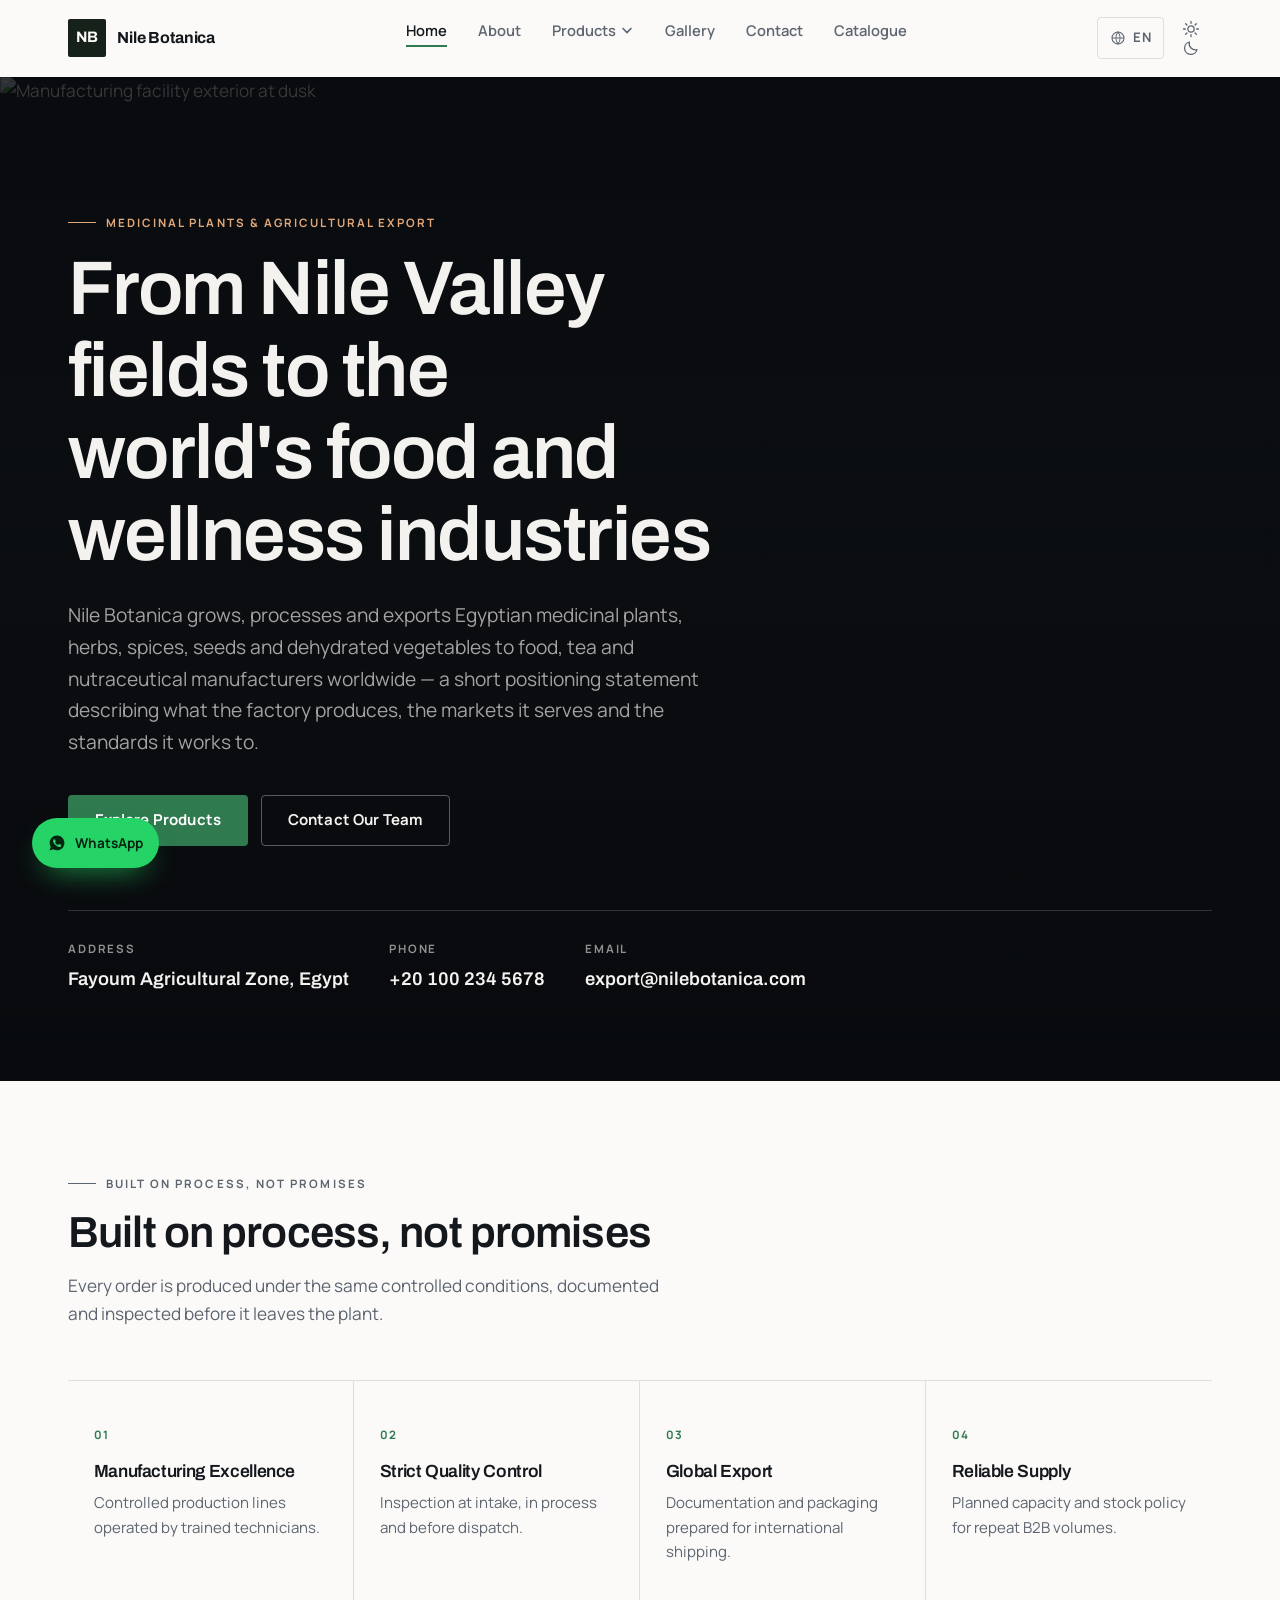
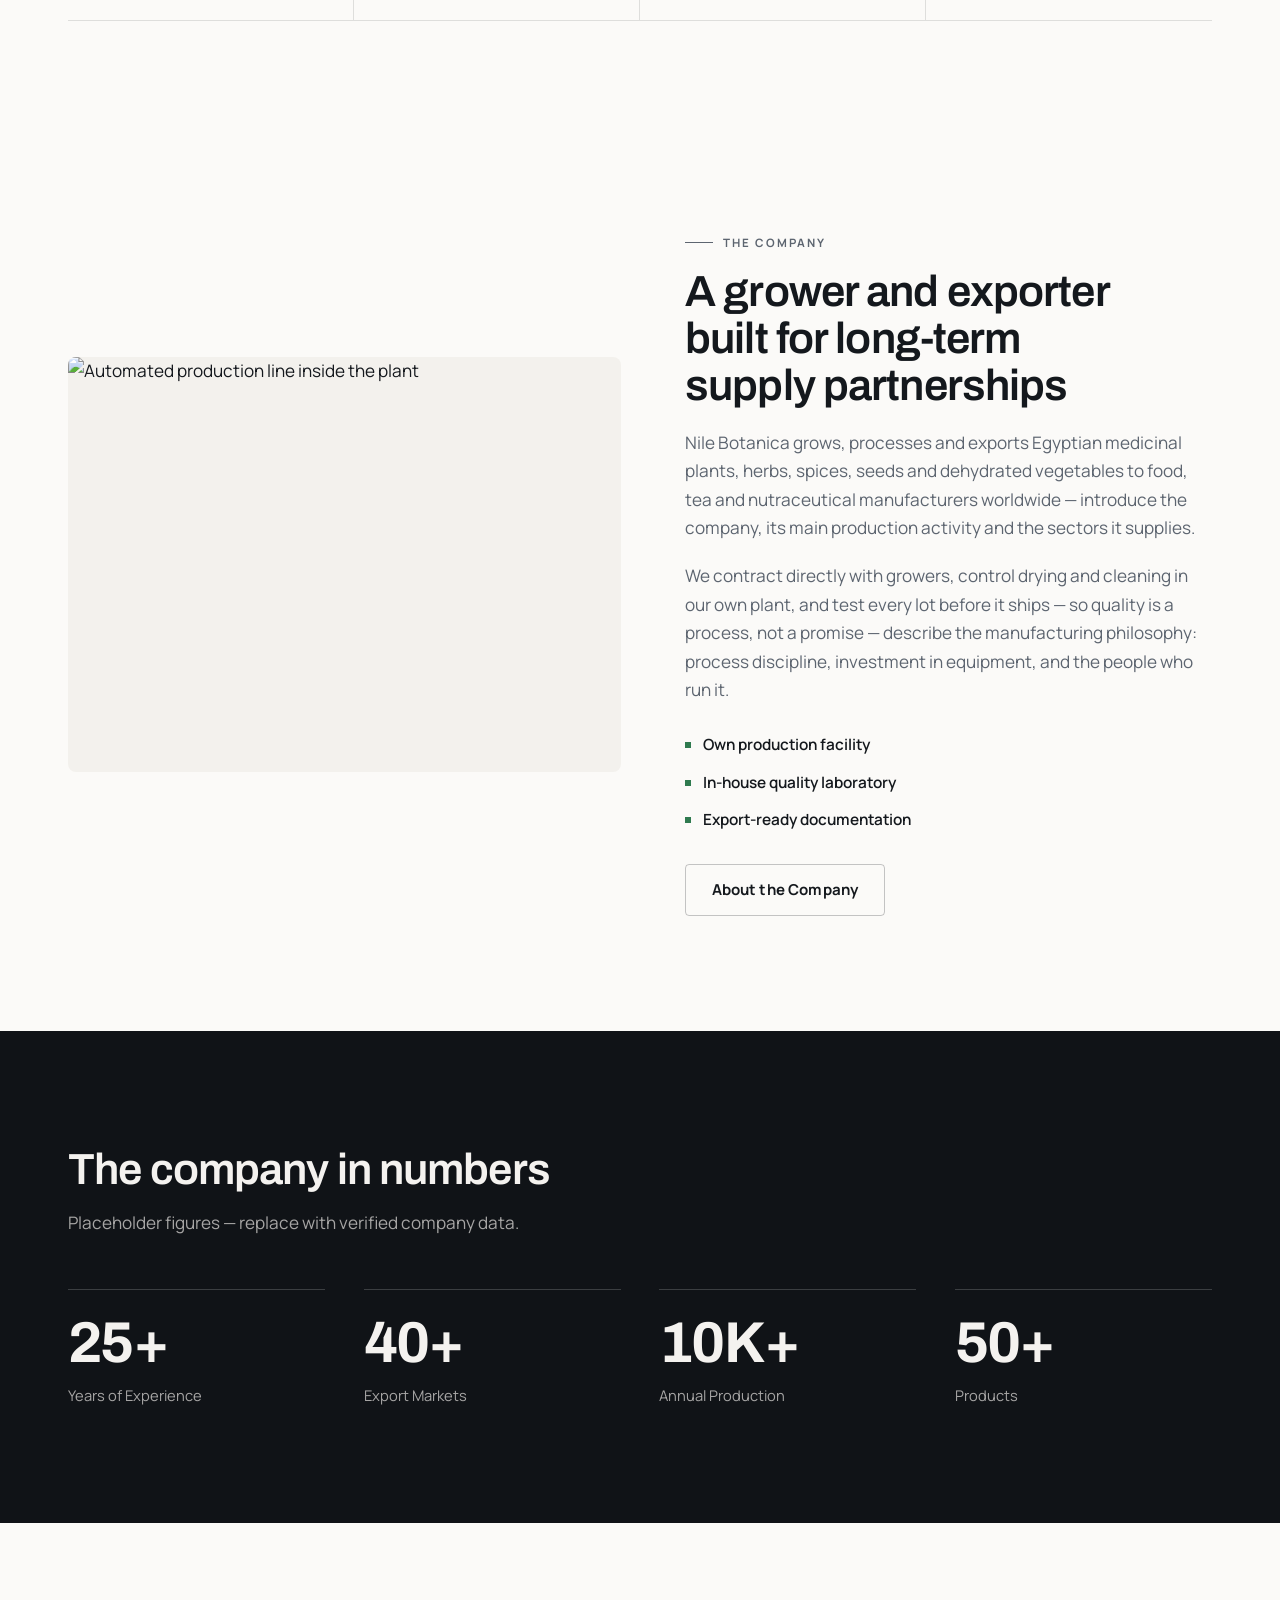
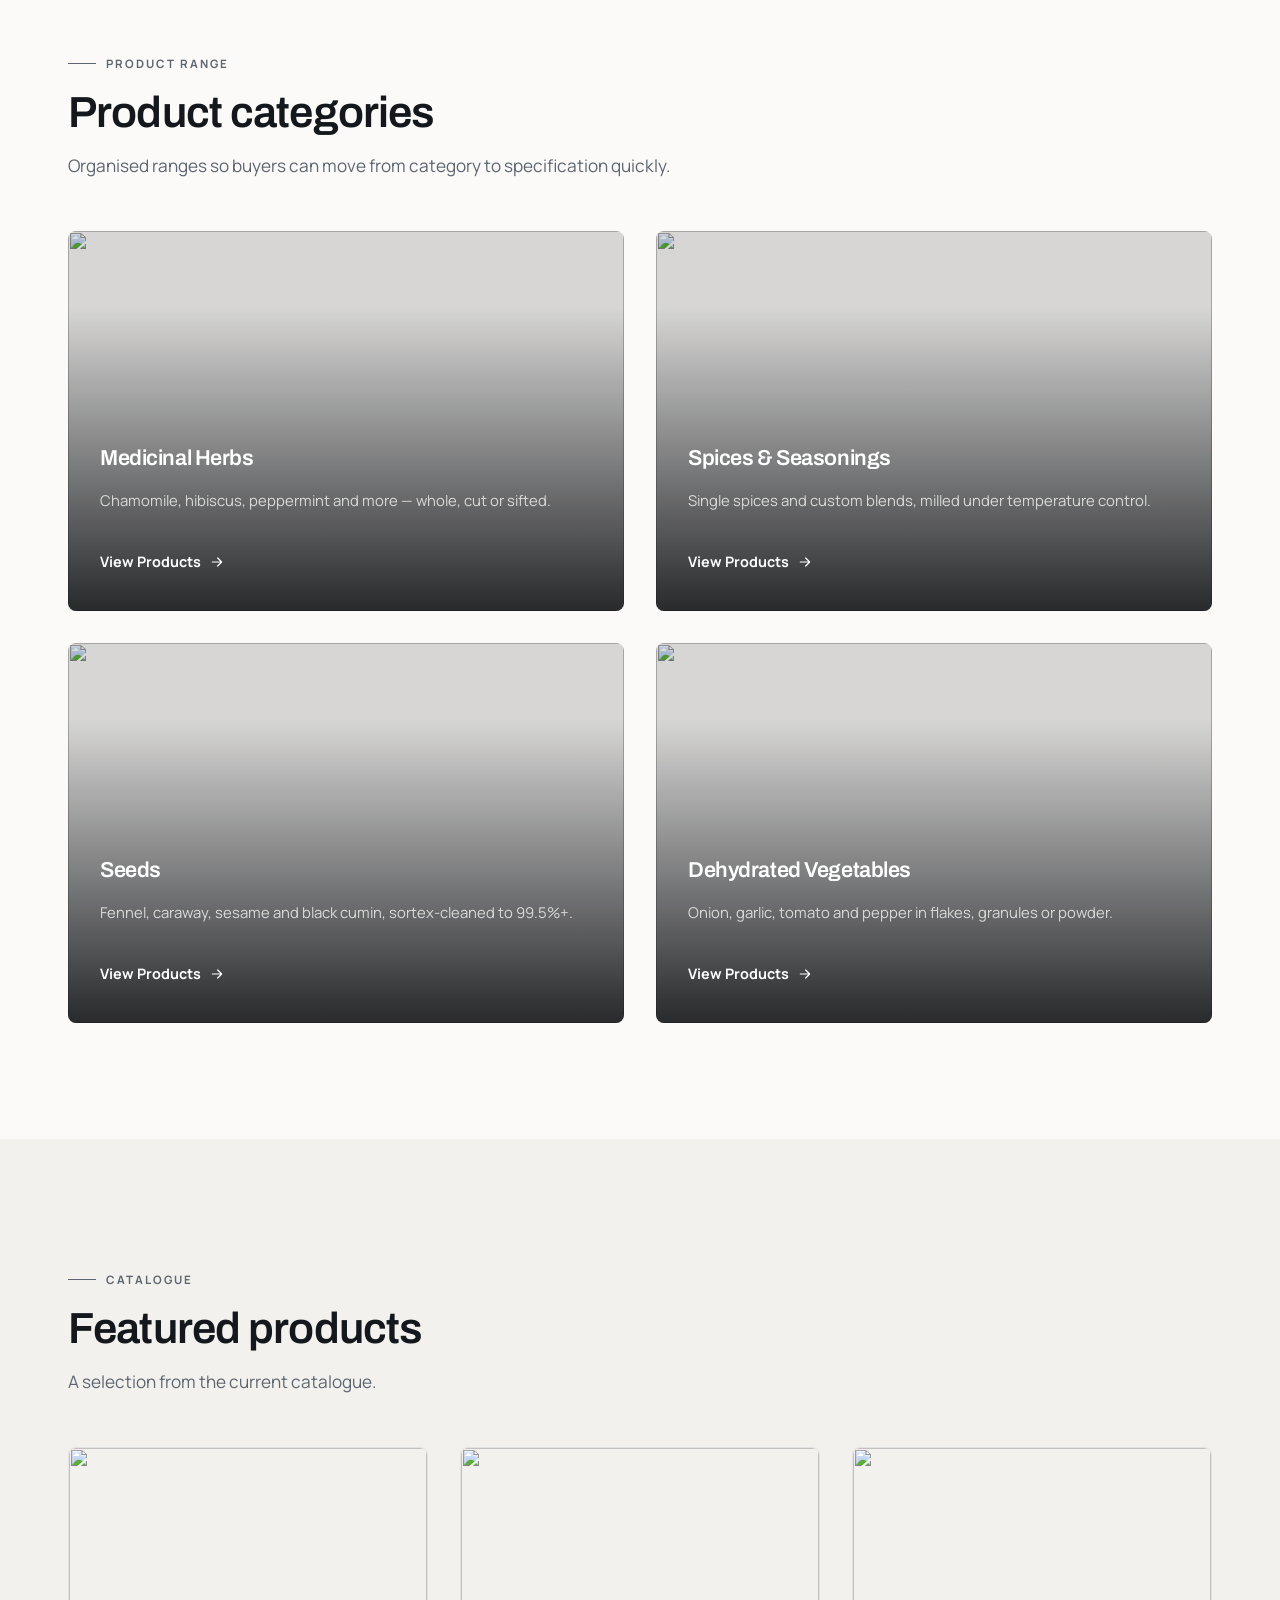
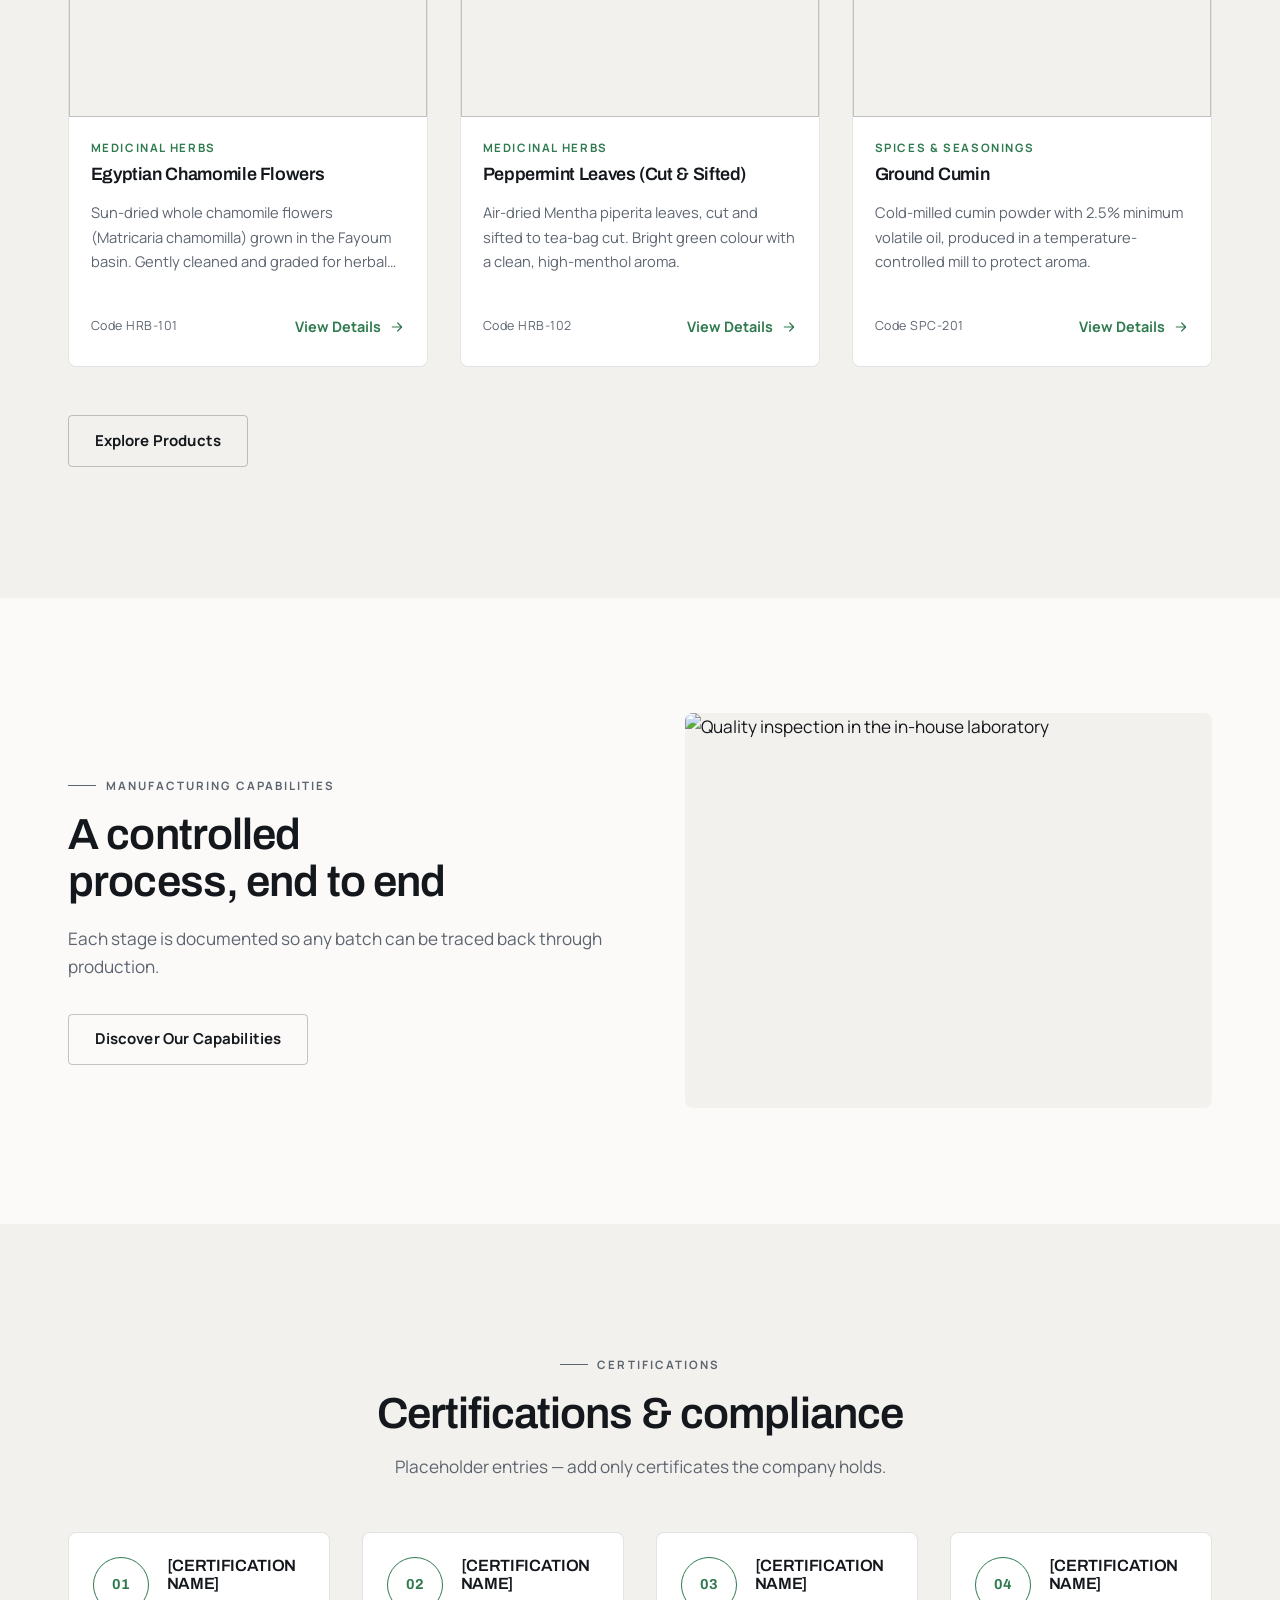
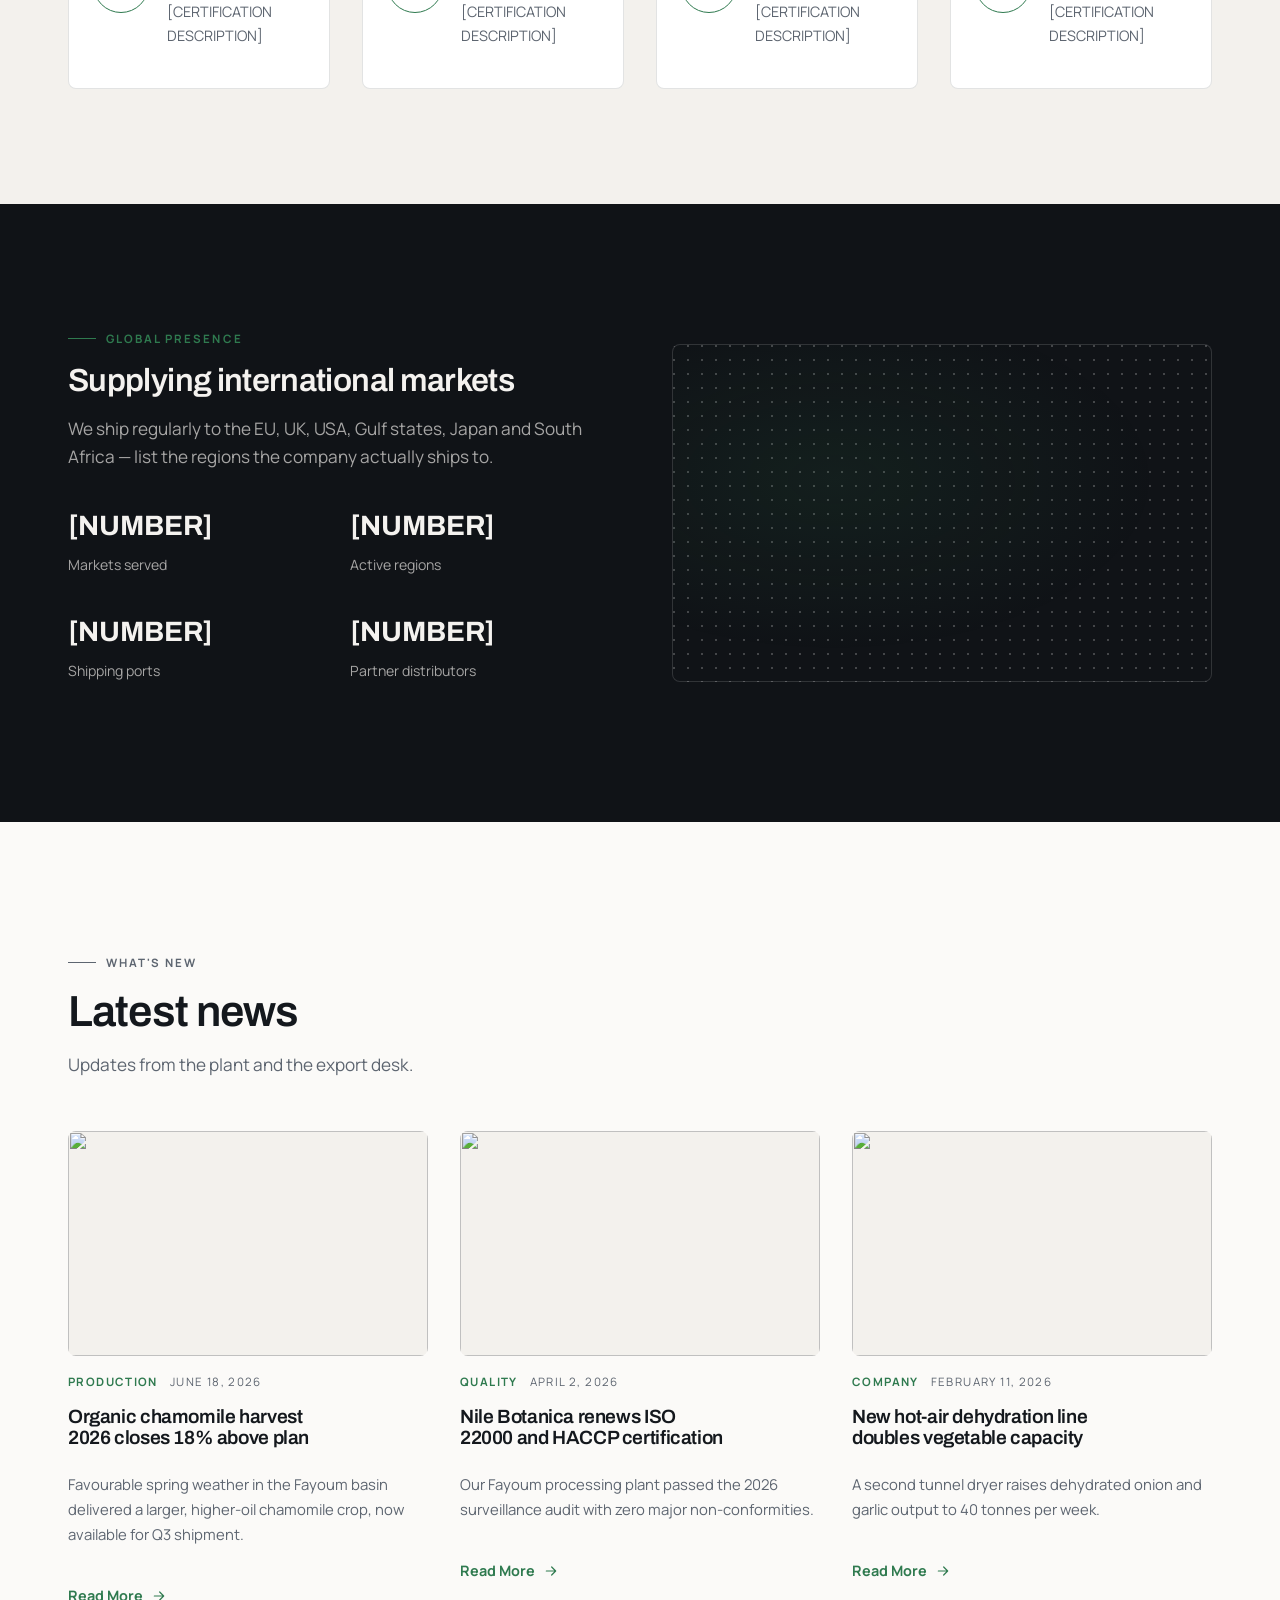
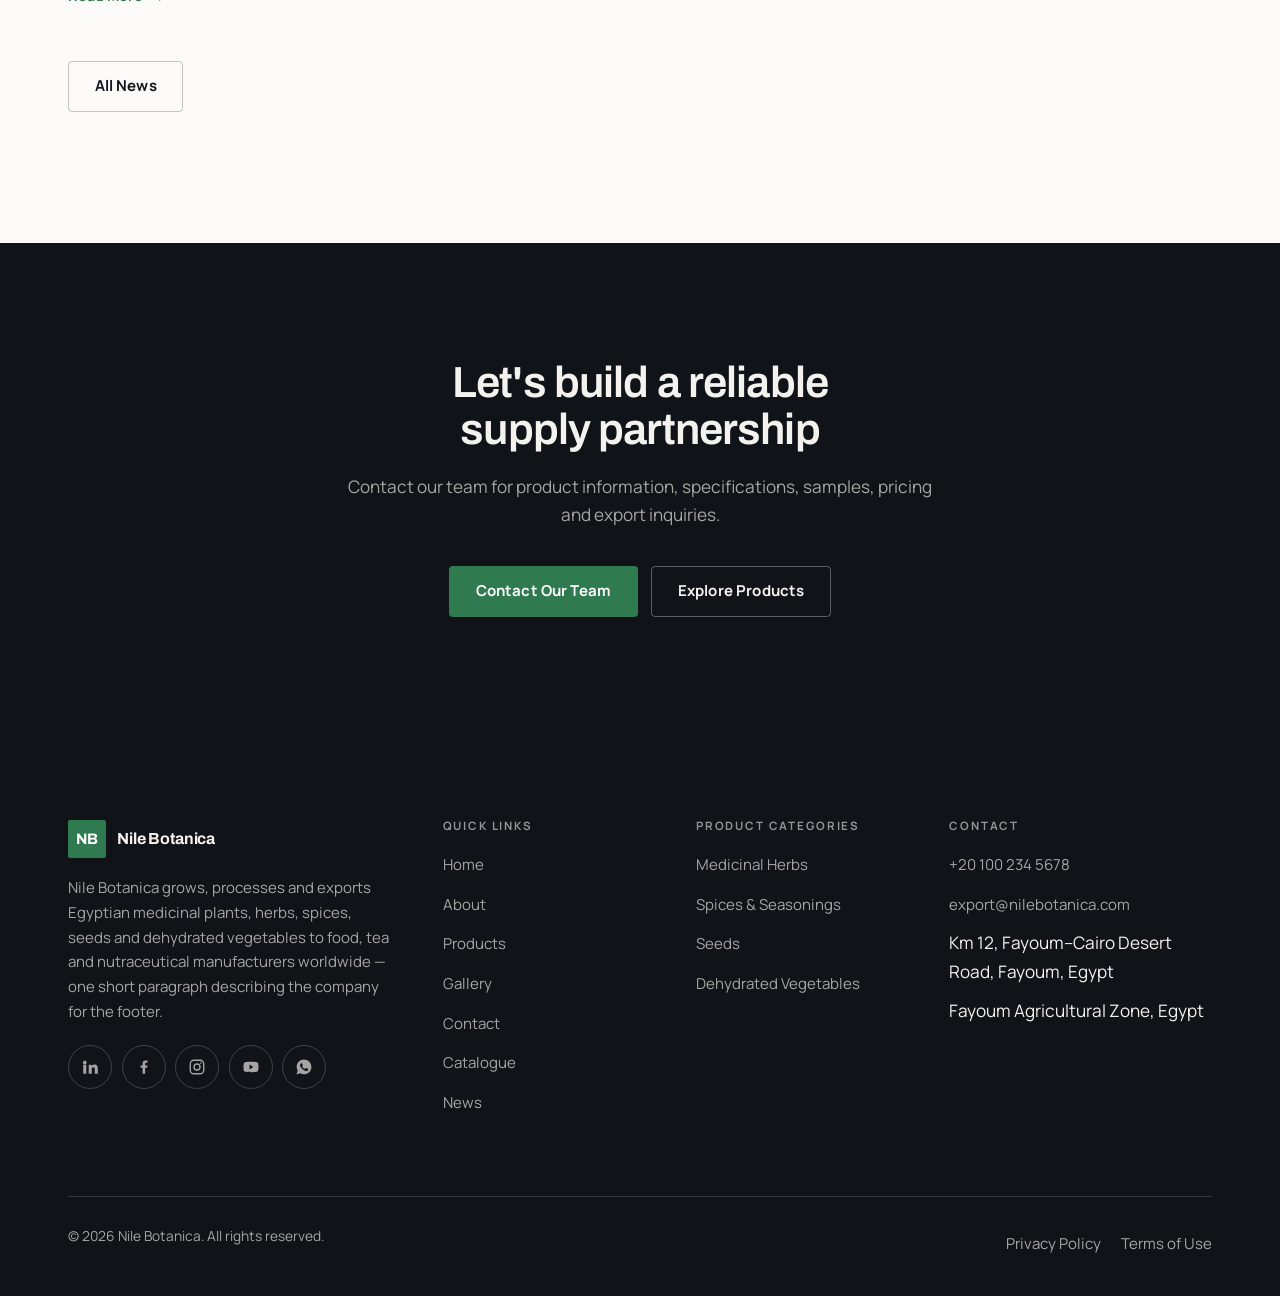
==== pages/index.html @ 643f6e4c "adding html files" ====
<!doctype html>
<html lang="en" dir="ltr" data-theme="light">
  <head>
    <meta charset="utf-8" />
    <meta name="viewport" content="width=device-width, initial-scale=1" />
    <title>Precision Manufacturing & Export — [COMPANY NAME]</title>
    <meta
      name="description"
      content="[COMPANY NAME] manufactures and exports industrial products for international B2B customers, with controlled production, in-house quality inspection and export-ready documentation."
    />
    <meta
      property="og:title"
      content="Precision Manufacturing & Export — [COMPANY NAME]"
    />
    <meta
      property="og:description"
      content="Controlled production, strict quality inspection and export-ready supply for international B2B buyers."
    />
    <meta property="og:type" content="website" />
    <meta name="twitter:card" content="summary_large_image" />
    <link rel="canonical" href="index.html" />
    <link rel="preconnect" href="https://fonts.googleapis.com" />
    <link rel="preconnect" href="https://fonts.gstatic.com" crossorigin />
    <link
      href="https://fonts.googleapis.com/css2?family=Archivo:wght@500;600;700&family=Manrope:wght@400;500;600;700&display=swap"
      rel="stylesheet"
    />
    <link
      rel="stylesheet"
      href="https://cdn.jsdelivr.net/npm/bootstrap@5.3.3/dist/css/bootstrap.min.css"
    />
    <link rel="stylesheet" href="../css/style.css" />
    <script>
      try {
        var s = localStorage.getItem("site-theme");
        document.documentElement.setAttribute(
          "data-theme",
          s ||
            (matchMedia("(prefers-color-scheme: dark)").matches
              ? "dark"
              : "light"),
        );
        var l = localStorage.getItem("site-lang");
        if (l) {
          document.documentElement.lang = l;
          document.documentElement.dir = l === "ar" ? "rtl" : "ltr";
        }
      } catch (e) {}
    </script>
  </head>
  <body data-page="home" data-title-key="">
    <a class="skip-link" href="#main" data-i18n="nav.skip"
      >Skip to main content</a
    >
    <header class="header" id="site-header"></header>
    <div class="drawer" id="site-drawer" aria-hidden="true"></div>

    <main id="main">
      <section class="hero">
        <div class="hero__media">
          <img
            src="assets/images/factory-hero.jpg"
            alt="Manufacturing facility exterior at dusk"
            width="1920"
            height="1088"
            fetchpriority="high"
          />
        </div>
        <div class="container hero__inner">
          <p class="eyebrow" data-i18n="hero.eyebrow"></p>
          <h1 class="hero__title" data-i18n="hero.title"></h1>
          <p class="hero__text" data-i18n="hero.text"></p>
          <div class="hero__actions">
            <a class="btn" href="products.html" data-i18n="cta.explore"></a>
            <a
              class="btn btn--onDark"
              href="contact.html"
              data-i18n="cta.contact"
            ></a>
          </div>
          <dl class="hero__meta">
            <div>
              <dt data-i18n="contact.address"></dt>
              <dd data-company="location"></dd>
            </div>
            <div>
              <dt data-i18n="contact.phone"></dt>
              <dd data-company="phone"></dd>
            </div>
            <div>
              <dt data-i18n="contact.email"></dt>
              <dd data-company="email"></dd>
            </div>
          </dl>
        </div>
      </section>

      <section class="section section--tight">
        <div class="container">
          <div class="section-head" data-reveal>
            <p class="eyebrow" data-i18n="trust.title"></p>
            <h2 data-i18n="trust.title"></h2>
            <p data-i18n="trust.text"></p>
          </div>
          <div class="values" data-reveal="fade">
            <div class="value">
              <span class="value__num">01</span>
              <h3 data-i18n="trust.a"></h3>
              <p data-i18n="trust.aText"></p>
            </div>
            <div class="value">
              <span class="value__num">02</span>
              <h3 data-i18n="trust.b"></h3>
              <p data-i18n="trust.bText"></p>
            </div>
            <div class="value">
              <span class="value__num">03</span>
              <h3 data-i18n="trust.c"></h3>
              <p data-i18n="trust.cText"></p>
            </div>
            <div class="value">
              <span class="value__num">04</span>
              <h3 data-i18n="trust.d"></h3>
              <p data-i18n="trust.dText"></p>
            </div>
          </div>
        </div>
      </section>

      <section class="section">
        <div class="container editorial">
          <div class="editorial__media" data-reveal>
            <img
              src="assets/images/factory-production.jpg"
              alt="Automated production line inside the plant"
              loading="lazy"
              width="1600"
              height="1104"
            />
          </div>
          <div data-reveal>
            <p class="eyebrow" data-i18n="intro.eyebrow"></p>
            <h2 data-i18n="intro.title"></h2>
            <p data-i18n="intro.p1"></p>
            <p data-i18n="intro.p2"></p>
            <ul class="editorial__list">
              <li data-i18n="intro.s1"></li>
              <li data-i18n="intro.s2"></li>
              <li data-i18n="intro.s3"></li>
            </ul>
            <div class="editorial__actions">
              <a
                class="btn btn--ghost"
                href="about.html"
                data-i18n="cta.about"
              ></a>
            </div>
          </div>
        </div>
      </section>

      <section class="section section--dark">
        <div class="container">
          <div class="section-head" data-reveal>
            <h2 data-i18n="stats.title"></h2>
            <p data-i18n="stats.note"></p>
          </div>
          <div class="stats">
            <div class="stat">
              <div class="stat__value" data-count="25" data-suffix="+">0</div>
              <div class="stat__label" data-i18n="stats.years"></div>
            </div>
            <div class="stat">
              <div class="stat__value" data-count="40" data-suffix="+">0</div>
              <div class="stat__label" data-i18n="stats.markets"></div>
            </div>
            <div class="stat">
              <div class="stat__value" data-count="10" data-suffix="K+">0</div>
              <div class="stat__label" data-i18n="stats.capacity"></div>
            </div>
            <div class="stat">
              <div class="stat__value" data-count="50" data-suffix="+">0</div>
              <div class="stat__label" data-i18n="stats.products"></div>
            </div>
          </div>
        </div>
      </section>

      <section class="section">
        <div class="container">
          <div class="section-head" data-reveal>
            <p class="eyebrow" data-i18n="categories.eyebrow"></p>
            <h2 data-i18n="categories.title"></h2>
            <p data-i18n="categories.text"></p>
          </div>
          <div class="grid grid--2" data-category-grid></div>
        </div>
      </section>

      <section class="section section--alt">
        <div class="container">
          <div class="section-head" data-reveal>
            <p class="eyebrow" data-i18n="products.eyebrow"></p>
            <h2 data-i18n="products.featuredTitle"></h2>
            <p data-i18n="products.featuredText"></p>
          </div>
          <div class="grid grid--3" data-featured-grid></div>
          <p class="mt-lg">
            <a
              class="btn btn--ghost"
              href="products.html"
              data-i18n="cta.explore"
            ></a>
          </p>
        </div>
      </section>

      <section class="section">
        <div class="container editorial editorial--reverse">
          <div class="editorial__media" data-reveal>
            <img
              src="assets/images/quality-control.jpg"
              alt="Quality inspection in the in-house laboratory"
              loading="lazy"
              width="1600"
              height="1104"
            />
          </div>
          <div data-reveal>
            <p class="eyebrow" data-i18n="about.capTitle"></p>
            <h2 data-i18n="quality.title"></h2>
            <p data-i18n="quality.text"></p>
            <div class="editorial__actions">
              <a
                class="btn btn--ghost"
                href="about.html"
                data-i18n="cta.capabilities"
              ></a>
            </div>
          </div>
        </div>
      </section>

      <section class="section section--alt">
        <div class="container">
          <div class="section-head is-center" data-reveal>
            <p class="eyebrow" data-i18n="certs.eyebrow"></p>
            <h2 data-i18n="certs.title"></h2>
            <p data-i18n="certs.text"></p>
          </div>
          <div class="grid grid--4">
            <div class="cert" data-reveal>
              <span class="cert__mark">01</span>
              <div>
                <h3>[CERTIFICATION NAME]</h3>
                <p>[CERTIFICATION DESCRIPTION]</p>
              </div>
            </div>
            <div class="cert" data-reveal>
              <span class="cert__mark">02</span>
              <div>
                <h3>[CERTIFICATION NAME]</h3>
                <p>[CERTIFICATION DESCRIPTION]</p>
              </div>
            </div>
            <div class="cert" data-reveal>
              <span class="cert__mark">03</span>
              <div>
                <h3>[CERTIFICATION NAME]</h3>
                <p>[CERTIFICATION DESCRIPTION]</p>
              </div>
            </div>
            <div class="cert" data-reveal>
              <span class="cert__mark">04</span>
              <div>
                <h3>[CERTIFICATION NAME]</h3>
                <p>[CERTIFICATION DESCRIPTION]</p>
              </div>
            </div>
          </div>
        </div>
      </section>

      <section class="section section--dark">
        <div class="container globe">
          <div data-reveal>
            <p class="eyebrow" data-i18n="global.eyebrow"></p>
            <h2 data-i18n="global.title"></h2>
            <p
              class="muted"
              style="margin-top: 1rem"
              data-i18n="global.text"
            ></p>
            <dl class="globe__stats">
              <div>
                <dt>[NUMBER]</dt>
                <dd data-i18n="global.r1"></dd>
              </div>
              <div>
                <dt>[NUMBER]</dt>
                <dd data-i18n="global.r2"></dd>
              </div>
              <div>
                <dt>[NUMBER]</dt>
                <dd data-i18n="global.r3"></dd>
              </div>
              <div>
                <dt>[NUMBER]</dt>
                <dd data-i18n="global.r4"></dd>
              </div>
            </dl>
          </div>
          <div class="globe__map" data-reveal aria-hidden="true"></div>
        </div>
      </section>

      <section class="section">
        <div class="container">
          <div class="section-head" data-reveal>
            <p class="eyebrow" data-i18n="news.eyebrow"></p>
            <h2 data-i18n="news.homeTitle"></h2>
            <p data-i18n="news.homeText"></p>
          </div>
          <div class="grid grid--3" data-news-teaser></div>
          <p class="mt-lg">
            <a
              class="btn btn--ghost"
              href="news.html"
              data-i18n="cta.allNews"
            ></a>
          </p>
        </div>
      </section>

      <section class="section section--dark">
        <div class="container cta" data-reveal>
          <h2 data-i18n="finalCta.title"></h2>
          <p data-i18n="finalCta.text"></p>
          <div class="cta__actions">
            <a class="btn" href="contact.html" data-i18n="cta.contact"></a>
            <a
              class="btn btn--onDark"
              href="products.html"
              data-i18n="cta.explore"
            ></a>
          </div>
        </div>
      </section>
    </main>

    <footer class="footer" id="site-footer"></footer>
    <script
      src="https://cdn.jsdelivr.net/npm/bootstrap@5.3.3/dist/js/bootstrap.bundle.min.js"
      defer
    ></script>
    <script type="module" src="../js/main.js"></script>
  </body>
</html>
---- css/style.css ----
/* =========================================================================
   DESIGN SYSTEM
   Single source of truth for colour, type, spacing, motion.
   Change the brand by editing the tokens in :root.
   ========================================================================= */

:root {
  /* Brand */
  --primary: #2f7a4f;
  --primary-dark: #235c3b;
  --primary-soft: rgba(47, 122, 79, 0.12);
  --secondary: #16211a;
  --accent: #c98a2b;

  /* Surfaces */
  --background: #fbfaf8;
  --surface: #ffffff;
  --surface-2: #f3f1ed;
  --dark-background: #101317;
  --dark-surface: #171b21;
  --on-dark: #f4f2ef;
  --on-dark-muted: rgba(244, 242, 239, 0.66);

  /* Text */
  --text: #14181d;
  --muted-text: #5d6570;
  --border: rgba(20, 24, 29, 0.12);
  --border-strong: rgba(20, 24, 29, 0.24);

  /* Shape & motion */
  --radius: 4px;
  --radius-lg: 8px;
  --transition: 320ms cubic-bezier(0.2, 0.7, 0.25, 1);
  --transition-fast: 180ms cubic-bezier(0.2, 0.7, 0.25, 1);
  --shadow:
    0 1px 2px rgba(16, 19, 23, 0.04), 0 12px 32px -18px rgba(16, 19, 23, 0.35);
  --shadow-lg: 0 24px 60px -30px rgba(16, 19, 23, 0.45);

  /* Layout */
  --container: 1240px;
  --gutter: clamp(1.25rem, 4vw, 3rem);
  --section-y: clamp(4.5rem, 9vw, 8.5rem);
  --header-h: 76px;

  /* Type */
  --font-display: "Archivo", "Segoe UI", system-ui, sans-serif;
  --font-body: "Manrope", "Segoe UI", system-ui, sans-serif;
  --fs-hero: clamp(2.5rem, 6.2vw, 4.75rem);
  --fs-h1: clamp(2.1rem, 4.8vw, 3.5rem);
  --fs-h2: clamp(1.75rem, 3.4vw, 2.75rem);
  --fs-h3: clamp(1.2rem, 2vw, 1.5rem);
  --fs-body: clamp(1rem, 0.97rem + 0.15vw, 1.075rem);
  --fs-small: 0.875rem;
  --fs-label: 0.72rem;
}

html[data-theme="dark"] {
  --background: #0e1115;
  --surface: #161a20;
  --surface-2: #1c2128;
  --text: #f1efec;
  --muted-text: #a2abb6;
  --border: rgba(241, 239, 236, 0.13);
  --border-strong: rgba(241, 239, 236, 0.26);
  --secondary: #f1efec;
  --primary: #57b37c;

  --primary-dark: #2f7a4f;
  --primary-soft: rgba(87, 179, 124, 0.16);

  --dark-background: #080a0d;
  --dark-surface: #12161b;
  --shadow: 0 1px 2px rgba(0, 0, 0, 0.5), 0 16px 40px -24px rgba(0, 0, 0, 0.8);
  --shadow-lg: 0 30px 70px -36px rgba(0, 0, 0, 0.9);
}

/* ============================ RESET ============================ */
*,
*::before,
*::after {
  box-sizing: border-box;
}

* {
  margin: 0;
}

html {
  scroll-behavior: smooth;
  scroll-padding-top: calc(var(--header-h) + 16px);
  -webkit-text-size-adjust: 100%;
}

body {
  font-family: var(--font-body);
  font-size: var(--fs-body);
  line-height: 1.65;
  color: var(--text);
  background: var(--background);
  overflow-x: hidden;
  -webkit-font-smoothing: antialiased;
  transition:
    background-color var(--transition),
    color var(--transition);
}

body.is-locked {
  overflow: hidden;
}

img,
svg,
iframe {
  display: block;
  max-width: 100%;
}
img {
  height: auto;
}

a {
  color: inherit;
  text-decoration: none;
}
button,
input,
select,
textarea {
  font: inherit;
  color: inherit;
}
button {
  background: none;
  border: 0;
  cursor: pointer;
}
ul,
ol {
  list-style: none;
  padding: 0;
}

h1,
h2,
h3,
h4 {
  font-family: var(--font-display);
  font-weight: 600;
  line-height: 1.08;
  letter-spacing: -0.02em;
  text-wrap: balance;
}

:focus-visible {
  outline: 2px solid var(--primary);
  outline-offset: 3px;
  border-radius: 2px;
}

::selection {
  background: var(--primary);
  color: #fff;
}

.skip-link {
  position: absolute;
  inset-inline-start: 1rem;
  top: -100px;
  z-index: 200;
  padding: 0.75rem 1.25rem;
  background: var(--primary);
  color: #fff;
  border-radius: var(--radius);
  transition: top var(--transition-fast);
}
.skip-link:focus {
  top: 1rem;
}

/* ============================ LAYOUT ============================ */
.container {
  width: 100%;
  max-width: var(--container);
  margin-inline: auto;
  padding-inline: var(--gutter);
}
.container--narrow {
  max-width: 820px;
}

.section {
  padding-block: var(--section-y);
}
.section--tight {
  padding-block: clamp(3rem, 6vw, 5rem);
}

.section--dark {
  background: var(--dark-background);
  color: var(--on-dark);
}
.section--dark .section-head p,
.section--dark .muted {
  color: var(--on-dark-muted);
}

.section--alt {
  background: var(--surface-2);
}

.section-head {
  max-width: 62ch;
  margin-bottom: clamp(2.25rem, 4vw, 3.5rem);
}
.section-head.is-center {
  margin-inline: auto;
  text-align: center;
}
.section-head h2 {
  font-size: var(--fs-h2);
}
.section-head p {
  margin-top: 1rem;
  color: var(--muted-text);
}

.eyebrow {
  display: inline-flex;
  align-items: center;
  gap: 0.6rem;
  font-family: var(--font-body);
  font-size: var(--fs-label);
  font-weight: 700;
  letter-spacing: 0.18em;
  text-transform: uppercase;
  color: var(--primary);
  margin-bottom: 1rem;
}
.eyebrow::before {
  content: "";
  width: 28px;
  height: 1px;
  background: currentColor;
}

.muted {
  color: var(--muted-text);
}
.lead {
  font-size: clamp(1.05rem, 1.6vw, 1.3rem);
  color: var(--muted-text);
}

.grid {
  display: grid;
  gap: clamp(1.25rem, 2.5vw, 2rem);
}
.grid--2 {
  grid-template-columns: repeat(2, minmax(0, 1fr));
}
.grid--3 {
  grid-template-columns: repeat(3, minmax(0, 1fr));
}
.grid--4 {
  grid-template-columns: repeat(4, minmax(0, 1fr));
}

/* ============================ BUTTONS ============================ */
.btn {
  --btn-bg: var(--primary);
  --btn-fg: #fff;
  display: inline-flex;
  align-items: center;
  justify-content: center;
  gap: 0.6rem;
  min-height: 48px;
  padding: 0.85rem 1.6rem;
  border-radius: var(--radius);
  background: var(--btn-bg);
  color: var(--btn-fg);
  font-weight: 700;
  font-size: 0.94rem;
  letter-spacing: 0.01em;
  border: 1px solid transparent;
  transition:
    background-color var(--transition-fast),
    color var(--transition-fast),
    border-color var(--transition-fast),
    transform var(--transition-fast);
}
.btn:hover {
  background: var(--primary-dark);
  transform: translateY(-1px);
}
.btn:active {
  transform: translateY(0);
}

.btn--ghost {
  --btn-bg: transparent;
  --btn-fg: var(--text);
  border-color: var(--border-strong);
}
.btn--ghost:hover {
  background: var(--primary-soft);
  border-color: var(--primary);
  color: var(--primary);
}

.btn--onDark {
  --btn-bg: transparent;
  --btn-fg: var(--on-dark);
  border-color: rgba(255, 255, 255, 0.32);
}
.btn--onDark:hover {
  background: rgba(255, 255, 255, 0.1);
  border-color: rgba(255, 255, 255, 0.6);
  color: var(--on-dark);
}

.btn--sm {
  min-height: 40px;
  padding: 0.5rem 1rem;
  font-size: 0.85rem;
}

.link-arrow {
  display: inline-flex;
  align-items: center;
  gap: 0.5rem;
  font-weight: 700;
  font-size: 0.9rem;
  color: var(--primary);
  padding-block: 0.35rem;
}
.link-arrow .arrow {
  transition: transform var(--transition-fast);
}
.link-arrow:hover .arrow {
  transform: translateX(4px);
}
[dir="rtl"] .link-arrow .arrow {
  transform: scaleX(-1);
}
[dir="rtl"] .link-arrow:hover .arrow {
  transform: scaleX(-1) translateX(4px);
}

/* ============================ HEADER / NAV ============================ */
.header {
  position: sticky;
  top: 0;
  z-index: 100;
  background: color-mix(in srgb, var(--background) 88%, transparent);
  backdrop-filter: blur(14px);
  border-bottom: 1px solid transparent;
  transition:
    border-color var(--transition),
    background-color var(--transition);
}
.header.is-scrolled {
  border-bottom-color: var(--border);
}

.header__inner {
  display: flex;
  align-items: center;
  justify-content: space-between;
  gap: 1.5rem;
  min-height: var(--header-h);
}

.brand {
  display: inline-flex;
  align-items: center;
  gap: 0.7rem;
  min-width: 0;
}
.brand__mark {
  display: grid;
  place-items: center;
  width: 38px;
  height: 38px;
  flex-shrink: 0;
  background: var(--secondary);
  color: var(--background);
  font-family: var(--font-display);
  font-weight: 700;
  font-size: 0.95rem;
  border-radius: 2px;
}
html[data-theme="dark"] .brand__mark {
  background: var(--primary);
  color: #fff;
}
.brand__name {
  font-family: var(--font-display);
  font-weight: 700;
  font-size: 1rem;
  letter-spacing: -0.01em;
  white-space: nowrap;
  overflow: hidden;
  text-overflow: ellipsis;
}

.nav {
  display: flex;
  align-items: center;
  gap: 0.25rem;
}
.nav__link {
  position: relative;
  display: inline-flex;
  align-items: center;
  gap: 0.35rem;
  padding: 0.6rem 0.85rem;
  font-size: 0.92rem;
  font-weight: 600;
  color: var(--muted-text);
  border-radius: var(--radius);
  transition: color var(--transition-fast);
}
.nav__link::after {
  content: "";
  position: absolute;
  inset-inline: 0.85rem;
  bottom: 0.3rem;
  height: 2px;
  background: var(--primary);
  transform: scaleX(0);
  transform-origin: var(--origin, left);
  transition: transform var(--transition-fast);
}
[dir="rtl"] .nav__link::after {
  --origin: right;
}
.nav__link:hover {
  color: var(--text);
}
.nav__link:hover::after,
.nav__link.is-active::after {
  transform: scaleX(1);
}
.nav__link.is-active {
  color: var(--text);
}

.nav__item {
  position: relative;
}
.nav__caret {
  transition: transform var(--transition-fast);
}
.nav__item.is-open .nav__caret {
  transform: rotate(180deg);
}

.dropdown {
  position: absolute;
  inset-inline-start: 0;
  top: calc(100% + 6px);
  min-width: 260px;
  padding: 0.5rem;
  background: var(--surface);
  border: 1px solid var(--border);
  border-radius: var(--radius-lg);
  box-shadow: var(--shadow-lg);
  opacity: 0;
  visibility: hidden;
  transform: translateY(-6px);
  transition:
    opacity var(--transition-fast),
    transform var(--transition-fast),
    visibility var(--transition-fast);
}
.nav__item.is-open .dropdown {
  opacity: 1;
  visibility: visible;
  transform: translateY(0);
}
.dropdown a {
  display: block;
  padding: 0.65rem 0.85rem;
  border-radius: var(--radius);
  font-size: 0.9rem;
  font-weight: 600;
  color: var(--muted-text);
  transition:
    background-color var(--transition-fast),
    color var(--transition-fast);
}
.dropdown a:hover {
  background: var(--surface-2);
  color: var(--primary);
}

.header__tools {
  display: flex;
  align-items: center;
  gap: 0.35rem;
}

.icon-btn {
  display: grid;
  place-items: center;
  width: 42px;
  height: 42px;
  border-radius: var(--radius);
  color: var(--muted-text);
  border: 1px solid transparent;
  transition:
    background-color var(--transition-fast),
    color var(--transition-fast),
    border-color var(--transition-fast);
}
.icon-btn:hover {
  background: var(--surface-2);
  color: var(--text);
}

.lang {
  position: relative;
}
.lang__toggle {
  display: inline-flex;
  align-items: center;
  gap: 0.4rem;
  min-height: 42px;
  padding: 0 0.75rem;
  font-size: 0.82rem;
  font-weight: 700;
  letter-spacing: 0.06em;
  color: var(--muted-text);
  border: 1px solid var(--border);
  border-radius: var(--radius);
  transition:
    border-color var(--transition-fast),
    color var(--transition-fast);
}
.lang__toggle:hover {
  color: var(--text);
  border-color: var(--border-strong);
}
.lang__menu {
  position: absolute;
  inset-inline-end: 0;
  top: calc(100% + 6px);
  min-width: 168px;
  padding: 0.4rem;
  background: var(--surface);
  border: 1px solid var(--border);
  border-radius: var(--radius-lg);
  box-shadow: var(--shadow-lg);
  opacity: 0;
  visibility: hidden;
  transform: translateY(-6px);
  transition:
    opacity var(--transition-fast),
    transform var(--transition-fast),
    visibility var(--transition-fast);
  z-index: 20;
}
.lang.is-open .lang__menu {
  opacity: 1;
  visibility: visible;
  transform: translateY(0);
}
.lang__menu button {
  display: flex;
  align-items: center;
  justify-content: space-between;
  gap: 0.75rem;
  width: 100%;
  padding: 0.6rem 0.75rem;
  border-radius: var(--radius);
  font-size: 0.9rem;
  font-weight: 600;
  color: var(--muted-text);
  text-align: start;
  transition:
    background-color var(--transition-fast),
    color var(--transition-fast);
}
.lang__menu button:hover {
  background: var(--surface-2);
  color: var(--text);
}
.lang__menu button[aria-current="true"] {
  color: var(--primary);
}

.burger {
  display: none;
}

/* Mobile drawer */
.drawer {
  position: fixed;
  inset: 0;
  z-index: 150;
  display: grid;
  grid-template-rows: auto 1fr auto;
  background: var(--background);
  transform: translateY(-100%);
  visibility: hidden;
  transition:
    transform 420ms cubic-bezier(0.22, 0.9, 0.25, 1),
    visibility 420ms;
  overflow-y: auto;
}
.drawer.is-open {
  transform: translateY(0);
  visibility: visible;
}
.drawer__head {
  display: flex;
  align-items: center;
  justify-content: space-between;
  min-height: var(--header-h);
  padding-inline: var(--gutter);
  border-bottom: 1px solid var(--border);
}
.drawer__body {
  padding: 1.5rem var(--gutter) 2rem;
}
.drawer__link {
  display: flex;
  align-items: center;
  justify-content: space-between;
  width: 100%;
  padding: 1rem 0;
  font-family: var(--font-display);
  font-size: 1.6rem;
  font-weight: 600;
  letter-spacing: -0.02em;
  border-bottom: 1px solid var(--border);
  text-align: start;
}
.drawer__link.is-active {
  color: var(--primary);
}
.drawer__sub {
  display: grid;
  overflow: hidden;
  max-height: 0;
  transition: max-height var(--transition);
}
.drawer__sub.is-open {
  max-height: 420px;
}
.drawer__sub a {
  padding: 0.7rem 0 0.7rem 1rem;
  font-size: 0.98rem;
  font-weight: 600;
  color: var(--muted-text);
  border-bottom: 1px solid var(--border);
}
[dir="rtl"] .drawer__sub a {
  padding: 0.7rem 1rem 0.7rem 0;
}
.drawer__foot {
  display: flex;
  align-items: center;
  justify-content: space-between;
  gap: 1rem;
  flex-wrap: wrap;
  padding: 1.25rem var(--gutter) 2rem;
  border-top: 1px solid var(--border);
}
.drawer__langs {
  display: flex;
  gap: 0.4rem;
  flex-wrap: wrap;
}
.drawer__langs button {
  min-height: 44px;
  padding: 0 0.9rem;
  border: 1px solid var(--border);
  border-radius: var(--radius);
  font-size: 0.85rem;
  font-weight: 700;
  color: var(--muted-text);
}
.drawer__langs button[aria-current="true"] {
  border-color: var(--primary);
  color: var(--primary);
}

/* ============================ HERO ============================ */
.hero {
  position: relative;
  display: grid;
  align-items: end;
  min-height: min(88vh, 900px);
  padding-block: clamp(6rem, 14vh, 9rem) clamp(3rem, 7vh, 5rem);
  background: var(--dark-background);
  color: var(--on-dark);
  overflow: hidden;
}
.hero__media {
  position: absolute;
  inset: 0;
}
.hero__media img {
  width: 100%;
  height: 100%;
  object-fit: cover;
}
.hero__media::after {
  content: "";
  position: absolute;
  inset: 0;
  background: linear-gradient(
    180deg,
    rgba(8, 10, 13, 0.82) 0%,
    rgba(8, 10, 13, 0.55) 42%,
    rgba(8, 10, 13, 0.92) 100%
  );
}
.hero__inner {
  position: relative;
  z-index: 1;
}
.hero__title {
  font-size: var(--fs-hero);
  max-width: 17ch;
}
.hero__text {
  max-width: 56ch;
  margin-top: 1.5rem;
  color: var(--on-dark-muted);
  font-size: clamp(1rem, 1.5vw, 1.2rem);
}
.hero__actions {
  display: flex;
  flex-wrap: wrap;
  gap: 0.85rem;
  margin-top: 2.25rem;
}
.hero .eyebrow {
  color: #e0a878;
}
.hero__meta {
  display: flex;
  flex-wrap: wrap;
  gap: 1.5rem 2.5rem;
  margin-top: clamp(2.5rem, 6vw, 4rem);
  padding-top: 1.75rem;
  border-top: 1px solid rgba(255, 255, 255, 0.16);
}
.hero__meta div {
  min-width: 0;
}
.hero__meta dt {
  font-size: var(--fs-label);
  letter-spacing: 0.16em;
  text-transform: uppercase;
  color: rgba(255, 255, 255, 0.55);
}
.hero__meta dd {
  font-family: var(--font-display);
  font-size: 1.15rem;
  font-weight: 600;
  margin-top: 0.35rem;
}

/* Page hero (inner pages) */
.page-hero {
  position: relative;
  padding-block: clamp(4.5rem, 12vw, 7.5rem) clamp(3rem, 7vw, 4.5rem);
  background: var(--dark-background);
  color: var(--on-dark);
  overflow: hidden;
}
.page-hero__media {
  position: absolute;
  inset: 0;
  opacity: 0.35;
}
.page-hero__media img {
  width: 100%;
  height: 100%;
  object-fit: cover;
}
.page-hero__inner {
  position: relative;
  z-index: 1;
}
.page-hero h1 {
  font-size: var(--fs-h1);
  max-width: 20ch;
}
.page-hero p {
  max-width: 62ch;
  margin-top: 1.25rem;
  color: var(--on-dark-muted);
}

.breadcrumb {
  display: flex;
  flex-wrap: wrap;
  align-items: center;
  gap: 0.5rem;
  font-size: var(--fs-small);
  color: var(--on-dark-muted);
  margin-bottom: 1.5rem;
}
.breadcrumb a:hover {
  color: #fff;
  text-decoration: underline;
}
.breadcrumb .sep {
  opacity: 0.5;
}
[dir="rtl"] .breadcrumb .sep {
  transform: scaleX(-1);
  display: inline-block;
}

/* ============================ TRUST / VALUES ============================ */
.values {
  display: grid;
  grid-template-columns: repeat(4, minmax(0, 1fr));
  border-top: 1px solid var(--border);
}
.value {
  padding: clamp(1.75rem, 3vw, 2.5rem) clamp(1rem, 2vw, 2rem);
  border-inline-end: 1px solid var(--border);
  border-bottom: 1px solid var(--border);
}
.value:last-child {
  border-inline-end: 0;
}
.value__num {
  font-size: var(--fs-label);
  letter-spacing: 0.16em;
  color: var(--primary);
  font-weight: 700;
}
.value h3 {
  font-size: 1.1rem;
  margin-top: 0.9rem;
}
.value p {
  margin-top: 0.6rem;
  font-size: 0.94rem;
  color: var(--muted-text);
}

/* ============================ EDITORIAL ============================ */
.editorial {
  display: grid;
  grid-template-columns: 1.05fr 1fr;
  gap: clamp(2rem, 5vw, 4.5rem);
  align-items: center;
}
.editorial--reverse .editorial__media {
  order: 2;
}
.editorial__media {
  position: relative;
  aspect-ratio: 4 / 3;
  overflow: hidden;
  border-radius: var(--radius-lg);
  background: var(--surface-2);
}
.editorial__media img {
  width: 100%;
  height: 100%;
  object-fit: cover;
  transition: transform 900ms cubic-bezier(0.2, 0.7, 0.25, 1);
}
.editorial__media:hover img {
  transform: scale(1.04);
}
.editorial h2 {
  font-size: var(--fs-h2);
}
.editorial p {
  margin-top: 1.25rem;
  color: var(--muted-text);
}
.editorial__list {
  margin-top: 1.75rem;
  display: grid;
  gap: 0.75rem;
}
.editorial__list li {
  display: flex;
  gap: 0.75rem;
  align-items: baseline;
  font-weight: 600;
  font-size: 0.96rem;
}
.editorial__list li::before {
  content: "";
  width: 6px;
  height: 6px;
  flex: none;
  background: var(--primary);
  transform: translateY(-2px);
}
.editorial__actions {
  margin-top: 2rem;
}

/* ============================ STATS ============================ */
.stats {
  display: grid;
  grid-template-columns: repeat(4, minmax(0, 1fr));
  gap: clamp(1.5rem, 3vw, 2.5rem);
}
.stat {
  border-top: 1px solid rgba(255, 255, 255, 0.18);
  padding-top: 1.5rem;
}
.stat__value {
  font-family: var(--font-display);
  font-size: clamp(2.4rem, 5vw, 3.6rem);
  font-weight: 700;
  line-height: 1;
  letter-spacing: -0.03em;
}
.stat__label {
  margin-top: 0.75rem;
  font-size: 0.92rem;
  color: var(--on-dark-muted);
}

/* ============================ CATEGORY / PRODUCT CARDS ============================ */
.cat-card {
  position: relative;
  display: flex;
  flex-direction: column;
  justify-content: flex-end;
  min-height: 380px;
  padding: clamp(1.5rem, 2.5vw, 2rem);
  overflow: hidden;
  border-radius: var(--radius-lg);
  color: #fff;
  isolation: isolate;
}
.cat-card img {
  position: absolute;
  inset: 0;
  z-index: -2;
  width: 100%;
  height: 100%;
  object-fit: cover;
  transition: transform 900ms cubic-bezier(0.2, 0.7, 0.25, 1);
}
.cat-card::after {
  content: "";
  position: absolute;
  inset: 0;
  z-index: -1;
  background: linear-gradient(
    180deg,
    rgba(10, 12, 15, 0.15) 20%,
    rgba(10, 12, 15, 0.88) 100%
  );
}
.cat-card:hover img {
  transform: scale(1.05);
}
.cat-card h3 {
  font-size: 1.35rem;
}
.cat-card p {
  margin-top: 0.6rem;
  font-size: 0.93rem;
  color: rgba(255, 255, 255, 0.75);
}
.cat-card .link-arrow {
  color: #fff;
  margin-top: 1rem;
}

.p-card {
  display: flex;
  flex-direction: column;
  background: var(--surface);
  border: 1px solid var(--border);
  border-radius: var(--radius-lg);
  overflow: hidden;
  transition:
    border-color var(--transition-fast),
    transform var(--transition-fast),
    box-shadow var(--transition-fast);
}
.p-card:hover {
  border-color: var(--border-strong);
  transform: translateY(-3px);
  box-shadow: var(--shadow);
}
.p-card__media {
  aspect-ratio: 4 / 3;
  background: var(--surface-2);
  overflow: hidden;
}
.p-card__media img {
  width: 100%;
  height: 100%;
  object-fit: cover;
  transition: transform 700ms cubic-bezier(0.2, 0.7, 0.25, 1);
}
.p-card:hover .p-card__media img {
  transform: scale(1.04);
}
.p-card__body {
  display: flex;
  flex-direction: column;
  gap: 0.5rem;
  padding: 1.35rem;
  flex: 1;
}
.p-card__cat {
  font-size: var(--fs-label);
  letter-spacing: 0.14em;
  text-transform: uppercase;
  color: var(--primary);
  font-weight: 700;
}
.p-card h3 {
  font-size: 1.12rem;
}
.p-card p {
  font-size: 0.92rem;
  color: var(--muted-text);
  display: -webkit-box;
  -webkit-line-clamp: 3;
  -webkit-box-orient: vertical;
  overflow: hidden;
}
.p-card__foot {
  display: flex;
  align-items: center;
  justify-content: space-between;
  gap: 1rem;
  margin-top: auto;
  padding-top: 0.75rem;
}
.p-card__code {
  font-size: 0.78rem;
  color: var(--muted-text);
  letter-spacing: 0.04em;
}

/* ============================ TOOLBAR (products page) ============================ */
.toolbar {
  display: grid;
  gap: 1.25rem;
  margin-bottom: 2.5rem;
}
.toolbar__row {
  display: flex;
  flex-wrap: wrap;
  gap: 0.75rem;
  align-items: center;
  justify-content: space-between;
}
.search {
  position: relative;
  flex: 1 1 280px;
  min-width: 0;
}
.search input {
  width: 100%;
  min-height: 50px;
  padding-inline: 2.75rem 1rem;
  background: var(--surface);
  border: 1px solid var(--border);
  border-radius: var(--radius);
  transition: border-color var(--transition-fast);
}
[dir="rtl"] .search input {
  padding-inline: 1rem 2.75rem;
}
.search input:focus {
  border-color: var(--primary);
}
.search__icon {
  position: absolute;
  inset-inline-start: 1rem;
  top: 50%;
  transform: translateY(-50%);
  color: var(--muted-text);
  pointer-events: none;
}
.select {
  min-height: 50px;
  padding-inline: 1rem 2.25rem;
  background: var(--surface);
  border: 1px solid var(--border);
  border-radius: var(--radius);
  font-weight: 600;
  font-size: 0.9rem;
}
.chips {
  display: flex;
  flex-wrap: wrap;
  gap: 0.5rem;
}
.chip {
  min-height: 40px;
  padding: 0 1rem;
  border: 1px solid var(--border);
  border-radius: 999px;
  font-size: 0.86rem;
  font-weight: 600;
  color: var(--muted-text);
  transition: all var(--transition-fast);
}
.chip:hover {
  border-color: var(--border-strong);
  color: var(--text);
}
.chip.is-active {
  background: var(--secondary);
  border-color: var(--secondary);
  color: var(--background);
}
html[data-theme="dark"] .chip.is-active {
  background: var(--primary);
  border-color: var(--primary);
  color: #fff;
}
.results-count {
  font-size: 0.88rem;
  color: var(--muted-text);
}

/* ============================ EMPTY / ERROR STATES ============================ */
.state {
  display: grid;
  place-items: center;
  gap: 0.75rem;
  text-align: center;
  padding: clamp(3rem, 8vw, 6rem) 1rem;
  border: 1px dashed var(--border-strong);
  border-radius: var(--radius-lg);
}
.state h2,
.state h3 {
  font-size: var(--fs-h3);
}
.state p {
  color: var(--muted-text);
  max-width: 46ch;
}
.state .btn {
  margin-top: 0.75rem;
}

.skeleton {
  background: linear-gradient(
    90deg,
    var(--surface-2) 25%,
    var(--surface) 50%,
    var(--surface-2) 75%
  );
  background-size: 300% 100%;
  animation: shimmer 1.4s infinite linear;
  border-radius: var(--radius-lg);
  min-height: 320px;
}
@keyframes shimmer {
  to {
    background-position: -300% 0;
  }
}

/* ============================ PRODUCT DETAILS ============================ */
.pd {
  display: grid;
  grid-template-columns: 1.1fr 1fr;
  gap: clamp(2rem, 5vw, 4rem);
  align-items: start;
}
.gallery__main {
  aspect-ratio: 4 / 3;
  background: var(--surface-2);
  border: 1px solid var(--border);
  border-radius: var(--radius-lg);
  overflow: hidden;
}
.gallery__main img {
  width: 100%;
  height: 100%;
  object-fit: cover;
}
.gallery__thumbs {
  display: flex;
  gap: 0.75rem;
  margin-top: 0.9rem;
  flex-wrap: wrap;
}
.gallery__thumbs button {
  width: 88px;
  aspect-ratio: 1;
  border: 1px solid var(--border);
  border-radius: var(--radius);
  overflow: hidden;
  transition:
    border-color var(--transition-fast),
    opacity var(--transition-fast);
  opacity: 0.7;
}
.gallery__thumbs button img {
  width: 100%;
  height: 100%;
  object-fit: cover;
}
.gallery__thumbs button[aria-current="true"] {
  border-color: var(--primary);
  opacity: 1;
}
.gallery__thumbs button:hover {
  opacity: 1;
}

.spec-table {
  width: 100%;
  border-collapse: collapse;
  margin-top: 1rem;
}
.spec-table th,
.spec-table td {
  padding: 0.85rem 0;
  border-bottom: 1px solid var(--border);
  text-align: start;
  font-size: 0.94rem;
}
.spec-table th {
  font-weight: 600;
  color: var(--muted-text);
  width: 45%;
}

.block {
  margin-top: clamp(2rem, 4vw, 3rem);
}
.block h2 {
  font-size: 1.25rem;
}
.tick-list {
  margin-top: 1rem;
  display: grid;
  gap: 0.65rem;
}
.tick-list li {
  display: flex;
  gap: 0.7rem;
  font-size: 0.95rem;
}
.tick-list li::before {
  content: "—";
  color: var(--primary);
  flex: none;
}

.tag {
  display: inline-block;
  padding: 0.35rem 0.75rem;
  border: 1px solid var(--border-strong);
  border-radius: 999px;
  font-size: 0.78rem;
  font-weight: 700;
  letter-spacing: 0.04em;
  color: var(--muted-text);
}

/* ============================ PROCESS / TIMELINE ============================ */
.process {
  counter-reset: step;
  display: grid;
  grid-template-columns: repeat(3, minmax(0, 1fr));
  gap: 1px;
  background: var(--border);
  border: 1px solid var(--border);
  border-radius: var(--radius-lg);
  overflow: hidden;
}
.process__step {
  counter-increment: step;
  background: var(--surface);
  padding: clamp(1.5rem, 3vw, 2.25rem);
}
.section--dark .process {
  background: rgba(255, 255, 255, 0.12);
  border-color: rgba(255, 255, 255, 0.12);
}
.section--dark .process__step {
  background: var(--dark-surface);
}
.process__step::before {
  content: counter(step, decimal-leading-zero);
  font-family: var(--font-display);
  font-size: 0.85rem;
  font-weight: 700;
  letter-spacing: 0.1em;
  color: var(--primary);
}
.process__step h3 {
  font-size: 1.08rem;
  margin-top: 0.85rem;
}
.process__step p {
  margin-top: 0.5rem;
  font-size: 0.92rem;
  color: var(--muted-text);
}
.section--dark .process__step p {
  color: var(--on-dark-muted);
}

/* ============================ CERTIFICATIONS ============================ */
.cert {
  display: flex;
  gap: 1.1rem;
  padding: 1.5rem;
  border: 1px solid var(--border);
  border-radius: var(--radius-lg);
  background: var(--surface);
}
.cert__mark {
  display: grid;
  place-items: center;
  width: 56px;
  height: 56px;
  flex: none;
  border: 1px solid var(--primary);
  color: var(--primary);
  border-radius: 50%;
  font-family: var(--font-display);
  font-weight: 700;
  font-size: 0.9rem;
}
.cert h3 {
  font-size: 1.02rem;
}
.cert p {
  margin-top: 0.4rem;
  font-size: 0.9rem;
  color: var(--muted-text);
}

/* ============================ GLOBAL PRESENCE ============================ */
.globe {
  display: grid;
  grid-template-columns: 1fr 1fr;
  gap: clamp(2rem, 5vw, 4rem);
  align-items: center;
}
.globe__map {
  aspect-ratio: 16 / 10;
  border: 1px solid rgba(255, 255, 255, 0.14);
  border-radius: var(--radius-lg);
  background-image: radial-gradient(
    circle at 1px 1px,
    rgba(255, 255, 255, 0.22) 1px,
    transparent 0
  );
  background-size: 14px 14px;
  position: relative;
  overflow: hidden;
}
.globe__map::after {
  content: "";
  position: absolute;
  inset: 0;
  background: radial-gradient(
    ellipse at 30% 40%,
    var(--primary-soft),
    transparent 60%
  );
}
.globe__stats {
  display: grid;
  grid-template-columns: repeat(2, minmax(0, 1fr));
  gap: 1.5rem;
  margin-top: 2rem;
}
.globe__stats dt {
  font-family: var(--font-display);
  font-size: 1.75rem;
  font-weight: 700;
}
.globe__stats dd {
  font-size: 0.88rem;
  color: var(--on-dark-muted);
  margin-top: 0.25rem;
}

/* ============================ NEWS ============================ */
.n-card {
  display: flex;
  flex-direction: column;
  gap: 1rem;
}
.n-card__media {
  aspect-ratio: 16 / 10;
  overflow: hidden;
  border-radius: var(--radius-lg);
  background: var(--surface-2);
}
.n-card__media img {
  width: 100%;
  height: 100%;
  object-fit: cover;
  transition: transform 700ms cubic-bezier(0.2, 0.7, 0.25, 1);
}
.n-card:hover .n-card__media img {
  transform: scale(1.04);
}
.n-card__meta {
  display: flex;
  flex-wrap: wrap;
  gap: 0.75rem;
  font-size: var(--fs-label);
  letter-spacing: 0.12em;
  text-transform: uppercase;
  color: var(--muted-text);
}
.n-card__meta .cat {
  color: var(--primary);
  font-weight: 700;
}
.n-card h3 {
  font-size: 1.2rem;
}
.n-card p {
  font-size: 0.93rem;
  color: var(--muted-text);
}

.article {
  max-width: 74ch;
  margin-inline: auto;
}
.article p {
  margin-top: 1.35rem;
  font-size: 1.06rem;
  line-height: 1.8;
}
.article__figure {
  margin-block: clamp(2rem, 5vw, 3rem);
  border-radius: var(--radius-lg);
  overflow: hidden;
}

/* ============================ CONTACT ============================ */
.contact-grid {
  display: grid;
  grid-template-columns: 0.85fr 1.15fr;
  gap: clamp(2rem, 5vw, 4rem);
  align-items: start;
}
.info-list {
  display: grid;
  gap: 1.5rem;
}
.info-list dt {
  font-size: var(--fs-label);
  letter-spacing: 0.14em;
  text-transform: uppercase;
  color: var(--muted-text);
}
.info-list dd {
  margin-top: 0.35rem;
  font-weight: 600;
  font-size: 1.02rem;
  overflow-wrap: anywhere;
}
.info-list a:hover {
  color: var(--primary);
}

.form {
  display: grid;
  gap: 1.1rem;
}
.form__row {
  display: grid;
  grid-template-columns: repeat(2, minmax(0, 1fr));
  gap: 1.1rem;
}
.field {
  display: grid;
  gap: 0.45rem;
  min-width: 0;
}
.field label {
  font-size: 0.84rem;
  font-weight: 700;
}
.field label .req {
  color: var(--primary);
}
.field label .opt {
  color: var(--muted-text);
  font-weight: 500;
}
.field input,
.field select,
.field textarea {
  width: 100%;
  min-height: 50px;
  padding: 0.75rem 1rem;
  background: var(--surface);
  border: 1px solid var(--border);
  border-radius: var(--radius);
  transition:
    border-color var(--transition-fast),
    box-shadow var(--transition-fast);
}
.field textarea {
  min-height: 150px;
  resize: vertical;
}
.field input:focus,
.field select:focus,
.field textarea:focus {
  border-color: var(--primary);
  box-shadow: 0 0 0 3px var(--primary-soft);
  outline: none;
}
.field .error {
  font-size: 0.8rem;
  color: #c0392b;
  min-height: 1rem;
}
html[data-theme="dark"] .field .error {
  color: #ff8a7a;
}
.field[data-invalid="true"] input,
.field[data-invalid="true"] textarea,
.field[data-invalid="true"] select {
  border-color: #c0392b;
}

.form__status {
  padding: 1rem 1.15rem;
  border-radius: var(--radius);
  font-size: 0.92rem;
  font-weight: 600;
  border: 1px solid var(--border);
}
.form__status[data-type="error"] {
  border-color: #c0392b;
  color: #c0392b;
  background: rgba(192, 57, 43, 0.06);
}
.form__status[data-type="success"] {
  border-color: var(--accent);
  color: var(--accent);
  background: rgba(47, 111, 107, 0.08);
}
.form__status[data-type="info"] {
  color: var(--muted-text);
  background: var(--surface-2);
}
.form__status[hidden] {
  display: none;
}

.map-frame {
  border: 1px solid var(--border);
  border-radius: var(--radius-lg);
  overflow: hidden;
  aspect-ratio: 21 / 9;
  background: var(--surface-2);
}
.map-frame iframe {
  width: 100%;
  height: 100%;
  border: 0;
  filter: grayscale(1) contrast(1.05);
}
html[data-theme="dark"] .map-frame iframe {
  filter: grayscale(1) invert(0.92) contrast(0.9);
}

/* ============================ CTA ============================ */
.cta {
  text-align: center;
}
.cta h2 {
  font-size: var(--fs-h2);
  max-width: 20ch;
  margin-inline: auto;
}
.cta p {
  max-width: 60ch;
  margin: 1.25rem auto 0;
  color: var(--on-dark-muted);
}
.cta__actions {
  display: flex;
  flex-wrap: wrap;
  justify-content: center;
  gap: 0.85rem;
  margin-top: 2.25rem;
}

/* ============================ FOOTER ============================ */
.footer {
  background: var(--dark-background);
  color: var(--on-dark);
  padding-block: clamp(3.5rem, 7vw, 5.5rem) 2rem;
}
.footer__grid {
  display: grid;
  grid-template-columns: 1.6fr 1fr 1fr 1.3fr;
  gap: clamp(2rem, 4vw, 3.5rem);
}
.footer__about {
  color: var(--on-dark-muted);
  font-size: 0.94rem;
  margin-top: 1.1rem;
  max-width: 42ch;
}
.footer h4 {
  font-size: var(--fs-label);
  letter-spacing: 0.16em;
  text-transform: uppercase;
  color: rgba(255, 255, 255, 0.55);
  font-family: var(--font-body);
  font-weight: 700;
}
.footer ul {
  margin-top: 1.1rem;
  display: grid;
  gap: 0.7rem;
}
.footer a {
  color: var(--on-dark-muted);
  font-size: 0.94rem;
  transition: color var(--transition-fast);
}
.footer a:hover {
  color: #fff;
}
.footer .brand__name {
  color: var(--on-dark);
}
.footer .brand__mark {
  background: var(--primary);
  color: #fff;
}
.socials {
  display: flex;
  gap: 0.6rem;
  margin-top: 1.25rem;
}
.socials a {
  display: grid;
  place-items: center;
  width: 44px;
  height: 44px;
  border: 1px solid rgba(255, 255, 255, 0.2);
  border-radius: 50%;
  font-size: 0.78rem;
  font-weight: 700;
  transition:
    border-color var(--transition-fast),
    background-color var(--transition-fast);
}
.socials a:hover {
  border-color: var(--primary);
  background: var(--primary);
  color: #fff;
}
.footer__bottom {
  display: flex;
  flex-wrap: wrap;
  gap: 1rem;
  align-items: center;
  justify-content: space-between;
  margin-top: clamp(2.5rem, 5vw, 4rem);
  padding-top: 1.75rem;
  border-top: 1px solid rgba(255, 255, 255, 0.14);
  font-size: 0.86rem;
  color: var(--on-dark-muted);
}
.footer__legal {
  display: flex;
  flex-wrap: wrap;
  gap: 1.25rem;
}

/* ============================ BACK TO TOP ============================ */
.to-top {
  position: fixed;
  inset-inline-end: clamp(1rem, 3vw, 2rem);
  bottom: clamp(1rem, 3vw, 2rem);
  z-index: 90;
  display: grid;
  place-items: center;
  width: 48px;
  height: 48px;
  border-radius: 50%;
  background: var(--secondary);
  color: var(--background);
  box-shadow: var(--shadow);
  opacity: 0;
  visibility: hidden;
  transform: translateY(10px);
  transition:
    opacity var(--transition),
    transform var(--transition),
    visibility var(--transition);
}
html[data-theme="dark"] .to-top {
  background: var(--primary);
  color: #fff;
}
.to-top.is-visible {
  opacity: 1;
  visibility: visible;
  transform: translateY(0);
}

/* ============================ UTILITIES ============================ */
.sr-only {
  position: absolute;
  width: 1px;
  height: 1px;
  padding: 0;
  margin: -1px;
  overflow: hidden;
  clip: rect(0 0 0 0);
  white-space: nowrap;
  border: 0;
}
.stack-sm > * + * {
  margin-top: 0.75rem;
}
.mt-lg {
  margin-top: clamp(2rem, 4vw, 3rem);
}

/* ============================ WHATSAPP FLOAT ============================ */
.wa-float {
  position: fixed;
  inset-inline-start: clamp(1rem, 3vw, 2rem);
  bottom: clamp(1rem, 3vw, 2rem);
  z-index: 95;
  display: inline-flex;
  align-items: center;
  gap: 0.55rem;
  padding: 0.85rem 1rem;
  border-radius: 999px;
  background: #25d366;
  color: #05240f;
  font-weight: 700;
  font-size: 0.85rem;
  box-shadow: 0 14px 30px -14px rgba(37, 211, 102, 0.8);
  transition:
    transform var(--transition-fast),
    box-shadow var(--transition-fast);
}
.wa-float:hover {
  transform: translateY(-3px);
  color: #05240f;
}
.wa-float__label {
  white-space: nowrap;
}
@media (max-width: 640px) {
  .wa-float {
    padding: 0.85rem;
  }
  .wa-float__label {
    display: none;
  }
}

/* ============================ GALLERY ============================ */
.gallery-filters {
  display: flex;
  flex-wrap: wrap;
  gap: 0.5rem;
  margin-bottom: 2rem;
}
.gallery-grid {
  display: grid;
  grid-template-columns: repeat(auto-fill, minmax(240px, 1fr));
  gap: 1rem;
}
.gallery-item {
  position: relative;
  overflow: hidden;
  border-radius: var(--radius-lg);
  border: 1px solid var(--border);
  background: var(--surface-2);
  aspect-ratio: 4 / 3;
  cursor: zoom-in;
  padding: 0;
}
.gallery-item img {
  width: 100%;
  height: 100%;
  object-fit: cover;
  transition: transform 600ms var(--transition);
}
.gallery-item:hover img {
  transform: scale(1.06);
}
.gallery-item__cap {
  position: absolute;
  inset-inline: 0;
  bottom: 0;
  padding: 1.5rem 1rem 0.85rem;
  background: linear-gradient(to top, rgba(10, 14, 12, 0.85), transparent);
  color: #fff;
  font-size: 0.85rem;
  font-weight: 600;
  text-align: start;
}
.lightbox {
  position: fixed;
  inset: 0;
  z-index: 200;
  display: none;
  place-items: center;
  background: rgba(8, 12, 10, 0.92);
  padding: clamp(1rem, 4vw, 3rem);
}
.lightbox.is-open {
  display: grid;
}
.lightbox img {
  max-width: min(1100px, 92vw);
  max-height: 82vh;
  border-radius: var(--radius-lg);
}
.lightbox__close {
  position: absolute;
  top: 1.25rem;
  inset-inline-end: 1.25rem;
  width: 44px;
  height: 44px;
  border-radius: 50%;
  background: rgba(255, 255, 255, 0.12);
  color: #fff;
  display: grid;
  place-items: center;
}
.lightbox__nav {
  position: absolute;
  top: 50%;
  transform: translateY(-50%);
  width: 48px;
  height: 48px;
  border-radius: 50%;
  background: rgba(255, 255, 255, 0.12);
  color: #fff;
  display: grid;
  place-items: center;
  font-size: 1.4rem;
}
.lightbox__nav--prev {
  inset-inline-start: 1rem;
}
.lightbox__nav--next {
  inset-inline-end: 1rem;
}

/* ============================ CATALOGUE ============================ */
.catalogue-card {
  display: grid;
  gap: 1.5rem;
  align-items: center;
  grid-template-columns: minmax(0, 1fr);
  padding: clamp(1.5rem, 3vw, 2.5rem);
  border: 1px solid var(--border);
  border-radius: var(--radius-lg);
  background: var(--surface);
  box-shadow: var(--shadow);
}
@media (min-width: 860px) {
  .catalogue-card {
    grid-template-columns: 0.9fr 1.1fr;
  }
}
.catalogue-card img {
  width: 100%;
  border-radius: var(--radius);
}
.catalogue-table {
  width: 100%;
  border-collapse: collapse;
  font-size: 0.92rem;
}
.catalogue-table th,
.catalogue-table td {
  padding: 0.85rem 0.75rem;
  border-bottom: 1px solid var(--border);
  text-align: start;
}
.catalogue-table thead th {
  font-size: var(--fs-label);
  letter-spacing: 0.08em;
  text-transform: uppercase;
  color: var(--muted-text);
}
.catalogue-table tbody tr {
  transition: background-color var(--transition-fast);
}
.catalogue-table tbody tr:hover {
  background: var(--primary-soft);
}
.table-wrap {
  overflow-x: auto;
  border: 1px solid var(--border);
  border-radius: var(--radius-lg);
  background: var(--surface);
}

/* =========================================================================
   RESPONSIVE — mobile is designed, not compressed.
   ========================================================================= */

@media (max-width: 1180px) {
  .footer__grid {
    grid-template-columns: 1.4fr 1fr 1fr;
  }
  .footer__contact {
    grid-column: 1 / -1;
  }
}

@media (max-width: 1024px) {
  :root {
    --header-h: 68px;
  }

  .nav,
  .header__tools .lang,
  .header__tools .desktop-only {
    display: none;
  }
  .burger {
    display: grid;
  }

  .values {
    grid-template-columns: repeat(2, minmax(0, 1fr));
  }
  .value:nth-child(2n) {
    border-inline-end: 0;
  }

  .editorial {
    grid-template-columns: 1fr;
  }
  .editorial--reverse .editorial__media {
    order: 0;
  }

  .grid--4 {
    grid-template-columns: repeat(2, minmax(0, 1fr));
  }
  .grid--3 {
    grid-template-columns: repeat(2, minmax(0, 1fr));
  }

  .stats {
    grid-template-columns: repeat(2, minmax(0, 1fr));
  }
  .process {
    grid-template-columns: repeat(2, minmax(0, 1fr));
  }
  .pd {
    grid-template-columns: 1fr;
  }
  .globe {
    grid-template-columns: 1fr;
  }
  .contact-grid {
    grid-template-columns: 1fr;
  }
}

@media (max-width: 760px) {
  :root {
    --section-y: clamp(3.25rem, 10vw, 4.5rem);
  }

  .hero {
    min-height: auto;
    padding-block: 6rem 3rem;
  }
  .hero__title {
    max-width: none;
  }
  .hero__actions .btn {
    flex: 1 1 100%;
  }
  .hero__meta {
    gap: 1.25rem;
  }
  .hero__meta > div {
    flex: 1 1 45%;
  }

  .grid--2,
  .grid--3,
  .grid--4 {
    grid-template-columns: 1fr;
  }
  .values {
    grid-template-columns: 1fr;
  }
  .value {
    border-inline-end: 0;
  }
  .process {
    grid-template-columns: 1fr;
  }
  .stats {
    grid-template-columns: repeat(2, minmax(0, 1fr));
  }
  .globe__stats {
    grid-template-columns: repeat(2, minmax(0, 1fr));
  }
  .form__row {
    grid-template-columns: 1fr;
  }
  .footer__grid {
    grid-template-columns: 1fr;
  }
  .footer__bottom {
    flex-direction: column;
    align-items: flex-start;
  }
  .toolbar__row {
    flex-direction: column;
    align-items: stretch;
  }
  .select {
    width: 100%;
  }
  .cat-card {
    min-height: 320px;
  }
  .article p {
    font-size: 1rem;
  }
  .spec-table th {
    width: 50%;
  }
  .gallery__thumbs button {
    width: 72px;
  }
}

@media (max-width: 400px) {
  :root {
    --gutter: 1.1rem;
  }
  .brand__name {
    max-width: 42vw;
  }
  .drawer__link {
    font-size: 1.4rem;
  }
  .gallery__thumbs button {
    width: 64px;
  }
  .chips {
    gap: 0.4rem;
  }
}

/* Coarse pointers get larger tap targets */
@media (pointer: coarse) {
  .nav__link,
  .dropdown a,
  .footer a {
    min-height: 44px;
    display: flex;
    align-items: center;
  }
}

@media print {
  .header,
  .drawer,
  .to-top,
  .footer,
  .cta {
    display: none !important;
  }
  body {
    background: #fff;
    color: #000;
  }
}

/* =========================================================================
   ANIMATIONS — subtle, intentional, and fully disabled under reduced motion.
   ========================================================================= */

[data-reveal] {
  opacity: 0;
  transform: translateY(22px);
  transition:
    opacity 700ms cubic-bezier(0.2, 0.7, 0.25, 1),
    transform 700ms cubic-bezier(0.2, 0.7, 0.25, 1);
  transition-delay: var(--reveal-delay, 0ms);
  will-change: opacity, transform;
}
[data-reveal="fade"] {
  transform: none;
}
[data-reveal].is-revealed {
  opacity: 1;
  transform: none;
}

/* Hero entrance */
.hero__inner > * {
  opacity: 0;
  animation: heroIn 900ms cubic-bezier(0.2, 0.7, 0.25, 1) forwards;
}
.hero__inner > *:nth-child(1) {
  animation-delay: 80ms;
}
.hero__inner > *:nth-child(2) {
  animation-delay: 180ms;
}
.hero__inner > *:nth-child(3) {
  animation-delay: 280ms;
}
.hero__inner > *:nth-child(4) {
  animation-delay: 380ms;
}
.hero__inner > *:nth-child(5) {
  animation-delay: 480ms;
}

@keyframes heroIn {
  from {
    opacity: 0;
    transform: translateY(26px);
  }
  to {
    opacity: 1;
    transform: none;
  }
}

.hero__media img {
  animation: slowZoom 18s ease-out forwards;
}
@keyframes slowZoom {
  from {
    transform: scale(1.06);
  }
  to {
    transform: scale(1);
  }
}

/* Drawer link stagger */
.drawer.is-open .drawer__item {
  animation: drawerIn 420ms cubic-bezier(0.2, 0.7, 0.25, 1) both;
}
.drawer.is-open .drawer__item:nth-child(1) {
  animation-delay: 60ms;
}
.drawer.is-open .drawer__item:nth-child(2) {
  animation-delay: 110ms;
}
.drawer.is-open .drawer__item:nth-child(3) {
  animation-delay: 160ms;
}
.drawer.is-open .drawer__item:nth-child(4) {
  animation-delay: 210ms;
}
.drawer.is-open .drawer__item:nth-child(5) {
  animation-delay: 260ms;
}
@keyframes drawerIn {
  from {
    opacity: 0;
    transform: translateY(14px);
  }
  to {
    opacity: 1;
    transform: none;
  }
}

/* Gallery image swap */
.gallery__main img {
  animation: imgFade 320ms ease-out;
}
@keyframes imgFade {
  from {
    opacity: 0.25;
  }
  to {
    opacity: 1;
  }
}

@media (prefers-reduced-motion: reduce) {
  html {
    scroll-behavior: auto;
  }
  *,
  *::before,
  *::after {
    animation-duration: 0.001ms !important;
    animation-iteration-count: 1 !important;
    transition-duration: 0.001ms !important;
  }
  [data-reveal] {
    opacity: 1 !important;
    transform: none !important;
  }
}
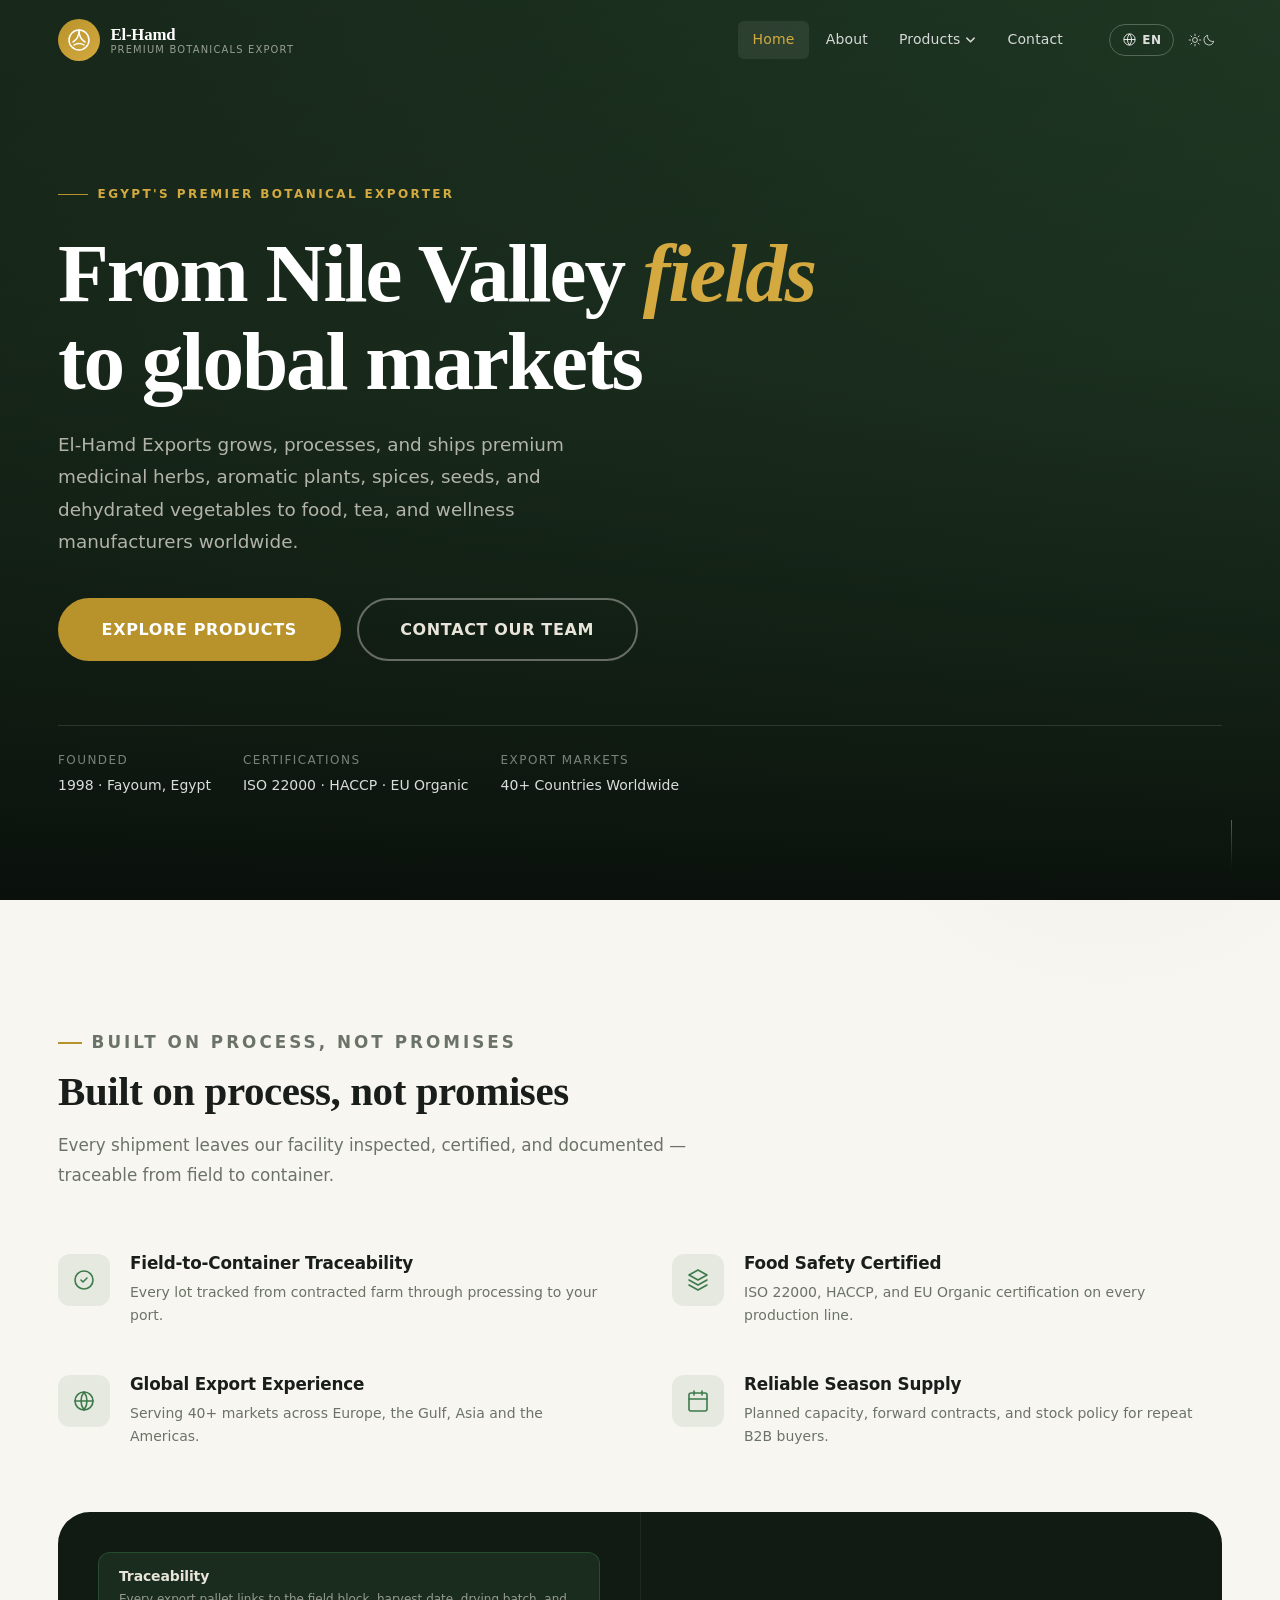
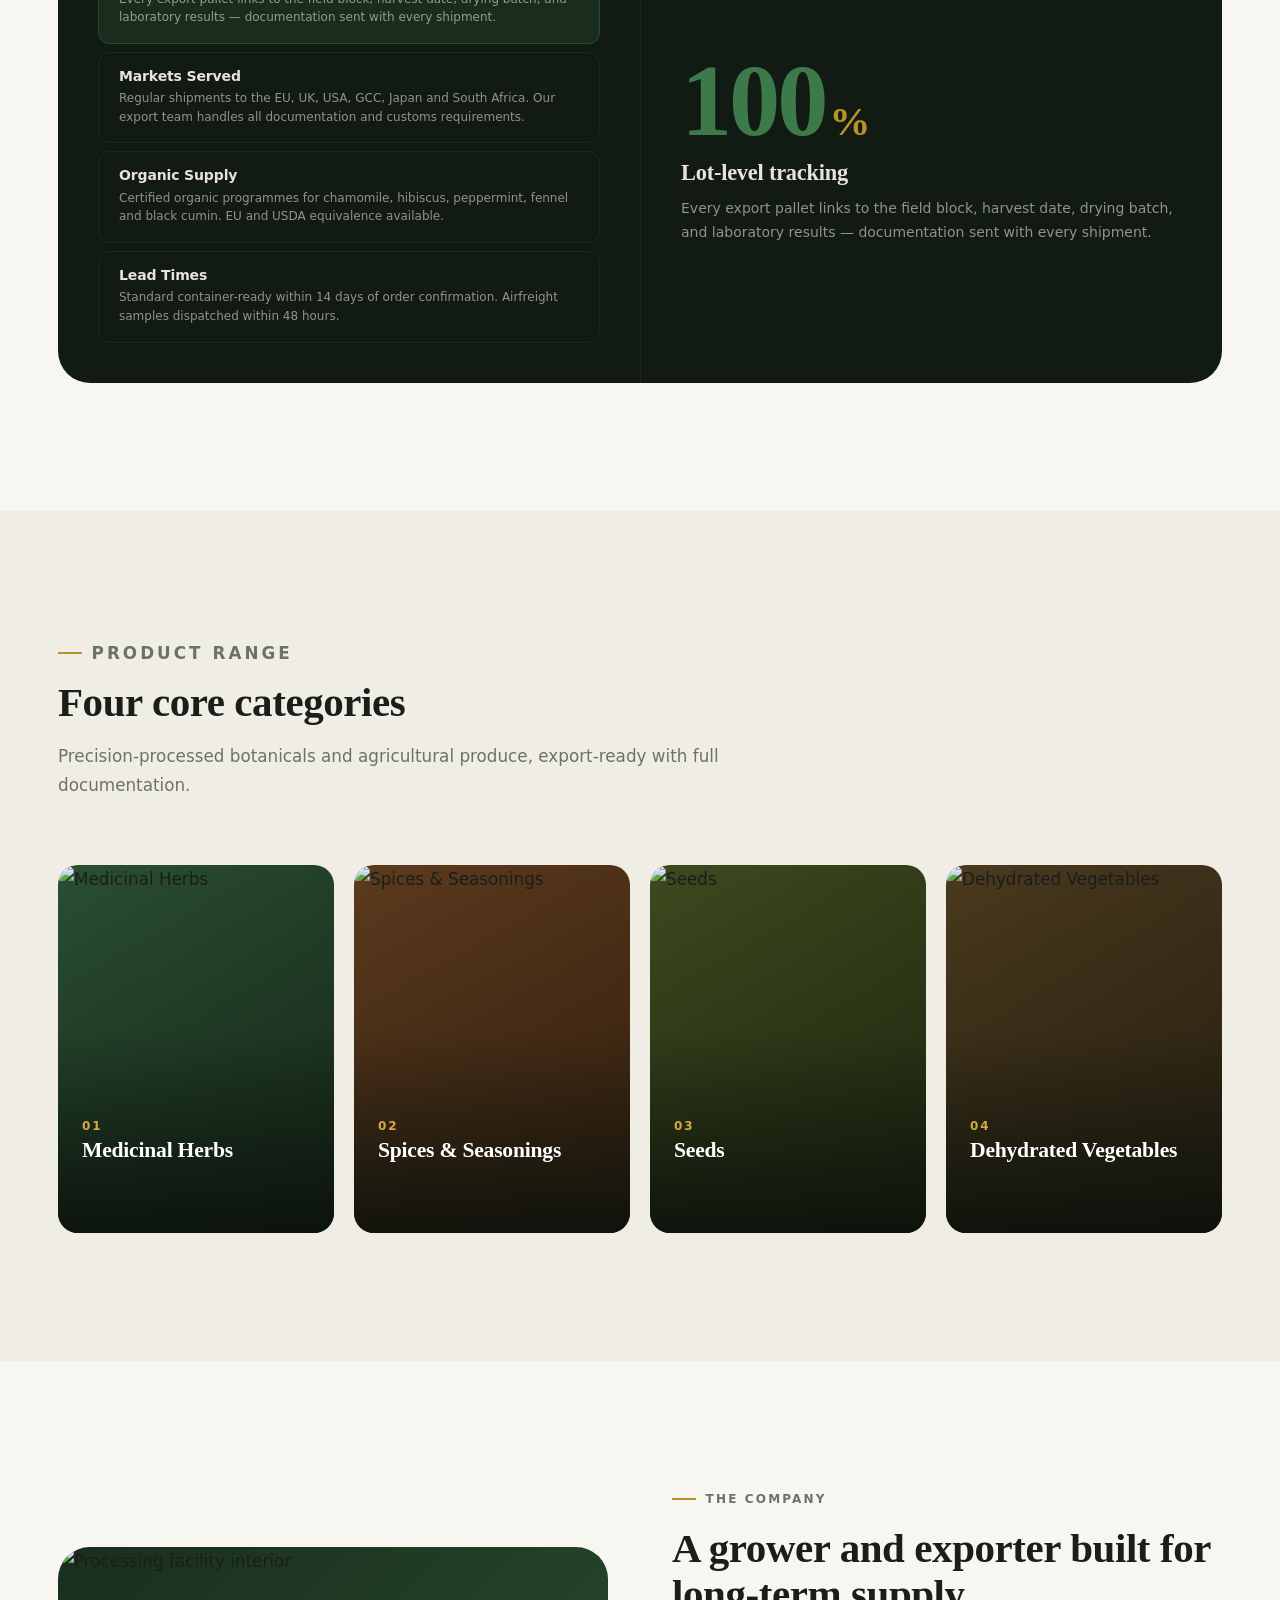
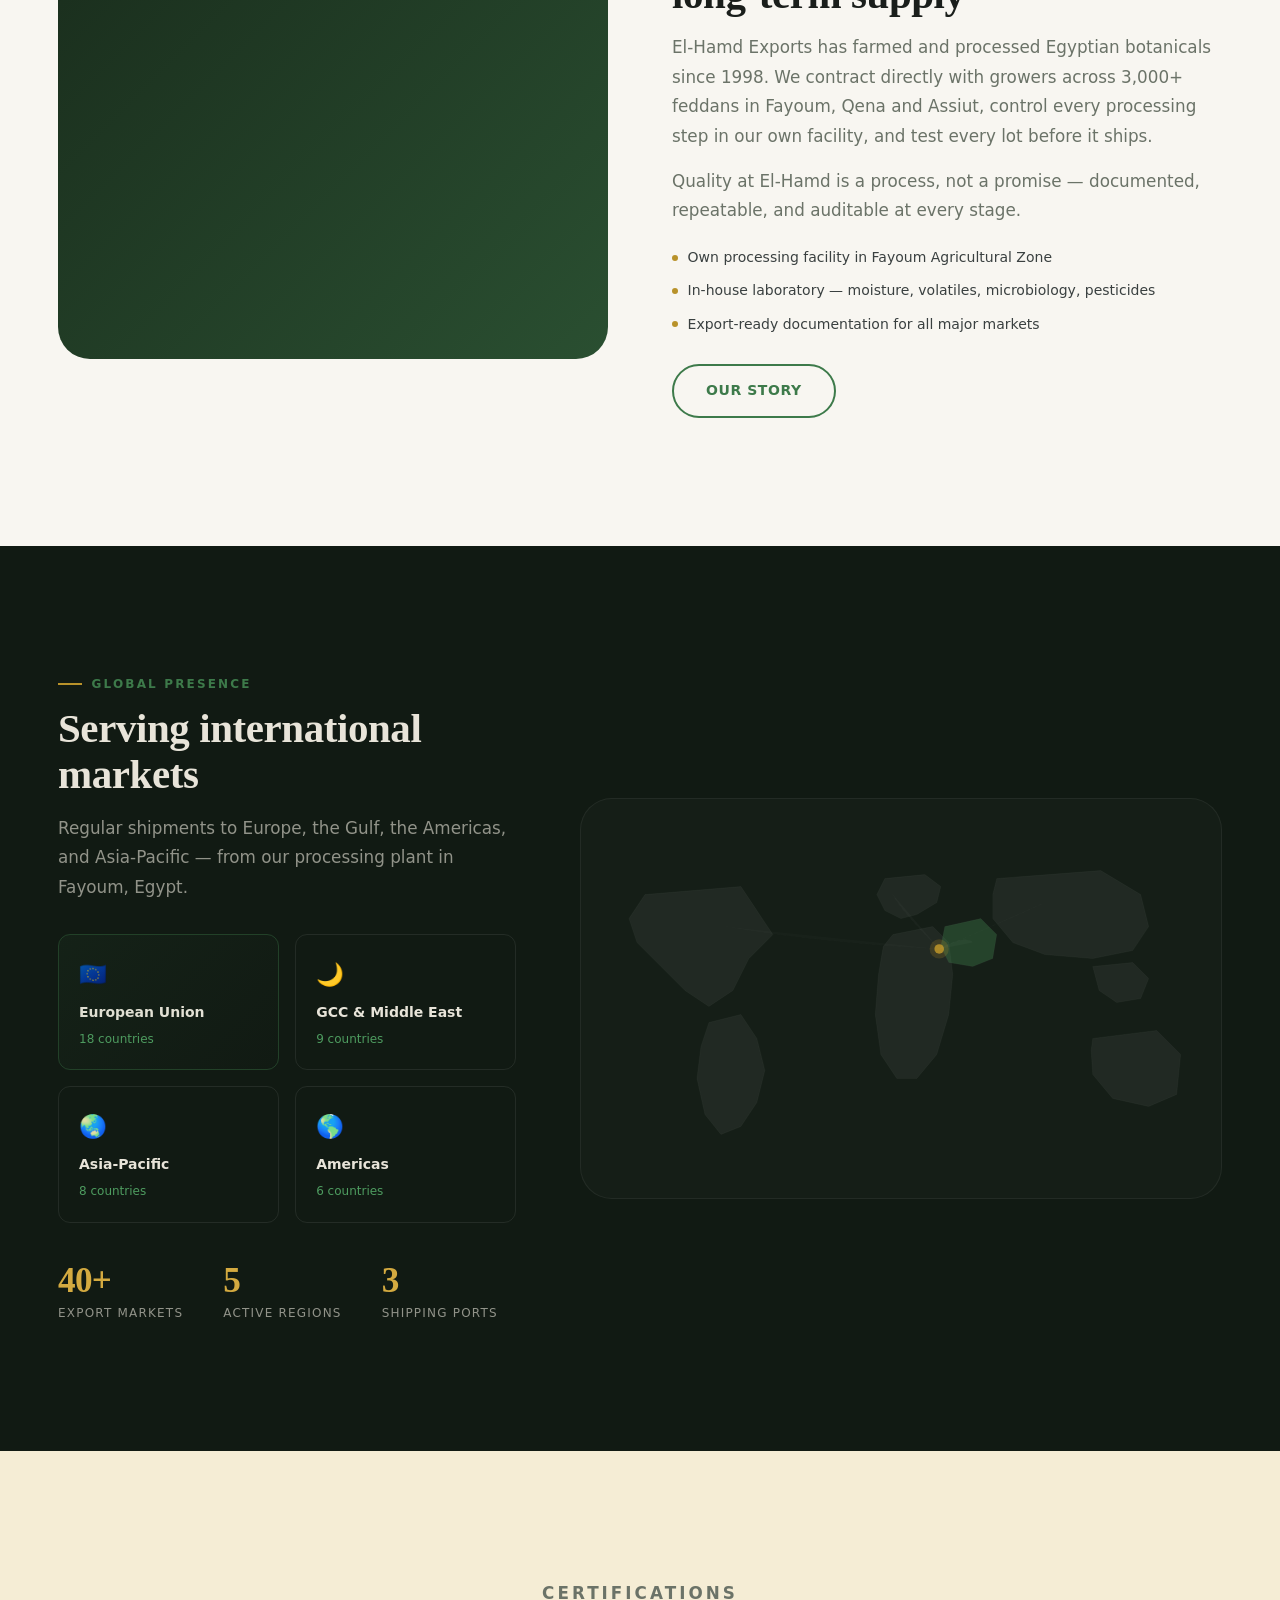
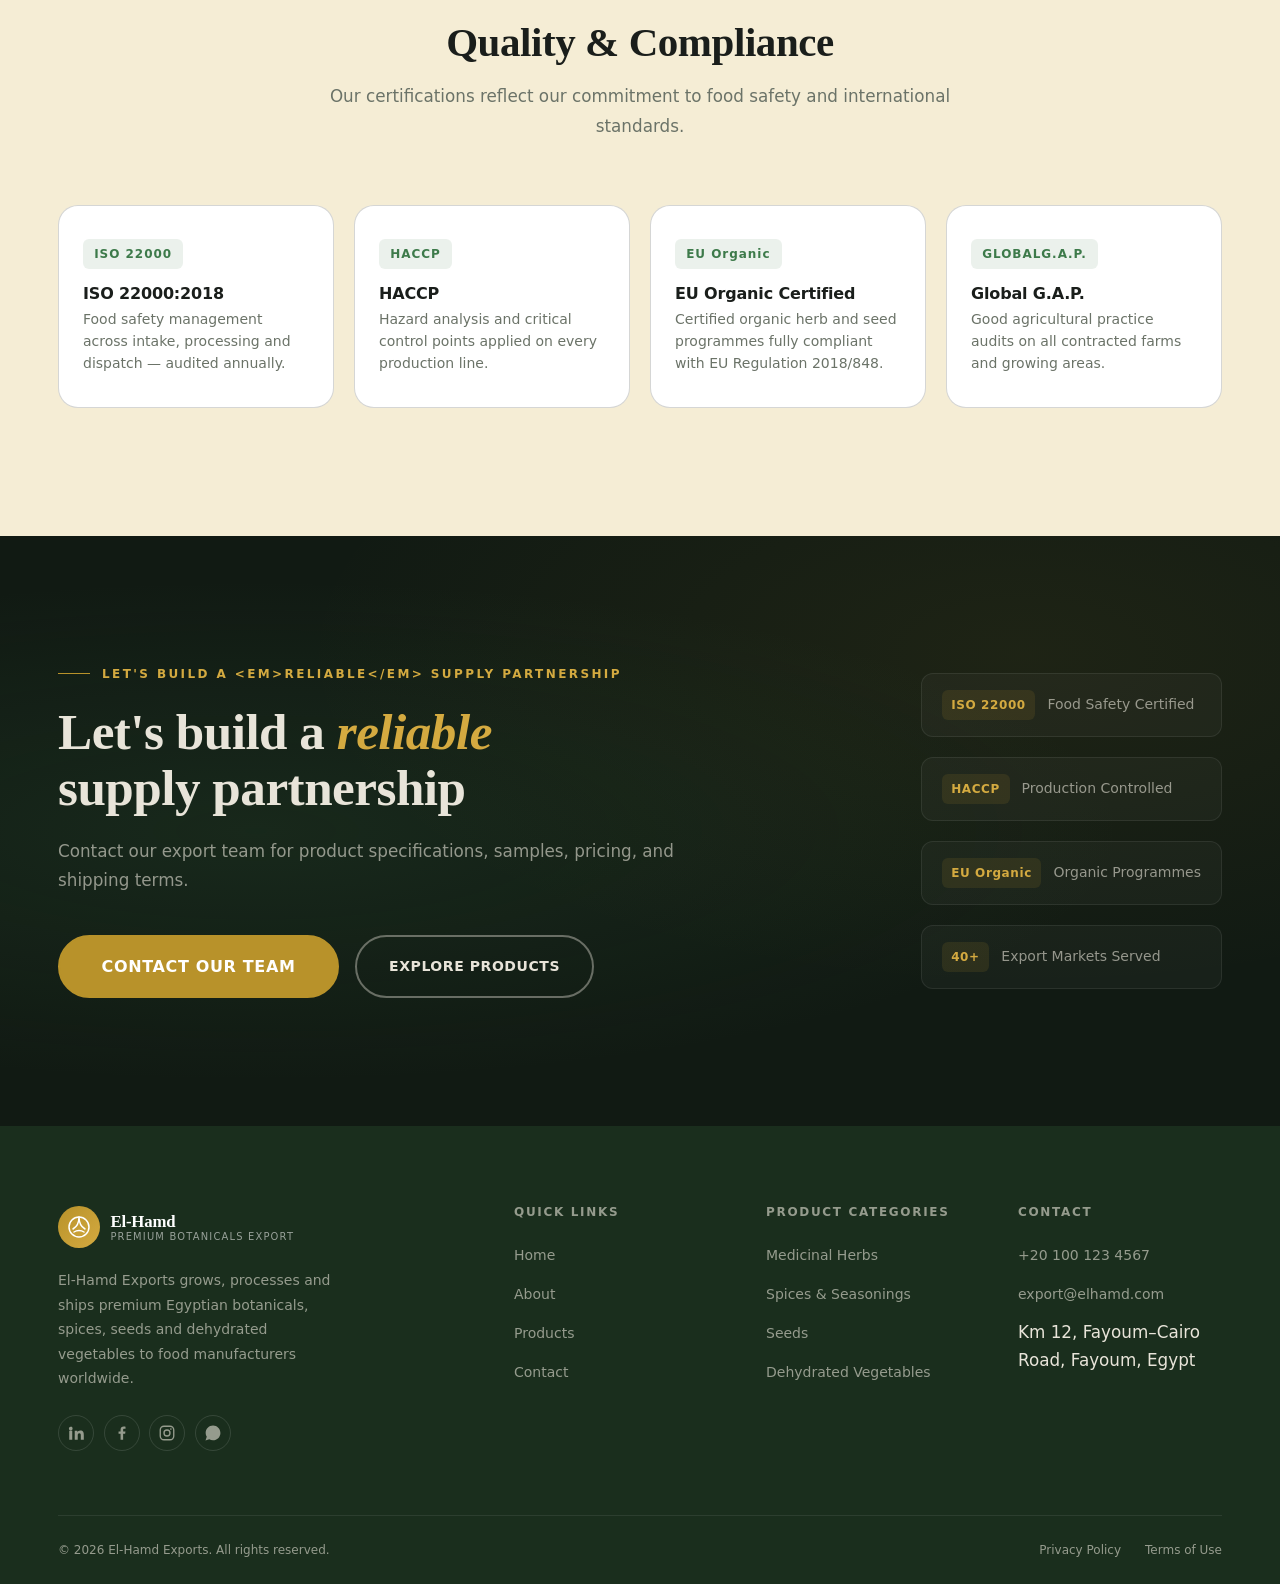
==== commit 99fa6c0d: "updating the design" ====
--- a/pages/index.html
+++ b/pages/index.html
@@ -3,32 +3,24 @@
   <head>
     <meta charset="utf-8" />
     <meta name="viewport" content="width=device-width, initial-scale=1" />
-    <title>Precision Manufacturing & Export — [COMPANY NAME]</title>
+    <title>
+      El-Hamd Exports — Premium Egyptian Botanicals & Agricultural Export
+    </title>
     <meta
       name="description"
-      content="[COMPANY NAME] manufactures and exports industrial products for international B2B customers, with controlled production, in-house quality inspection and export-ready documentation."
+      content="El-Hamd Exports grows, processes and ships premium medicinal herbs, spices, seeds and dehydrated vegetables from Egypt to global food and wellness manufacturers."
     />
     <meta
       property="og:title"
-      content="Precision Manufacturing & Export — [COMPANY NAME]"
+      content="El-Hamd Exports — Premium Egyptian Botanicals"
     />
     <meta
       property="og:description"
-      content="Controlled production, strict quality inspection and export-ready supply for international B2B buyers."
+      content="Field-to-container traceable Egyptian herbs, spices, seeds and dehydrated vegetables for international B2B buyers."
     />
     <meta property="og:type" content="website" />
-    <meta name="twitter:card" content="summary_large_image" />
     <link rel="canonical" href="index.html" />
-    <link rel="preconnect" href="https://fonts.googleapis.com" />
-    <link rel="preconnect" href="https://fonts.gstatic.com" crossorigin />
-    <link
-      href="https://fonts.googleapis.com/css2?family=Archivo:wght@500;600;700&family=Manrope:wght@400;500;600;700&display=swap"
-      rel="stylesheet"
-    />
-    <link
-      rel="stylesheet"
-      href="https://cdn.jsdelivr.net/npm/bootstrap@5.3.3/dist/css/bootstrap.min.css"
-    />
+    <link rel="stylesheet" href="../vendor/bootstrap/css/bootstrap.min.css" />
     <link rel="stylesheet" href="../css/style.css" />
     <script>
       try {
@@ -56,303 +48,826 @@
     <div class="drawer" id="site-drawer" aria-hidden="true"></div>
 
     <main id="main">
+      <!-- ═══════════════════ HERO ═══════════════════ -->
       <section class="hero">
         <div class="hero__media">
           <img
-            src="assets/images/factory-hero.jpg"
-            alt="Manufacturing facility exterior at dusk"
+            src="../assets/images/hero-fields.jpg"
+            alt="Egyptian herb fields at golden hour"
             width="1920"
-            height="1088"
+            height="1080"
             fetchpriority="high"
+            onerror="
+              this.onerror = null;
+              this.style.display = 'none';
+              this.parentElement.style.background =
+                'linear-gradient(135deg,#1a2e1d 0%,#2a4f31 100%)';
+            "
           />
         </div>
+        <div class="hero__overlay"></div>
         <div class="container hero__inner">
-          <p class="eyebrow" data-i18n="hero.eyebrow"></p>
-          <h1 class="hero__title" data-i18n="hero.title"></h1>
-          <p class="hero__text" data-i18n="hero.text"></p>
+          <p class="hero__eyebrow" data-i18n="hero.eyebrow">
+            Egypt's Premier Botanical Exporter
+          </p>
+          <h1 class="hero__title">
+            From Nile Valley <em>fields</em><br />to global markets
+          </h1>
+          <p class="hero__text" data-i18n="hero.text">
+            El-Hamd Exports grows, processes, and ships premium medicinal herbs,
+            aromatic plants, spices, seeds, and dehydrated vegetables to food,
+            tea, and wellness manufacturers worldwide.
+          </p>
           <div class="hero__actions">
-            <a class="btn" href="products.html" data-i18n="cta.explore"></a>
             <a
-              class="btn btn--onDark"
+              class="btn btn--gold btn--lg"
+              href="products.html"
+              data-i18n="cta.explore"
+              >Explore Products</a
+            >
+            <a
+              class="btn btn--outline-light btn--lg"
               href="contact.html"
               data-i18n="cta.contact"
-            ></a>
-          </div>
-          <dl class="hero__meta">
-            <div>
-              <dt data-i18n="contact.address"></dt>
-              <dd data-company="location"></dd>
-            </div>
-            <div>
-              <dt data-i18n="contact.phone"></dt>
-              <dd data-company="phone"></dd>
-            </div>
-            <div>
-              <dt data-i18n="contact.email"></dt>
-              <dd data-company="email"></dd>
-            </div>
-          </dl>
+              >Contact Our Team</a
+            >
+          </div>
+          <div class="hero__meta">
+            <div class="hero__meta-item">
+              <span class="hero__meta-label">Founded</span>
+              <span class="hero__meta-value">1998 · Fayoum, Egypt</span>
+            </div>
+            <div class="hero__meta-item">
+              <span class="hero__meta-label">Certifications</span>
+              <span class="hero__meta-value"
+                >ISO 22000 · HACCP · EU Organic</span
+              >
+            </div>
+            <div class="hero__meta-item">
+              <span class="hero__meta-label">Export Markets</span>
+              <span class="hero__meta-value">40+ Countries Worldwide</span>
+            </div>
+          </div>
+        </div>
+        <div class="hero__scroll" aria-hidden="true">
+          <div class="hero__scroll-line"></div>
         </div>
       </section>
 
-      <section class="section section--tight">
+      <!-- ═══════════════════ TRUST PILLARS ═══════════════════ -->
+      <section class="trust-section">
         <div class="container">
           <div class="section-head" data-reveal>
-            <p class="eyebrow" data-i18n="trust.title"></p>
-            <h2 data-i18n="trust.title"></h2>
-            <p data-i18n="trust.text"></p>
-          </div>
-          <div class="values" data-reveal="fade">
-            <div class="value">
-              <span class="value__num">01</span>
-              <h3 data-i18n="trust.a"></h3>
-              <p data-i18n="trust.aText"></p>
-            </div>
-            <div class="value">
-              <span class="value__num">02</span>
-              <h3 data-i18n="trust.b"></h3>
-              <p data-i18n="trust.bText"></p>
-            </div>
-            <div class="value">
-              <span class="value__num">03</span>
-              <h3 data-i18n="trust.c"></h3>
-              <p data-i18n="trust.cText"></p>
-            </div>
-            <div class="value">
-              <span class="value__num">04</span>
-              <h3 data-i18n="trust.d"></h3>
-              <p data-i18n="trust.dText"></p>
+            <p class="eyebrow" data-i18n="trust.title">
+              Built on process, not promises
+            </p>
+            <h2 data-i18n="trust.title">Built on process,<br />not promises</h2>
+            <p data-i18n="trust.text">
+              Every shipment leaves our facility inspected, certified, and
+              documented — traceable from field to container.
+            </p>
+          </div>
+
+          <div class="trust-grid">
+            <div class="trust-pillar" data-reveal data-reveal-index="0">
+              <div class="trust-pillar__icon">
+                <svg
+                  width="24"
+                  height="24"
+                  viewBox="0 0 24 24"
+                  fill="none"
+                  stroke="currentColor"
+                  stroke-width="1.6"
+                  stroke-linecap="round"
+                  stroke-linejoin="round"
+                >
+                  <path d="M9 12l2 2 4-4" />
+                  <path
+                    d="M21 12c0 4.97-4.03 9-9 9S3 16.97 3 12 7.03 3 12 3s9 4.03 9 9Z"
+                  />
+                </svg>
+              </div>
+              <div class="trust-pillar__content">
+                <h3 data-i18n="trust.a">Field-to-Container Traceability</h3>
+                <p data-i18n="trust.aText">
+                  Every lot tracked from contracted farm through processing to
+                  your port.
+                </p>
+              </div>
+            </div>
+            <div class="trust-pillar" data-reveal data-reveal-index="1">
+              <div class="trust-pillar__icon">
+                <svg
+                  width="24"
+                  height="24"
+                  viewBox="0 0 24 24"
+                  fill="none"
+                  stroke="currentColor"
+                  stroke-width="1.6"
+                  stroke-linecap="round"
+                  stroke-linejoin="round"
+                >
+                  <path d="M12 2L3 7l9 5 9-5-9-5Z" />
+                  <path d="M3 17l9 5 9-5" />
+                  <path d="M3 12l9 5 9-5" />
+                </svg>
+              </div>
+              <div class="trust-pillar__content">
+                <h3 data-i18n="trust.b">Food Safety Certified</h3>
+                <p data-i18n="trust.bText">
+                  ISO 22000, HACCP, and EU Organic certification on every
+                  production line.
+                </p>
+              </div>
+            </div>
+            <div class="trust-pillar" data-reveal data-reveal-index="2">
+              <div class="trust-pillar__icon">
+                <svg
+                  width="24"
+                  height="24"
+                  viewBox="0 0 24 24"
+                  fill="none"
+                  stroke="currentColor"
+                  stroke-width="1.6"
+                  stroke-linecap="round"
+                  stroke-linejoin="round"
+                >
+                  <circle cx="12" cy="12" r="9" />
+                  <path d="M3 12h18M12 3a15 15 0 0 1 0 18 15 15 0 0 1 0-18Z" />
+                </svg>
+              </div>
+              <div class="trust-pillar__content">
+                <h3 data-i18n="trust.c">Global Export Experience</h3>
+                <p data-i18n="trust.cText">
+                  Serving 40+ markets across Europe, the Gulf, Asia and the
+                  Americas.
+                </p>
+              </div>
+            </div>
+            <div class="trust-pillar" data-reveal data-reveal-index="3">
+              <div class="trust-pillar__icon">
+                <svg
+                  width="24"
+                  height="24"
+                  viewBox="0 0 24 24"
+                  fill="none"
+                  stroke="currentColor"
+                  stroke-width="1.6"
+                  stroke-linecap="round"
+                  stroke-linejoin="round"
+                >
+                  <rect x="3" y="4" width="18" height="18" rx="2" />
+                  <path d="M16 2v4M8 2v4M3 10h18" />
+                </svg>
+              </div>
+              <div class="trust-pillar__content">
+                <h3 data-i18n="trust.d">Reliable Season Supply</h3>
+                <p data-i18n="trust.dText">
+                  Planned capacity, forward contracts, and stock policy for
+                  repeat B2B buyers.
+                </p>
+              </div>
+            </div>
+          </div>
+
+          <!-- Interactive Performance Panel -->
+          <div class="trust-interactive" data-reveal>
+            <div class="trust-tabs">
+              <div class="trust-tab" data-trust-tab="tab1">
+                <h4 data-i18n="trust.tab1">Traceability</h4>
+                <p data-i18n="trust.tab1Desc">
+                  Every export pallet linked to field, harvest date and drying
+                  batch.
+                </p>
+              </div>
+              <div class="trust-tab" data-trust-tab="tab2">
+                <h4 data-i18n="trust.tab2">Markets Served</h4>
+                <p data-i18n="trust.tab2Desc">
+                  Regular shipments to 40+ countries worldwide.
+                </p>
+              </div>
+              <div class="trust-tab" data-trust-tab="tab3">
+                <h4 data-i18n="trust.tab3">Organic Supply</h4>
+                <p data-i18n="trust.tab3Desc">
+                  Certified organic programmes across all product lines.
+                </p>
+              </div>
+              <div class="trust-tab" data-trust-tab="tab4">
+                <h4 data-i18n="trust.tab4">Lead Times</h4>
+                <p data-i18n="trust.tab4Desc">
+                  Container-ready in 14–21 days from order confirmation.
+                </p>
+              </div>
+            </div>
+            <div class="trust-panel">
+              <div class="trust-panel__content" data-trust-panel="tab1">
+                <div class="trust-panel__num">100<span>%</span></div>
+                <h3 class="trust-panel__title" data-i18n="trust.tab1Unit">
+                  Lot-level tracking
+                </h3>
+                <p class="trust-panel__text" data-i18n="trust.tab1Desc">
+                  Every export pallet links to the field block, harvest date,
+                  drying batch, and laboratory results — documentation sent with
+                  every shipment.
+                </p>
+              </div>
+              <div class="trust-panel__content" data-trust-panel="tab2">
+                <div class="trust-panel__num">40<span>+</span></div>
+                <h3 class="trust-panel__title" data-i18n="trust.tab2Unit">
+                  Export markets
+                </h3>
+                <p class="trust-panel__text" data-i18n="trust.tab2Desc">
+                  Regular shipments to the EU, UK, USA, GCC, Japan and South
+                  Africa. Our export team handles all documentation and customs
+                  requirements.
+                </p>
+              </div>
+              <div class="trust-panel__content" data-trust-panel="tab3">
+                <div class="trust-panel__num">60<span>%</span></div>
+                <h3 class="trust-panel__title" data-i18n="trust.tab3Unit">
+                  Organic-certified volume
+                </h3>
+                <p class="trust-panel__text" data-i18n="trust.tab3Desc">
+                  Certified organic programmes for chamomile, hibiscus,
+                  peppermint, fennel and black cumin. EU and USDA equivalence
+                  available.
+                </p>
+              </div>
+              <div class="trust-panel__content" data-trust-panel="tab4">
+                <div class="trust-panel__num">14<span>d</span></div>
+                <h3 class="trust-panel__title" data-i18n="trust.tab4Unit">
+                  –21 days to EU ports
+                </h3>
+                <p class="trust-panel__text" data-i18n="trust.tab4Desc">
+                  Standard container-ready within 14 days of order confirmation.
+                  Airfreight samples dispatched within 48 hours.
+                </p>
+              </div>
             </div>
           </div>
         </div>
       </section>
 
+      <!-- ═══════════════════ PRODUCT CATEGORIES ═══════════════════ -->
+      <section class="section section--alt">
+        <div class="container">
+          <div class="section-head" data-reveal>
+            <p class="eyebrow" data-i18n="categories.eyebrow">Product Range</p>
+            <h2 data-i18n="categories.title">Four core categories</h2>
+            <p data-i18n="categories.text">
+              Precision-processed botanicals and agricultural produce,
+              export-ready with full documentation.
+            </p>
+          </div>
+          <div class="cat-grid">
+            <a
+              class="cat-card"
+              href="products.html?category=herbs"
+              data-reveal
+              data-reveal-index="0"
+            >
+              <div class="cat-card__img">
+                <img
+                  src="../assets/images/cat-herbs.jpg"
+                  alt="Medicinal Herbs"
+                  loading="lazy"
+                  width="600"
+                  height="800"
+                  onerror="
+                    this.onerror = null;
+                    this.parentElement.style.background =
+                      'linear-gradient(135deg,#2a4f31,#1a2e1d)';
+                  "
+                />
+              </div>
+              <div class="cat-card__overlay"></div>
+              <div class="cat-card__body">
+                <span class="cat-card__label">01</span>
+                <h3 class="cat-card__name" data-i18n="categories.herbs.name">
+                  Medicinal Herbs
+                </h3>
+                <p class="cat-card__desc" data-i18n="categories.herbs.desc">
+                  Chamomile, hibiscus, peppermint and more — whole, cut or
+                  sifted.
+                </p>
+                <div class="cat-card__arrow">
+                  Explore
+                  <svg
+                    width="14"
+                    height="14"
+                    viewBox="0 0 24 24"
+                    fill="none"
+                    stroke="currentColor"
+                    stroke-width="2"
+                  >
+                    <path d="M5 12h14M13 6l6 6-6 6" stroke-linecap="round" />
+                  </svg>
+                </div>
+              </div>
+            </a>
+            <a
+              class="cat-card"
+              href="products.html?category=spices"
+              data-reveal
+              data-reveal-index="1"
+            >
+              <div class="cat-card__img">
+                <img
+                  src="../assets/images/cat-spices.jpg"
+                  alt="Spices & Seasonings"
+                  loading="lazy"
+                  width="600"
+                  height="800"
+                  onerror="
+                    this.onerror = null;
+                    this.parentElement.style.background =
+                      'linear-gradient(135deg,#5c3a1e,#3d2510)';
+                  "
+                />
+              </div>
+              <div class="cat-card__overlay"></div>
+              <div class="cat-card__body">
+                <span class="cat-card__label">02</span>
+                <h3 class="cat-card__name" data-i18n="categories.spices.name">
+                  Spices & Seasonings
+                </h3>
+                <p class="cat-card__desc" data-i18n="categories.spices.desc">
+                  Single-origin spices and custom blends, cold-milled for
+                  maximum aroma.
+                </p>
+                <div class="cat-card__arrow">
+                  Explore
+                  <svg
+                    width="14"
+                    height="14"
+                    viewBox="0 0 24 24"
+                    fill="none"
+                    stroke="currentColor"
+                    stroke-width="2"
+                  >
+                    <path d="M5 12h14M13 6l6 6-6 6" stroke-linecap="round" />
+                  </svg>
+                </div>
+              </div>
+            </a>
+            <a
+              class="cat-card"
+              href="products.html?category=seeds"
+              data-reveal
+              data-reveal-index="2"
+            >
+              <div class="cat-card__img">
+                <img
+                  src="../assets/images/cat-seeds.jpg"
+                  alt="Seeds"
+                  loading="lazy"
+                  width="600"
+                  height="800"
+                  onerror="
+                    this.onerror = null;
+                    this.parentElement.style.background =
+                      'linear-gradient(135deg,#3d4a1e,#252d12)';
+                  "
+                />
+              </div>
+              <div class="cat-card__overlay"></div>
+              <div class="cat-card__body">
+                <span class="cat-card__label">03</span>
+                <h3 class="cat-card__name" data-i18n="categories.seeds.name">
+                  Seeds
+                </h3>
+                <p class="cat-card__desc" data-i18n="categories.seeds.desc">
+                  Fennel, caraway, sesame and black cumin, sortex-cleaned to
+                  99.5%+.
+                </p>
+                <div class="cat-card__arrow">
+                  Explore
+                  <svg
+                    width="14"
+                    height="14"
+                    viewBox="0 0 24 24"
+                    fill="none"
+                    stroke="currentColor"
+                    stroke-width="2"
+                  >
+                    <path d="M5 12h14M13 6l6 6-6 6" stroke-linecap="round" />
+                  </svg>
+                </div>
+              </div>
+            </a>
+            <a
+              class="cat-card"
+              href="products.html?category=dehydrated"
+              data-reveal
+              data-reveal-index="3"
+            >
+              <div class="cat-card__img">
+                <img
+                  src="../assets/images/cat-dehydrated.jpg"
+                  alt="Dehydrated Vegetables"
+                  loading="lazy"
+                  width="600"
+                  height="800"
+                  onerror="
+                    this.onerror = null;
+                    this.parentElement.style.background =
+                      'linear-gradient(135deg,#4a3a1e,#2d2312)';
+                  "
+                />
+              </div>
+              <div class="cat-card__overlay"></div>
+              <div class="cat-card__body">
+                <span class="cat-card__label">04</span>
+                <h3
+                  class="cat-card__name"
+                  data-i18n="categories.dehydrated.name"
+                >
+                  Dehydrated Vegetables
+                </h3>
+                <p
+                  class="cat-card__desc"
+                  data-i18n="categories.dehydrated.desc"
+                >
+                  Onion, garlic, tomato and pepper — flakes, granules or powder.
+                </p>
+                <div class="cat-card__arrow">
+                  Explore
+                  <svg
+                    width="14"
+                    height="14"
+                    viewBox="0 0 24 24"
+                    fill="none"
+                    stroke="currentColor"
+                    stroke-width="2"
+                  >
+                    <path d="M5 12h14M13 6l6 6-6 6" stroke-linecap="round" />
+                  </svg>
+                </div>
+              </div>
+            </a>
+          </div>
+        </div>
+      </section>
+
+      <!-- ═══════════════════ INTRO / EDITORIAL ═══════════════════ -->
       <section class="section">
         <div class="container editorial">
           <div class="editorial__media" data-reveal>
             <img
-              src="assets/images/factory-production.jpg"
-              alt="Automated production line inside the plant"
+              src="../assets/images/factory-production.jpg"
+              alt="Processing facility interior"
               loading="lazy"
-              width="1600"
-              height="1104"
+              width="1200"
+              height="900"
+              onerror="
+                this.onerror = null;
+                this.parentElement.style.background =
+                  'linear-gradient(135deg,#1a2e1d,#2a4f31)';
+              "
             />
           </div>
-          <div data-reveal>
-            <p class="eyebrow" data-i18n="intro.eyebrow"></p>
-            <h2 data-i18n="intro.title"></h2>
-            <p data-i18n="intro.p1"></p>
-            <p data-i18n="intro.p2"></p>
+          <div class="editorial__content" data-reveal>
+            <p class="eyebrow">The Company</p>
+            <h2>A grower and exporter built for long-term supply</h2>
+            <p>
+              El-Hamd Exports has farmed and processed Egyptian botanicals since
+              1998. We contract directly with growers across 3,000+ feddans in
+              Fayoum, Qena and Assiut, control every processing step in our own
+              facility, and test every lot before it ships.
+            </p>
+            <p>
+              Quality at El-Hamd is a process, not a promise — documented,
+              repeatable, and auditable at every stage.
+            </p>
             <ul class="editorial__list">
-              <li data-i18n="intro.s1"></li>
-              <li data-i18n="intro.s2"></li>
-              <li data-i18n="intro.s3"></li>
+              <li>Own processing facility in Fayoum Agricultural Zone</li>
+              <li>
+                In-house laboratory — moisture, volatiles, microbiology,
+                pesticides
+              </li>
+              <li>Export-ready documentation for all major markets</li>
             </ul>
-            <div class="editorial__actions">
+            <div style="margin-top: 1.75rem">
               <a
-                class="btn btn--ghost"
+                class="btn btn--outline"
                 href="about.html"
                 data-i18n="cta.about"
-              ></a>
+                >Our Story</a
+              >
             </div>
           </div>
         </div>
       </section>
 
-      <section class="section section--dark">
+      <!-- ═══════════════════ GLOBAL MARKETS ═══════════════════ -->
+      <section class="markets-section">
         <div class="container">
-          <div class="section-head" data-reveal>
-            <h2 data-i18n="stats.title"></h2>
-            <p data-i18n="stats.note"></p>
-          </div>
-          <div class="stats">
-            <div class="stat">
-              <div class="stat__value" data-count="25" data-suffix="+">0</div>
-              <div class="stat__label" data-i18n="stats.years"></div>
-            </div>
-            <div class="stat">
-              <div class="stat__value" data-count="40" data-suffix="+">0</div>
-              <div class="stat__label" data-i18n="stats.markets"></div>
-            </div>
-            <div class="stat">
-              <div class="stat__value" data-count="10" data-suffix="K+">0</div>
-              <div class="stat__label" data-i18n="stats.capacity"></div>
-            </div>
-            <div class="stat">
-              <div class="stat__value" data-count="50" data-suffix="+">0</div>
-              <div class="stat__label" data-i18n="stats.products"></div>
+          <div class="markets-inner">
+            <div data-reveal>
+              <p class="eyebrow" data-i18n="global.eyebrow">Global Presence</p>
+              <h2
+                style="
+                  font-size: var(--fs-h2);
+                  color: var(--on-dark);
+                  margin-bottom: 1rem;
+                "
+                data-i18n="global.title"
+              >
+                Serving international markets
+              </h2>
+              <p
+                style="
+                  color: var(--on-dark-muted);
+                  line-height: 1.75;
+                  max-width: 480px;
+                "
+                data-i18n="global.text"
+              >
+                Regular shipments to Europe, the Gulf, the Americas, and
+                Asia-Pacific — from our processing plant in Fayoum, Egypt.
+              </p>
+
+              <div class="markets-regions">
+                <div
+                  class="market-region"
+                  data-market-region="eu"
+                  data-reveal
+                  data-reveal-index="0"
+                >
+                  <span class="market-region__flag">🇪🇺</span>
+                  <div class="market-region__name" data-i18n="global.eu">
+                    European Union
+                  </div>
+                  <div class="market-region__count" data-i18n="global.eu_count">
+                    18 countries
+                  </div>
+                </div>
+                <div
+                  class="market-region"
+                  data-market-region="gulf"
+                  data-reveal
+                  data-reveal-index="1"
+                >
+                  <span class="market-region__flag">🌙</span>
+                  <div class="market-region__name" data-i18n="global.gulf">
+                    GCC & Middle East
+                  </div>
+                  <div
+                    class="market-region__count"
+                    data-i18n="global.gulf_count"
+                  >
+                    9 countries
+                  </div>
+                </div>
+                <div
+                  class="market-region"
+                  data-market-region="asia"
+                  data-reveal
+                  data-reveal-index="2"
+                >
+                  <span class="market-region__flag">🌏</span>
+                  <div class="market-region__name" data-i18n="global.asia">
+                    Asia-Pacific
+                  </div>
+                  <div
+                    class="market-region__count"
+                    data-i18n="global.asia_count"
+                  >
+                    8 countries
+                  </div>
+                </div>
+                <div
+                  class="market-region"
+                  data-market-region="americas"
+                  data-reveal
+                  data-reveal-index="3"
+                >
+                  <span class="market-region__flag">🌎</span>
+                  <div class="market-region__name" data-i18n="global.americas">
+                    Americas
+                  </div>
+                  <div
+                    class="market-region__count"
+                    data-i18n="global.americas_count"
+                  >
+                    6 countries
+                  </div>
+                </div>
+              </div>
+
+              <dl class="markets-stats" style="margin-top: 2.5rem">
+                <div class="markets-stat">
+                  <dt data-count="40" data-suffix="+">40+</dt>
+                  <dd data-i18n="global.r1">Export Markets</dd>
+                </div>
+                <div class="markets-stat">
+                  <dt data-count="5" data-suffix="">5</dt>
+                  <dd data-i18n="global.r2">Active Regions</dd>
+                </div>
+                <div class="markets-stat">
+                  <dt data-count="3" data-suffix="">3</dt>
+                  <dd data-i18n="global.r3">Shipping Ports</dd>
+                </div>
+              </dl>
+            </div>
+
+            <!-- Stylised world map SVG -->
+            <div class="markets-map-wrapper" data-reveal>
+              <svg
+                class="markets-map-svg"
+                viewBox="0 0 800 420"
+                xmlns="http://www.w3.org/2000/svg"
+                aria-label="World map showing El-Hamd export regions"
+              >
+                <!-- Simplified continent outlines -->
+                <!-- North America -->
+                <path
+                  d="M 80 80 L 200 70 L 220 100 L 240 130 L 210 160 L 190 200 L 160 220 L 130 200 L 100 170 L 70 140 L 60 110 Z"
+                />
+                <!-- South America -->
+                <path
+                  d="M 160 240 L 200 230 L 220 260 L 230 300 L 220 340 L 200 370 L 175 380 L 155 355 L 145 310 L 150 270 Z"
+                />
+                <!-- Europe -->
+                <path
+                  d="M 380 60 L 430 55 L 450 70 L 445 90 L 420 105 L 400 110 L 380 100 L 370 80 Z"
+                />
+                <!-- Africa -->
+                <path
+                  d="M 390 130 L 440 120 L 460 140 L 465 180 L 460 230 L 445 280 L 420 310 L 395 310 L 375 280 L 368 230 L 372 180 L 378 145 Z"
+                />
+                <!-- Middle East - highlighted -->
+                <path
+                  class="is-active"
+                  d="M 455 120 L 500 110 L 520 130 L 515 160 L 490 170 L 460 165 L 450 145 Z"
+                />
+                <!-- Egypt marker -->
+                <circle
+                  cx="448"
+                  cy="148"
+                  r="6"
+                  fill="var(--gold)"
+                  opacity="0.9"
+                />
+                <circle
+                  cx="448"
+                  cy="148"
+                  r="12"
+                  fill="var(--gold)"
+                  opacity="0.2"
+                />
+                <!-- Asia -->
+                <path
+                  d="M 520 60 L 650 50 L 700 80 L 710 120 L 690 150 L 640 160 L 580 155 L 540 140 L 515 110 L 515 80 Z"
+                />
+                <!-- Southeast Asia -->
+                <path
+                  d="M 640 170 L 690 165 L 710 185 L 700 210 L 670 215 L 648 200 Z"
+                />
+                <!-- Australia -->
+                <path
+                  d="M 640 260 L 720 250 L 750 280 L 745 330 L 710 345 L 665 335 L 640 305 L 638 275 Z"
+                />
+                <!-- Shipping routes -->
+                <path
+                  d="M 448 148 Q 400 100 390 80"
+                  stroke="var(--gold)"
+                  stroke-width="1"
+                  stroke-dasharray="4,4"
+                  fill="none"
+                  opacity="0.5"
+                />
+                <path
+                  d="M 448 148 Q 480 130 490 140"
+                  stroke="var(--gold)"
+                  stroke-width="1"
+                  stroke-dasharray="4,4"
+                  fill="none"
+                  opacity="0.5"
+                />
+                <path
+                  d="M 448 148 Q 560 100 580 90"
+                  stroke="var(--sage-light)"
+                  stroke-width="1"
+                  stroke-dasharray="4,4"
+                  fill="none"
+                  opacity="0.4"
+                />
+                <path
+                  d="M 448 148 Q 300 140 180 120"
+                  stroke="var(--sage-light)"
+                  stroke-width="1"
+                  stroke-dasharray="4,4"
+                  fill="none"
+                  opacity="0.3"
+                />
+              </svg>
             </div>
           </div>
         </div>
       </section>
 
-      <section class="section">
+      <!-- ═══════════════════ CERTIFICATIONS ═══════════════════ -->
+      <section class="section section--pale">
         <div class="container">
-          <div class="section-head" data-reveal>
-            <p class="eyebrow" data-i18n="categories.eyebrow"></p>
-            <h2 data-i18n="categories.title"></h2>
-            <p data-i18n="categories.text"></p>
-          </div>
-          <div class="grid grid--2" data-category-grid></div>
+          <div class="section-head is-center" data-reveal>
+            <p class="eyebrow" data-i18n="certs.eyebrow">Certifications</p>
+            <h2 data-i18n="certs.title">Quality & Compliance</h2>
+            <p data-i18n="certs.text">
+              Our certifications reflect our commitment to food safety and
+              international standards.
+            </p>
+          </div>
+          <div class="cert-grid">
+            <div class="cert-card" data-reveal data-reveal-index="0">
+              <span class="cert-card__mark">ISO 22000</span>
+              <h3>ISO 22000:2018</h3>
+              <p>
+                Food safety management across intake, processing and dispatch —
+                audited annually.
+              </p>
+            </div>
+            <div class="cert-card" data-reveal data-reveal-index="1">
+              <span class="cert-card__mark">HACCP</span>
+              <h3>HACCP</h3>
+              <p>
+                Hazard analysis and critical control points applied on every
+                production line.
+              </p>
+            </div>
+            <div class="cert-card" data-reveal data-reveal-index="2">
+              <span class="cert-card__mark">EU Organic</span>
+              <h3>EU Organic Certified</h3>
+              <p>
+                Certified organic herb and seed programmes fully compliant with
+                EU Regulation 2018/848.
+              </p>
+            </div>
+            <div class="cert-card" data-reveal data-reveal-index="3">
+              <span class="cert-card__mark">GLOBALG.A.P.</span>
+              <h3>Global G.A.P.</h3>
+              <p>
+                Good agricultural practice audits on all contracted farms and
+                growing areas.
+              </p>
+            </div>
+          </div>
         </div>
       </section>
 
-      <section class="section section--alt">
+      <!-- ═══════════════════ PREMIUM CTA ═══════════════════ -->
+      <section class="cta-section">
         <div class="container">
-          <div class="section-head" data-reveal>
-            <p class="eyebrow" data-i18n="products.eyebrow"></p>
-            <h2 data-i18n="products.featuredTitle"></h2>
-            <p data-i18n="products.featuredText"></p>
-          </div>
-          <div class="grid grid--3" data-featured-grid></div>
-          <p class="mt-lg">
-            <a
-              class="btn btn--ghost"
-              href="products.html"
-              data-i18n="cta.explore"
-            ></a>
-          </p>
-        </div>
-      </section>
-
-      <section class="section">
-        <div class="container editorial editorial--reverse">
-          <div class="editorial__media" data-reveal>
-            <img
-              src="assets/images/quality-control.jpg"
-              alt="Quality inspection in the in-house laboratory"
-              loading="lazy"
-              width="1600"
-              height="1104"
-            />
-          </div>
-          <div data-reveal>
-            <p class="eyebrow" data-i18n="about.capTitle"></p>
-            <h2 data-i18n="quality.title"></h2>
-            <p data-i18n="quality.text"></p>
-            <div class="editorial__actions">
-              <a
-                class="btn btn--ghost"
-                href="about.html"
-                data-i18n="cta.capabilities"
-              ></a>
-            </div>
-          </div>
-        </div>
-      </section>
-
-      <section class="section section--alt">
-        <div class="container">
-          <div class="section-head is-center" data-reveal>
-            <p class="eyebrow" data-i18n="certs.eyebrow"></p>
-            <h2 data-i18n="certs.title"></h2>
-            <p data-i18n="certs.text"></p>
-          </div>
-          <div class="grid grid--4">
-            <div class="cert" data-reveal>
-              <span class="cert__mark">01</span>
-              <div>
-                <h3>[CERTIFICATION NAME]</h3>
-                <p>[CERTIFICATION DESCRIPTION]</p>
-              </div>
-            </div>
-            <div class="cert" data-reveal>
-              <span class="cert__mark">02</span>
-              <div>
-                <h3>[CERTIFICATION NAME]</h3>
-                <p>[CERTIFICATION DESCRIPTION]</p>
-              </div>
-            </div>
-            <div class="cert" data-reveal>
-              <span class="cert__mark">03</span>
-              <div>
-                <h3>[CERTIFICATION NAME]</h3>
-                <p>[CERTIFICATION DESCRIPTION]</p>
-              </div>
-            </div>
-            <div class="cert" data-reveal>
-              <span class="cert__mark">04</span>
-              <div>
-                <h3>[CERTIFICATION NAME]</h3>
-                <p>[CERTIFICATION DESCRIPTION]</p>
-              </div>
-            </div>
-          </div>
-        </div>
-      </section>
-
-      <section class="section section--dark">
-        <div class="container globe">
-          <div data-reveal>
-            <p class="eyebrow" data-i18n="global.eyebrow"></p>
-            <h2 data-i18n="global.title"></h2>
-            <p
-              class="muted"
-              style="margin-top: 1rem"
-              data-i18n="global.text"
-            ></p>
-            <dl class="globe__stats">
-              <div>
-                <dt>[NUMBER]</dt>
-                <dd data-i18n="global.r1"></dd>
-              </div>
-              <div>
-                <dt>[NUMBER]</dt>
-                <dd data-i18n="global.r2"></dd>
-              </div>
-              <div>
-                <dt>[NUMBER]</dt>
-                <dd data-i18n="global.r3"></dd>
-              </div>
-              <div>
-                <dt>[NUMBER]</dt>
-                <dd data-i18n="global.r4"></dd>
-              </div>
-            </dl>
-          </div>
-          <div class="globe__map" data-reveal aria-hidden="true"></div>
-        </div>
-      </section>
-
-      <section class="section">
-        <div class="container">
-          <div class="section-head" data-reveal>
-            <p class="eyebrow" data-i18n="news.eyebrow"></p>
-            <h2 data-i18n="news.homeTitle"></h2>
-            <p data-i18n="news.homeText"></p>
-          </div>
-          <div class="grid grid--3" data-news-teaser></div>
-          <p class="mt-lg">
-            <a
-              class="btn btn--ghost"
-              href="news.html"
-              data-i18n="cta.allNews"
-            ></a>
-          </p>
-        </div>
-      </section>
-
-      <section class="section section--dark">
-        <div class="container cta" data-reveal>
-          <h2 data-i18n="finalCta.title"></h2>
-          <p data-i18n="finalCta.text"></p>
-          <div class="cta__actions">
-            <a class="btn" href="contact.html" data-i18n="cta.contact"></a>
-            <a
-              class="btn btn--onDark"
-              href="products.html"
-              data-i18n="cta.explore"
-            ></a>
+          <div class="cta-inner" data-reveal>
+            <div class="cta-content">
+              <p class="cta-overline" data-i18n="finalCta.title">Partnership</p>
+              <h2 class="cta-title">
+                Let's build a <em>reliable</em><br />supply partnership
+              </h2>
+              <p class="cta-text" data-i18n="finalCta.text">
+                Contact our export team for product specifications, samples,
+                pricing, and shipping terms.
+              </p>
+              <div class="cta-actions">
+                <a
+                  class="btn btn--gold btn--lg"
+                  href="contact.html"
+                  data-i18n="cta.contact"
+                  >Contact Our Team</a
+                >
+                <a
+                  class="btn btn--outline-light"
+                  href="products.html"
+                  data-i18n="cta.explore"
+                  >Explore Products</a
+                >
+              </div>
+            </div>
+            <div class="cta-aside">
+              <div class="cta-cert">
+                <span class="cta-cert__mark">ISO 22000</span>
+                <span class="cta-cert__label">Food Safety Certified</span>
+              </div>
+              <div class="cta-cert">
+                <span class="cta-cert__mark">HACCP</span>
+                <span class="cta-cert__label">Production Controlled</span>
+              </div>
+              <div class="cta-cert">
+                <span class="cta-cert__mark">EU Organic</span>
+                <span class="cta-cert__label">Organic Programmes</span>
+              </div>
+              <div class="cta-cert">
+                <span class="cta-cert__mark">40+</span>
+                <span class="cta-cert__label">Export Markets Served</span>
+              </div>
+            </div>
           </div>
         </div>
       </section>
     </main>
 
     <footer class="footer" id="site-footer"></footer>
-    <script
-      src="https://cdn.jsdelivr.net/npm/bootstrap@5.3.3/dist/js/bootstrap.bundle.min.js"
-      defer
-    ></script>
+    <script src="../vendor/bootstrap/js/bootstrap.bundle.min.js" defer></script>
     <script type="module" src="../js/main.js"></script>
   </body>
 </html>
--- a/css/style.css
+++ b/css/style.css
@@ -1,113 +1,172 @@
 /* =========================================================================
-   DESIGN SYSTEM
-   Single source of truth for colour, type, spacing, motion.
-   Change the brand by editing the tokens in :root.
-   ========================================================================= */
-
+   EL-HAMD EXPORTS â€” DESIGN SYSTEM
+   Premium Medicinal Plants & Agricultural Export Company
+   ========================================================================= */
+
+/* LOCAL FONTS */
+@font-face {
+  font-family: "Lora";
+  src: url("../assets/fonts/Lora-Variable.ttf") format("truetype");
+  font-weight: 100 900;
+  font-style: normal;
+  font-display: swap;
+}
+@font-face {
+  font-family: "Lora";
+  src: url("../assets/fonts/Lora-Italic-Variable.ttf") format("truetype");
+  font-weight: 100 900;
+  font-style: italic;
+  font-display: swap;
+}
+@font-face {
+  font-family: "Poppins";
+  src: url("../assets/fonts/Poppins-Light.ttf") format("truetype");
+  font-weight: 300;
+  font-style: normal;
+  font-display: swap;
+}
+@font-face {
+  font-family: "Poppins";
+  src: url("../assets/fonts/Poppins-Regular.ttf") format("truetype");
+  font-weight: 400;
+  font-style: normal;
+  font-display: swap;
+}
+@font-face {
+  font-family: "Poppins";
+  src: url("../assets/fonts/Poppins-Medium.ttf") format("truetype");
+  font-weight: 500;
+  font-style: normal;
+  font-display: swap;
+}
+@font-face {
+  font-family: "Poppins";
+  src: url("../assets/fonts/Poppins-Bold.ttf") format("truetype");
+  font-weight: 700;
+  font-style: normal;
+  font-display: swap;
+}
+
+/* =========================================================================
+   TOKENS
+   ========================================================================= */
 :root {
-  /* Brand */
-  --primary: #2f7a4f;
-  --primary-dark: #235c3b;
-  --primary-soft: rgba(47, 122, 79, 0.12);
-  --secondary: #16211a;
-  --accent: #c98a2b;
+  /* Brand Palette â€” deep forest greens, warm gold */
+  --forest: #1a2e1d; /* deepest green â€” dark sections, hero overlay */
+  --pine: #2a4f31; /* dark mid-green */
+  --sage: #3d7a4a; /* primary action green */
+  --sage-light: #4e9c60; /* hover state */
+  --sage-soft: rgba(61, 122, 74, 0.1);
+  --gold: #b8922a; /* accent â€” Arabic warmth, wheat/harvest */
+  --gold-light: #d4aa40;
+  --gold-pale: #f5edd5; /* very warm background tint */
 
   /* Surfaces */
-  --background: #fbfaf8;
+  --bg: #f8f6f1; /* warm off-white, aged paper */
+  --bg-alt: #f0ede5;
   --surface: #ffffff;
-  --surface-2: #f3f1ed;
-  --dark-background: #101317;
-  --dark-surface: #171b21;
-  --on-dark: #f4f2ef;
-  --on-dark-muted: rgba(244, 242, 239, 0.66);
+  --dark-bg: #111a13; /* near-black forest */
+  --dark-surface: #182019;
+  --dark-mid: #1f2e21;
+  --on-dark: #e8e4d9;
+  --on-dark-muted: rgba(232, 228, 217, 0.6);
 
   /* Text */
-  --text: #14181d;
-  --muted-text: #5d6570;
-  --border: rgba(20, 24, 29, 0.12);
-  --border-strong: rgba(20, 24, 29, 0.24);
-
-  /* Shape & motion */
-  --radius: 4px;
-  --radius-lg: 8px;
-  --transition: 320ms cubic-bezier(0.2, 0.7, 0.25, 1);
-  --transition-fast: 180ms cubic-bezier(0.2, 0.7, 0.25, 1);
+  --ink: #1a1e1b;
+  --ink-2: #3a4040;
+  --muted: #6b7368;
+  --border: rgba(26, 30, 27, 0.1);
+  --border-md: rgba(26, 30, 27, 0.18);
+
+  /* Fonts */
+  --font-display: "Lora", "Georgia", "Times New Roman", serif;
+  --font-body: "Poppins", "Segoe UI", system-ui, sans-serif;
+
+  /* Type Scale */
+  --fs-hero: clamp(2.8rem, 6.5vw, 5.2rem);
+  --fs-h1: clamp(2.2rem, 4.5vw, 3.8rem);
+  --fs-h2: clamp(1.8rem, 3.2vw, 2.8rem);
+  --fs-h3: clamp(1.25rem, 1.8vw, 1.6rem);
+  --fs-h4: clamp(1.05rem, 1.2vw, 1.2rem);
+  --fs-body: clamp(0.95rem, 0.9rem + 0.25vw, 1.05rem);
+  --fs-sm: 0.875rem;
+  --fs-xs: 0.75rem;
+  --fs-label: 0.7rem;
+
+  /* Spacing */
+  --gutter: clamp(1.25rem, 5vw, 3rem);
+  --section-y: clamp(5rem, 10vw, 9rem);
+  --section-y-sm: clamp(3rem, 6vw, 5.5rem);
+  --container: 1260px;
+  --header-h: 80px;
+  --radius: 6px;
+  --radius-md: 12px;
+  --radius-lg: 20px;
+  --radius-xl: 32px;
+
+  /* Motion */
+  --ease: cubic-bezier(0.22, 0.8, 0.25, 1);
+  --ease-in: cubic-bezier(0.55, 0.05, 0.67, 0.19);
+  --t-fast: 160ms;
+  --t-base: 280ms;
+  --t-slow: 480ms;
+
+  /* Shadows */
+  --shadow-sm:
+    0 1px 3px rgba(0, 0, 0, 0.06), 0 4px 14px -6px rgba(0, 0, 0, 0.14);
   --shadow:
-    0 1px 2px rgba(16, 19, 23, 0.04), 0 12px 32px -18px rgba(16, 19, 23, 0.35);
-  --shadow-lg: 0 24px 60px -30px rgba(16, 19, 23, 0.45);
-
-  /* Layout */
-  --container: 1240px;
-  --gutter: clamp(1.25rem, 4vw, 3rem);
-  --section-y: clamp(4.5rem, 9vw, 8.5rem);
-  --header-h: 76px;
-
-  /* Type */
-  --font-display: "Archivo", "Segoe UI", system-ui, sans-serif;
-  --font-body: "Manrope", "Segoe UI", system-ui, sans-serif;
-  --fs-hero: clamp(2.5rem, 6.2vw, 4.75rem);
-  --fs-h1: clamp(2.1rem, 4.8vw, 3.5rem);
-  --fs-h2: clamp(1.75rem, 3.4vw, 2.75rem);
-  --fs-h3: clamp(1.2rem, 2vw, 1.5rem);
-  --fs-body: clamp(1rem, 0.97rem + 0.15vw, 1.075rem);
-  --fs-small: 0.875rem;
-  --fs-label: 0.72rem;
-}
-
+    0 2px 6px rgba(0, 0, 0, 0.05), 0 14px 40px -16px rgba(0, 0, 0, 0.22);
+  --shadow-lg:
+    0 4px 12px rgba(0, 0, 0, 0.06), 0 28px 60px -24px rgba(0, 0, 0, 0.28);
+  --shadow-gold: 0 4px 20px -6px rgba(184, 146, 42, 0.32);
+}
+
+/* Dark Mode */
 html[data-theme="dark"] {
-  --background: #0e1115;
-  --surface: #161a20;
-  --surface-2: #1c2128;
-  --text: #f1efec;
-  --muted-text: #a2abb6;
-  --border: rgba(241, 239, 236, 0.13);
-  --border-strong: rgba(241, 239, 236, 0.26);
-  --secondary: #f1efec;
-  --primary: #57b37c;
-
-  --primary-dark: #2f7a4f;
-  --primary-soft: rgba(87, 179, 124, 0.16);
-
-  --dark-background: #080a0d;
-  --dark-surface: #12161b;
-  --shadow: 0 1px 2px rgba(0, 0, 0, 0.5), 0 16px 40px -24px rgba(0, 0, 0, 0.8);
-  --shadow-lg: 0 30px 70px -36px rgba(0, 0, 0, 0.9);
-}
-
-/* ============================ RESET ============================ */
+  --bg: #0f1510;
+  --bg-alt: #141c15;
+  --surface: #1a2218;
+  --ink: #e2ddd0;
+  --ink-2: #b8b4a5;
+  --muted: #8a9186;
+  --border: rgba(230, 226, 215, 0.1);
+  --border-md: rgba(230, 226, 215, 0.2);
+  --gold-pale: #1e1a10;
+}
+
+/* =========================================================================
+   RESET & BASE
+   ========================================================================= */
 *,
 *::before,
 *::after {
   box-sizing: border-box;
 }
-
 * {
   margin: 0;
 }
 
 html {
   scroll-behavior: smooth;
-  scroll-padding-top: calc(var(--header-h) + 16px);
+  scroll-padding-top: calc(var(--header-h) + 1rem);
   -webkit-text-size-adjust: 100%;
 }
 
 body {
   font-family: var(--font-body);
   font-size: var(--fs-body);
-  line-height: 1.65;
-  color: var(--text);
-  background: var(--background);
+  font-weight: 400;
+  line-height: 1.7;
+  color: var(--ink);
+  background: var(--bg);
   overflow-x: hidden;
   -webkit-font-smoothing: antialiased;
-  transition:
-    background-color var(--transition),
-    color var(--transition);
+  -moz-osx-font-smoothing: grayscale;
 }
 
 body.is-locked {
   overflow: hidden;
 }
-
 img,
 svg,
 iframe {
@@ -117,7 +176,6 @@
 img {
   height: auto;
 }
-
 a {
   color: inherit;
   text-decoration: none;
@@ -146,482 +204,489 @@
 h4 {
   font-family: var(--font-display);
   font-weight: 600;
-  line-height: 1.08;
-  letter-spacing: -0.02em;
-  text-wrap: balance;
-}
-
-:focus-visible {
-  outline: 2px solid var(--primary);
-  outline-offset: 3px;
-  border-radius: 2px;
-}
-
-::selection {
-  background: var(--primary);
+  line-height: 1.12;
+  letter-spacing: -0.01em;
+  color: var(--ink);
+}
+
+/* =========================================================================
+   SKIP LINK
+   ========================================================================= */
+.skip-link {
+  position: fixed;
+  top: -100%;
+  left: 1rem;
+  z-index: 9999;
+  background: var(--sage);
   color: #fff;
-}
-
-.skip-link {
-  position: absolute;
-  inset-inline-start: 1rem;
-  top: -100px;
-  z-index: 200;
-  padding: 0.75rem 1.25rem;
-  background: var(--primary);
-  color: #fff;
+  padding: 0.5rem 1rem;
   border-radius: var(--radius);
-  transition: top var(--transition-fast);
+  font-size: var(--fs-sm);
 }
 .skip-link:focus {
   top: 1rem;
 }
 
-/* ============================ LAYOUT ============================ */
+/* =========================================================================
+   LAYOUT UTILITIES
+   ========================================================================= */
 .container {
   width: 100%;
   max-width: var(--container);
   margin-inline: auto;
   padding-inline: var(--gutter);
 }
-.container--narrow {
-  max-width: 820px;
-}
 
 .section {
   padding-block: var(--section-y);
 }
-.section--tight {
-  padding-block: clamp(3rem, 6vw, 5rem);
-}
-
+.section--sm {
+  padding-block: var(--section-y-sm);
+}
 .section--dark {
-  background: var(--dark-background);
+  background: var(--dark-bg);
   color: var(--on-dark);
 }
-.section--dark .section-head p,
-.section--dark .muted {
-  color: var(--on-dark-muted);
-}
-
+.section--dark h1,
+.section--dark h2,
+.section--dark h3,
+.section--dark h4 {
+  color: var(--on-dark);
+}
 .section--alt {
-  background: var(--surface-2);
+  background: var(--bg-alt);
+}
+.section--pale {
+  background: var(--gold-pale);
+}
+
+/* =========================================================================
+   EYEBROW & SECTION HEAD
+   ========================================================================= */
+.eyebrow {
+  font-family: var(--font-body);
+  font-size: var(--fs-xs);
+  font-weight: 600;
+  letter-spacing: 0.18em;
+  text-transform: uppercase;
+  color: var(--sage);
+  margin-bottom: 0.75rem;
+  display: flex;
+  align-items: center;
+  gap: 0.6rem;
+}
+.eyebrow::before {
+  content: "";
+  display: inline-block;
+  width: 24px;
+  height: 2px;
+  background: var(--gold);
+  flex-shrink: 0;
+}
+
+.section--dark .eyebrow {
+  color: var(--gold-light);
+}
+.section--dark .eyebrow::before {
+  background: var(--gold-light);
 }
 
 .section-head {
-  max-width: 62ch;
-  margin-bottom: clamp(2.25rem, 4vw, 3.5rem);
+  max-width: 700px;
+  margin-bottom: clamp(3rem, 5vw, 4.5rem);
 }
 .section-head.is-center {
+  max-width: 640px;
   margin-inline: auto;
   text-align: center;
 }
+.section-head.is-center .eyebrow {
+  justify-content: center;
+}
+.section-head.is-center .eyebrow::before {
+  display: none;
+}
 .section-head h2 {
   font-size: var(--fs-h2);
+  margin-bottom: 1rem;
 }
 .section-head p {
-  margin-top: 1rem;
-  color: var(--muted-text);
-}
-
-.eyebrow {
+  color: var(--muted);
+  font-size: 1.05rem;
+  line-height: 1.75;
+}
+.section--dark .section-head p {
+  color: var(--on-dark-muted);
+}
+
+/* =========================================================================
+   BUTTONS
+   ========================================================================= */
+.btn {
   display: inline-flex;
   align-items: center;
-  gap: 0.6rem;
+  gap: 0.5rem;
+  padding: 0.8rem 2rem;
+  border-radius: 60px;
   font-family: var(--font-body);
-  font-size: var(--fs-label);
-  font-weight: 700;
-  letter-spacing: 0.18em;
+  font-size: var(--fs-sm);
+  font-weight: 600;
+  letter-spacing: 0.04em;
   text-transform: uppercase;
-  color: var(--primary);
-  margin-bottom: 1rem;
-}
-.eyebrow::before {
-  content: "";
-  width: 28px;
-  height: 1px;
-  background: currentColor;
-}
-
-.muted {
-  color: var(--muted-text);
-}
-.lead {
-  font-size: clamp(1.05rem, 1.6vw, 1.3rem);
-  color: var(--muted-text);
-}
-
-.grid {
-  display: grid;
-  gap: clamp(1.25rem, 2.5vw, 2rem);
-}
-.grid--2 {
-  grid-template-columns: repeat(2, minmax(0, 1fr));
-}
-.grid--3 {
-  grid-template-columns: repeat(3, minmax(0, 1fr));
-}
-.grid--4 {
-  grid-template-columns: repeat(4, minmax(0, 1fr));
-}
-
-/* ============================ BUTTONS ============================ */
-.btn {
-  --btn-bg: var(--primary);
-  --btn-fg: #fff;
-  display: inline-flex;
-  align-items: center;
-  justify-content: center;
-  gap: 0.6rem;
-  min-height: 48px;
-  padding: 0.85rem 1.6rem;
-  border-radius: var(--radius);
-  background: var(--btn-bg);
-  color: var(--btn-fg);
-  font-weight: 700;
-  font-size: 0.94rem;
-  letter-spacing: 0.01em;
-  border: 1px solid transparent;
-  transition:
-    background-color var(--transition-fast),
-    color var(--transition-fast),
-    border-color var(--transition-fast),
-    transform var(--transition-fast);
+  background: var(--sage);
+  color: #fff;
+  border: 2px solid var(--sage);
+  transition: all var(--t-base) var(--ease);
+  cursor: pointer;
+  white-space: nowrap;
+  text-decoration: none;
 }
 .btn:hover {
-  background: var(--primary-dark);
+  background: var(--sage-light);
+  border-color: var(--sage-light);
   transform: translateY(-1px);
+  box-shadow: 0 8px 24px -8px rgba(61, 122, 74, 0.4);
 }
 .btn:active {
   transform: translateY(0);
 }
 
-.btn--ghost {
-  --btn-bg: transparent;
-  --btn-fg: var(--text);
-  border-color: var(--border-strong);
-}
-.btn--ghost:hover {
-  background: var(--primary-soft);
-  border-color: var(--primary);
-  color: var(--primary);
-}
-
-.btn--onDark {
-  --btn-bg: transparent;
-  --btn-fg: var(--on-dark);
-  border-color: rgba(255, 255, 255, 0.32);
-}
-.btn--onDark:hover {
-  background: rgba(255, 255, 255, 0.1);
-  border-color: rgba(255, 255, 255, 0.6);
+.btn--gold {
+  background: var(--gold);
+  border-color: var(--gold);
+  color: #fff;
+}
+.btn--gold:hover {
+  background: var(--gold-light);
+  border-color: var(--gold-light);
+  box-shadow: var(--shadow-gold);
+}
+
+.btn--outline {
+  background: transparent;
+  color: var(--sage);
+  border-color: var(--sage);
+}
+.btn--outline:hover {
+  background: var(--sage);
+  color: #fff;
+}
+
+.btn--outline-light {
+  background: transparent;
   color: var(--on-dark);
+  border-color: rgba(232, 228, 217, 0.4);
+}
+.btn--outline-light:hover {
+  background: rgba(232, 228, 217, 0.1);
+  border-color: var(--on-dark);
 }
 
 .btn--sm {
-  min-height: 40px;
-  padding: 0.5rem 1rem;
-  font-size: 0.85rem;
-}
-
-.link-arrow {
-  display: inline-flex;
-  align-items: center;
-  gap: 0.5rem;
-  font-weight: 700;
-  font-size: 0.9rem;
-  color: var(--primary);
-  padding-block: 0.35rem;
-}
-.link-arrow .arrow {
-  transition: transform var(--transition-fast);
-}
-.link-arrow:hover .arrow {
+  padding: 0.55rem 1.4rem;
+  font-size: var(--fs-xs);
+}
+.btn--lg {
+  padding: 1rem 2.6rem;
+  font-size: 1rem;
+}
+
+/* Arrow icon inside buttons */
+.btn-arrow {
+  display: inline-block;
+  transition: transform var(--t-fast) var(--ease);
+}
+.btn:hover .btn-arrow {
   transform: translateX(4px);
 }
-[dir="rtl"] .link-arrow .arrow {
-  transform: scaleX(-1);
-}
-[dir="rtl"] .link-arrow:hover .arrow {
-  transform: scaleX(-1) translateX(4px);
-}
-
-/* ============================ HEADER / NAV ============================ */
+
+/* =========================================================================
+   HEADER / NAVBAR
+   ========================================================================= */
 .header {
-  position: sticky;
+  position: fixed;
   top: 0;
-  z-index: 100;
-  background: color-mix(in srgb, var(--background) 88%, transparent);
-  backdrop-filter: blur(14px);
-  border-bottom: 1px solid transparent;
+  left: 0;
+  right: 0;
+  z-index: 900;
+  height: var(--header-h);
+  background: transparent;
   transition:
-    border-color var(--transition),
-    background-color var(--transition);
+    background var(--t-base) var(--ease),
+    box-shadow var(--t-base) var(--ease);
 }
 .header.is-scrolled {
-  border-bottom-color: var(--border);
+  background: rgba(26, 46, 29, 0.96);
+  backdrop-filter: blur(16px);
+  -webkit-backdrop-filter: blur(16px);
+  box-shadow:
+    0 1px 0 rgba(255, 255, 255, 0.06),
+    0 4px 24px -6px rgba(0, 0, 0, 0.35);
+}
+html[data-theme="dark"] .header.is-scrolled {
+  background: rgba(15, 21, 16, 0.96);
 }
 
 .header__inner {
-  display: flex;
-  align-items: center;
-  justify-content: space-between;
-  gap: 1.5rem;
-  min-height: var(--header-h);
-}
-
+  height: 100%;
+  display: flex;
+  align-items: center;
+  gap: 2rem;
+}
+
+/* Brand */
 .brand {
-  display: inline-flex;
-  align-items: center;
-  gap: 0.7rem;
-  min-width: 0;
-}
-.brand__mark {
-  display: grid;
-  place-items: center;
-  width: 38px;
-  height: 38px;
+  display: flex;
+  align-items: center;
+  gap: 0.65rem;
   flex-shrink: 0;
-  background: var(--secondary);
-  color: var(--background);
-  font-family: var(--font-display);
-  font-weight: 700;
-  font-size: 0.95rem;
-  border-radius: 2px;
-}
-html[data-theme="dark"] .brand__mark {
-  background: var(--primary);
-  color: #fff;
+  text-decoration: none;
+}
+.brand__emblem {
+  width: 42px;
+  height: 42px;
+  border-radius: 50%;
+  background: linear-gradient(135deg, var(--gold) 0%, var(--gold-light) 100%);
+  display: flex;
+  align-items: center;
+  justify-content: center;
+  flex-shrink: 0;
+}
+.brand__emblem svg {
+  width: 24px;
+  height: 24px;
+}
+.brand__text {
+  display: flex;
+  flex-direction: column;
+  line-height: 1.15;
 }
 .brand__name {
   font-family: var(--font-display);
-  font-weight: 700;
-  font-size: 1rem;
+  font-size: 1.05rem;
+  font-weight: 600;
+  color: #fff;
   letter-spacing: -0.01em;
-  white-space: nowrap;
-  overflow: hidden;
-  text-overflow: ellipsis;
-}
-
+}
+.brand__tagline {
+  font-size: 0.62rem;
+  font-weight: 500;
+  letter-spacing: 0.12em;
+  text-transform: uppercase;
+  color: rgba(255, 255, 255, 0.55);
+}
+
+/* Nav */
 .nav {
-  display: flex;
-  align-items: center;
-  gap: 0.25rem;
-}
-.nav__link {
-  position: relative;
-  display: inline-flex;
-  align-items: center;
-  gap: 0.35rem;
-  padding: 0.6rem 0.85rem;
-  font-size: 0.92rem;
-  font-weight: 600;
-  color: var(--muted-text);
-  border-radius: var(--radius);
-  transition: color var(--transition-fast);
-}
-.nav__link::after {
-  content: "";
-  position: absolute;
-  inset-inline: 0.85rem;
-  bottom: 0.3rem;
-  height: 2px;
-  background: var(--primary);
-  transform: scaleX(0);
-  transform-origin: var(--origin, left);
-  transition: transform var(--transition-fast);
-}
-[dir="rtl"] .nav__link::after {
-  --origin: right;
-}
-.nav__link:hover {
-  color: var(--text);
-}
-.nav__link:hover::after,
-.nav__link.is-active::after {
-  transform: scaleX(1);
-}
-.nav__link.is-active {
-  color: var(--text);
-}
-
+  margin-inline-start: auto;
+}
+.nav ul {
+  display: flex;
+  align-items: center;
+  gap: 0.1rem;
+}
 .nav__item {
   position: relative;
 }
+.nav__link {
+  display: flex;
+  align-items: center;
+  gap: 0.3rem;
+  padding: 0.45rem 0.9rem;
+  border-radius: var(--radius);
+  font-size: var(--fs-sm);
+  font-weight: 500;
+  color: rgba(255, 255, 255, 0.82);
+  transition:
+    color var(--t-fast) var(--ease),
+    background var(--t-fast) var(--ease);
+  letter-spacing: 0.01em;
+}
+.nav__link:hover,
+.nav__link.is-active {
+  color: #fff;
+  background: rgba(255, 255, 255, 0.08);
+}
+.nav__link.is-active {
+  color: var(--gold-light);
+}
 .nav__caret {
-  transition: transform var(--transition-fast);
-}
-.nav__item.is-open .nav__caret {
+  transition: transform var(--t-fast) var(--ease);
+}
+.nav__item:hover .nav__caret {
   transform: rotate(180deg);
 }
 
+/* Dropdown */
 .dropdown {
   position: absolute;
-  inset-inline-start: 0;
-  top: calc(100% + 6px);
-  min-width: 260px;
+  top: calc(100% + 0.6rem);
+  left: 50%;
+  transform: translateX(-50%) translateY(-8px);
+  width: 200px;
+  background: var(--dark-surface);
+  border: 1px solid rgba(255, 255, 255, 0.08);
+  border-radius: var(--radius-md);
   padding: 0.5rem;
-  background: var(--surface);
-  border: 1px solid var(--border);
-  border-radius: var(--radius-lg);
+  opacity: 0;
+  pointer-events: none;
+  transition:
+    opacity var(--t-fast) var(--ease),
+    transform var(--t-fast) var(--ease);
   box-shadow: var(--shadow-lg);
+}
+.nav__item:hover .dropdown,
+.nav__item[data-dropdown].is-open .dropdown {
+  opacity: 1;
+  pointer-events: auto;
+  transform: translateX(-50%) translateY(0);
+}
+.dropdown a {
+  display: block;
+  padding: 0.55rem 0.85rem;
+  border-radius: var(--radius);
+  font-size: var(--fs-sm);
+  color: var(--on-dark-muted);
+  transition:
+    background var(--t-fast) var(--ease),
+    color var(--t-fast) var(--ease);
+}
+.dropdown a:hover {
+  background: rgba(255, 255, 255, 0.06);
+  color: var(--on-dark);
+}
+
+/* Header Tools */
+.header__tools {
+  display: flex;
+  align-items: center;
+  gap: 0.5rem;
+}
+
+.icon-btn {
+  width: 40px;
+  height: 40px;
+  display: flex;
+  align-items: center;
+  justify-content: center;
+  border-radius: 50%;
+  color: rgba(255, 255, 255, 0.75);
+  transition:
+    background var(--t-fast) var(--ease),
+    color var(--t-fast) var(--ease);
+  flex-shrink: 0;
+}
+.icon-btn:hover {
+  background: rgba(255, 255, 255, 0.1);
+  color: #fff;
+}
+
+/* Language Picker */
+.lang {
+  position: relative;
+}
+.lang__toggle {
+  display: flex;
+  align-items: center;
+  gap: 0.35rem;
+  padding: 0.3rem 0.7rem;
+  border-radius: 60px;
+  border: 1px solid rgba(255, 255, 255, 0.25);
+  font-size: var(--fs-xs);
+  font-weight: 600;
+  letter-spacing: 0.06em;
+  color: rgba(255, 255, 255, 0.85);
+  transition: all var(--t-fast) var(--ease);
+}
+.lang__toggle:hover {
+  border-color: rgba(255, 255, 255, 0.55);
+  color: #fff;
+}
+.lang__menu {
+  position: absolute;
+  top: calc(100% + 0.5rem);
+  right: 0;
+  background: var(--dark-surface);
+  border: 1px solid rgba(255, 255, 255, 0.08);
+  border-radius: var(--radius-md);
+  padding: 0.4rem;
+  min-width: 150px;
   opacity: 0;
-  visibility: hidden;
+  pointer-events: none;
   transform: translateY(-6px);
   transition:
-    opacity var(--transition-fast),
-    transform var(--transition-fast),
-    visibility var(--transition-fast);
-}
-.nav__item.is-open .dropdown {
-  opacity: 1;
-  visibility: visible;
-  transform: translateY(0);
-}
-.dropdown a {
-  display: block;
-  padding: 0.65rem 0.85rem;
-  border-radius: var(--radius);
-  font-size: 0.9rem;
-  font-weight: 600;
-  color: var(--muted-text);
-  transition:
-    background-color var(--transition-fast),
-    color var(--transition-fast);
-}
-.dropdown a:hover {
-  background: var(--surface-2);
-  color: var(--primary);
-}
-
-.header__tools {
-  display: flex;
-  align-items: center;
-  gap: 0.35rem;
-}
-
-.icon-btn {
-  display: grid;
-  place-items: center;
-  width: 42px;
-  height: 42px;
-  border-radius: var(--radius);
-  color: var(--muted-text);
-  border: 1px solid transparent;
-  transition:
-    background-color var(--transition-fast),
-    color var(--transition-fast),
-    border-color var(--transition-fast);
-}
-.icon-btn:hover {
-  background: var(--surface-2);
-  color: var(--text);
-}
-
-.lang {
-  position: relative;
-}
-.lang__toggle {
-  display: inline-flex;
-  align-items: center;
-  gap: 0.4rem;
-  min-height: 42px;
-  padding: 0 0.75rem;
-  font-size: 0.82rem;
-  font-weight: 700;
-  letter-spacing: 0.06em;
-  color: var(--muted-text);
-  border: 1px solid var(--border);
-  border-radius: var(--radius);
-  transition:
-    border-color var(--transition-fast),
-    color var(--transition-fast);
-}
-.lang__toggle:hover {
-  color: var(--text);
-  border-color: var(--border-strong);
-}
-.lang__menu {
-  position: absolute;
-  inset-inline-end: 0;
-  top: calc(100% + 6px);
-  min-width: 168px;
-  padding: 0.4rem;
-  background: var(--surface);
-  border: 1px solid var(--border);
-  border-radius: var(--radius-lg);
+    opacity var(--t-fast) var(--ease),
+    transform var(--t-fast) var(--ease);
   box-shadow: var(--shadow-lg);
-  opacity: 0;
-  visibility: hidden;
-  transform: translateY(-6px);
-  transition:
-    opacity var(--transition-fast),
-    transform var(--transition-fast),
-    visibility var(--transition-fast);
-  z-index: 20;
 }
 .lang.is-open .lang__menu {
   opacity: 1;
-  visibility: visible;
+  pointer-events: auto;
   transform: translateY(0);
 }
 .lang__menu button {
   display: flex;
-  align-items: center;
   justify-content: space-between;
-  gap: 0.75rem;
+  align-items: center;
   width: 100%;
-  padding: 0.6rem 0.75rem;
+  padding: 0.5rem 0.75rem;
   border-radius: var(--radius);
-  font-size: 0.9rem;
-  font-weight: 600;
-  color: var(--muted-text);
-  text-align: start;
+  font-size: var(--fs-sm);
+  color: var(--on-dark-muted);
+  gap: 1rem;
   transition:
-    background-color var(--transition-fast),
-    color var(--transition-fast);
-}
-.lang__menu button:hover {
-  background: var(--surface-2);
-  color: var(--text);
-}
+    background var(--t-fast) var(--ease),
+    color var(--t-fast) var(--ease);
+}
+.lang__menu button:hover,
 .lang__menu button[aria-current="true"] {
-  color: var(--primary);
-}
-
+  background: rgba(255, 255, 255, 0.06);
+  color: var(--on-dark);
+}
+.lang__menu button span:last-child {
+  font-size: var(--fs-xs);
+  opacity: 0.6;
+}
+
+/* Burger */
 .burger {
   display: none;
 }
 
-/* Mobile drawer */
+/* =========================================================================
+   MOBILE DRAWER
+   ========================================================================= */
 .drawer {
   position: fixed;
   inset: 0;
-  z-index: 150;
-  display: grid;
-  grid-template-rows: auto 1fr auto;
-  background: var(--background);
-  transform: translateY(-100%);
-  visibility: hidden;
-  transition:
-    transform 420ms cubic-bezier(0.22, 0.9, 0.25, 1),
-    visibility 420ms;
+  z-index: 950;
+  background: var(--dark-bg);
+  transform: translateX(100%);
+  transition: transform var(--t-slow) var(--ease);
+  display: flex;
+  flex-direction: column;
   overflow-y: auto;
-}
-.drawer.is-open {
-  transform: translateY(0);
-  visibility: visible;
-}
+  overflow-x: hidden;
+}
+.drawer[aria-hidden="false"] {
+  transform: translateX(0);
+}
+
 .drawer__head {
   display: flex;
   align-items: center;
   justify-content: space-between;
-  min-height: var(--header-h);
-  padding-inline: var(--gutter);
-  border-bottom: 1px solid var(--border);
-}
+  padding: 1.25rem var(--gutter);
+  border-bottom: 1px solid rgba(255, 255, 255, 0.08);
+  flex-shrink: 0;
+}
+
 .drawer__body {
-  padding: 1.5rem var(--gutter) 2rem;
+  padding: 1.5rem var(--gutter);
+  flex: 1;
+}
+.drawer__item {
+  border-bottom: 1px solid rgba(255, 255, 255, 0.05);
 }
 .drawer__link {
   display: flex;
@@ -629,72 +694,74 @@
   justify-content: space-between;
   width: 100%;
   padding: 1rem 0;
-  font-family: var(--font-display);
-  font-size: 1.6rem;
+  font-size: 1.15rem;
+  font-weight: 500;
+  color: var(--on-dark);
+  transition: color var(--t-fast) var(--ease);
+}
+.drawer__link:hover,
+.drawer__link.is-active {
+  color: var(--gold-light);
+}
+.drawer__sub {
+  padding-bottom: 1rem;
+  display: none;
+  flex-direction: column;
+  gap: 0.25rem;
+}
+.drawer__sub.is-open {
+  display: flex;
+}
+.drawer__sub a {
+  padding: 0.4rem 0 0.4rem 1rem;
+  font-size: var(--fs-sm);
+  color: var(--on-dark-muted);
+  border-left: 2px solid rgba(255, 255, 255, 0.08);
+  transition:
+    color var(--t-fast) var(--ease),
+    border-color var(--t-fast) var(--ease);
+}
+.drawer__sub a:hover {
+  color: var(--gold-light);
+  border-color: var(--gold);
+}
+
+.drawer__foot {
+  padding: 1.25rem var(--gutter);
+  border-top: 1px solid rgba(255, 255, 255, 0.08);
+  display: flex;
+  align-items: center;
+  justify-content: space-between;
+  flex-shrink: 0;
+}
+.drawer__langs {
+  display: flex;
+  gap: 0.5rem;
+}
+.drawer__langs button {
+  padding: 0.35rem 0.75rem;
+  border-radius: 60px;
+  border: 1px solid rgba(255, 255, 255, 0.2);
+  font-size: var(--fs-xs);
   font-weight: 600;
-  letter-spacing: -0.02em;
-  border-bottom: 1px solid var(--border);
-  text-align: start;
-}
-.drawer__link.is-active {
-  color: var(--primary);
-}
-.drawer__sub {
-  display: grid;
-  overflow: hidden;
-  max-height: 0;
-  transition: max-height var(--transition);
-}
-.drawer__sub.is-open {
-  max-height: 420px;
-}
-.drawer__sub a {
-  padding: 0.7rem 0 0.7rem 1rem;
-  font-size: 0.98rem;
-  font-weight: 600;
-  color: var(--muted-text);
-  border-bottom: 1px solid var(--border);
-}
-[dir="rtl"] .drawer__sub a {
-  padding: 0.7rem 1rem 0.7rem 0;
-}
-.drawer__foot {
-  display: flex;
-  align-items: center;
-  justify-content: space-between;
-  gap: 1rem;
-  flex-wrap: wrap;
-  padding: 1.25rem var(--gutter) 2rem;
-  border-top: 1px solid var(--border);
-}
-.drawer__langs {
-  display: flex;
-  gap: 0.4rem;
-  flex-wrap: wrap;
-}
-.drawer__langs button {
-  min-height: 44px;
-  padding: 0 0.9rem;
-  border: 1px solid var(--border);
-  border-radius: var(--radius);
-  font-size: 0.85rem;
-  font-weight: 700;
-  color: var(--muted-text);
-}
-.drawer__langs button[aria-current="true"] {
-  border-color: var(--primary);
-  color: var(--primary);
-}
-
-/* ============================ HERO ============================ */
+  letter-spacing: 0.08em;
+  color: var(--on-dark-muted);
+  transition: all var(--t-fast) var(--ease);
+}
+.drawer__langs button[aria-current="true"],
+.drawer__langs button:hover {
+  border-color: var(--gold);
+  color: var(--gold-light);
+}
+
+/* =========================================================================
+   HERO SECTION
+   ========================================================================= */
 .hero {
   position: relative;
-  display: grid;
-  align-items: end;
-  min-height: min(88vh, 900px);
-  padding-block: clamp(6rem, 14vh, 9rem) clamp(3rem, 7vh, 5rem);
-  background: var(--dark-background);
-  color: var(--on-dark);
+  min-height: 100svh;
+  display: flex;
+  align-items: flex-end;
   overflow: hidden;
 }
 .hero__media {
@@ -705,1521 +772,1833 @@
   width: 100%;
   height: 100%;
   object-fit: cover;
-}
-.hero__media::after {
+  object-position: center 30%;
+  transition: transform 8s ease;
+}
+.hero:hover .hero__media img {
+  transform: scale(1.04);
+}
+.hero__overlay {
+  position: absolute;
+  inset: 0;
+  background: linear-gradient(
+    to bottom,
+    rgba(15, 21, 16, 0.25) 0%,
+    rgba(15, 21, 16, 0.45) 40%,
+    rgba(10, 16, 11, 0.82) 85%,
+    rgba(8, 12, 9, 0.92) 100%
+  );
+}
+
+.hero__inner {
+  position: relative;
+  z-index: 2;
+  padding-bottom: clamp(4rem, 8vw, 7rem);
+  padding-top: calc(var(--header-h) + 4rem);
+  width: 100%;
+}
+
+.hero__eyebrow {
+  display: inline-flex;
+  align-items: center;
+  gap: 0.6rem;
+  font-size: var(--fs-xs);
+  font-weight: 600;
+  letter-spacing: 0.2em;
+  text-transform: uppercase;
+  color: var(--gold-light);
+  margin-bottom: 1.5rem;
+}
+.hero__eyebrow::before {
+  content: "";
+  display: block;
+  width: 30px;
+  height: 1px;
+  background: var(--gold);
+}
+
+.hero__title {
+  font-size: var(--fs-hero);
+  font-weight: 600;
+  color: #fff;
+  line-height: 1.06;
+  letter-spacing: -0.025em;
+  max-width: 780px;
+  margin-bottom: 1.5rem;
+}
+.hero__title em {
+  font-style: italic;
+  color: var(--gold-light);
+}
+
+.hero__text {
+  font-size: clamp(1rem, 1.5vw, 1.15rem);
+  color: rgba(232, 228, 217, 0.75);
+  max-width: 560px;
+  line-height: 1.75;
+  margin-bottom: 2.5rem;
+}
+
+.hero__actions {
+  display: flex;
+  flex-wrap: wrap;
+  gap: 1rem;
+  margin-bottom: 4rem;
+}
+
+.hero__meta {
+  display: flex;
+  flex-wrap: wrap;
+  gap: 2rem;
+  border-top: 1px solid rgba(255, 255, 255, 0.12);
+  padding-top: 1.5rem;
+}
+.hero__meta-item {
+  display: flex;
+  flex-direction: column;
+  gap: 0.2rem;
+}
+.hero__meta-label {
+  font-size: var(--fs-xs);
+  letter-spacing: 0.12em;
+  text-transform: uppercase;
+  color: rgba(255, 255, 255, 0.45);
+}
+.hero__meta-value {
+  font-size: var(--fs-sm);
+  font-weight: 500;
+  color: rgba(255, 255, 255, 0.85);
+}
+
+/* Scroll indicator */
+.hero__scroll {
+  position: absolute;
+  bottom: 2rem;
+  right: var(--gutter);
+  z-index: 2;
+  display: flex;
+  flex-direction: column;
+  align-items: center;
+  gap: 0.5rem;
+  color: rgba(255, 255, 255, 0.4);
+  font-size: var(--fs-xs);
+  letter-spacing: 0.12em;
+  text-transform: uppercase;
+}
+.hero__scroll-line {
+  width: 1px;
+  height: 48px;
+  background: linear-gradient(
+    to bottom,
+    rgba(255, 255, 255, 0.3),
+    rgba(255, 255, 255, 0)
+  );
+  animation: scroll-line 1.8s ease-in-out infinite;
+}
+@keyframes scroll-line {
+  0%,
+  100% {
+    transform: scaleY(1);
+    opacity: 0.5;
+  }
+  50% {
+    transform: scaleY(0.4);
+    opacity: 0.15;
+  }
+}
+
+/* =========================================================================
+   PAGE HERO (inner pages)
+   ========================================================================= */
+.page-hero {
+  position: relative;
+  min-height: 50vh;
+  display: flex;
+  align-items: flex-end;
+  overflow: hidden;
+}
+.page-hero__media {
+  position: absolute;
+  inset: 0;
+}
+.page-hero__media img {
+  width: 100%;
+  height: 100%;
+  object-fit: cover;
+  object-position: center 40%;
+}
+.page-hero__overlay {
+  position: absolute;
+  inset: 0;
+  background: linear-gradient(
+    to bottom,
+    rgba(15, 21, 16, 0.3) 0%,
+    rgba(10, 16, 11, 0.8) 100%
+  );
+}
+.page-hero__inner {
+  position: relative;
+  z-index: 2;
+  padding-bottom: 4rem;
+  padding-top: calc(var(--header-h) + 2.5rem);
+}
+
+.breadcrumb {
+  display: flex;
+  align-items: center;
+  gap: 0.5rem;
+  margin-bottom: 1.25rem;
+  font-size: var(--fs-xs);
+  color: rgba(255, 255, 255, 0.5);
+  letter-spacing: 0.05em;
+}
+.breadcrumb a {
+  color: inherit;
+  transition: color var(--t-fast);
+}
+.breadcrumb a:hover {
+  color: var(--gold-light);
+}
+.breadcrumb .sep {
+  opacity: 0.4;
+}
+.breadcrumb span:last-child {
+  color: rgba(255, 255, 255, 0.8);
+}
+
+.page-hero h1 {
+  font-size: var(--fs-h1);
+  color: #fff;
+  max-width: 680px;
+  margin-bottom: 1rem;
+}
+.page-hero p {
+  font-size: 1.05rem;
+  color: rgba(232, 228, 217, 0.7);
+  max-width: 540px;
+  line-height: 1.7;
+}
+
+/* =========================================================================
+   TRUST PILLARS (Built on Process)
+   ========================================================================= */
+.trust-section {
+  padding-block: var(--section-y);
+  background: var(--bg);
+  position: relative;
+  overflow: hidden;
+}
+.trust-section::before {
+  content: "";
+  position: absolute;
+  top: -40%;
+  right: -10%;
+  width: 600px;
+  height: 600px;
+  background: radial-gradient(
+    circle,
+    rgba(61, 122, 74, 0.05) 0%,
+    transparent 70%
+  );
+  pointer-events: none;
+}
+
+.trust-grid {
+  display: grid;
+  grid-template-columns: 1fr 1fr;
+  gap: 3rem 4rem;
+  margin-top: 3rem;
+}
+
+.trust-pillar {
+  display: flex;
+  gap: 1.25rem;
+  align-items: flex-start;
+  opacity: 0;
+  transform: translateY(24px);
+  transition:
+    opacity var(--t-slow) var(--ease),
+    transform var(--t-slow) var(--ease);
+}
+.trust-pillar.is-revealed {
+  opacity: 1;
+  transform: translateY(0);
+}
+
+.trust-pillar__icon {
+  width: 52px;
+  height: 52px;
+  border-radius: var(--radius-md);
+  background: var(--sage-soft);
+  display: flex;
+  align-items: center;
+  justify-content: center;
+  flex-shrink: 0;
+  color: var(--sage);
+  transition:
+    background var(--t-base) var(--ease),
+    transform var(--t-base) var(--ease);
+}
+.trust-pillar:hover .trust-pillar__icon {
+  background: var(--sage);
+  color: #fff;
+  transform: scale(1.05);
+}
+
+.trust-pillar__content h3 {
+  font-size: var(--fs-h4);
+  font-weight: 600;
+  margin-bottom: 0.5rem;
+  font-family: var(--font-body);
+}
+.trust-pillar__content p {
+  font-size: var(--fs-sm);
+  color: var(--muted);
+  line-height: 1.65;
+}
+
+/* Interactive tab in trust section */
+.trust-interactive {
+  margin-top: 4rem;
+  background: var(--dark-bg);
+  border-radius: var(--radius-xl);
+  overflow: hidden;
+  display: grid;
+  grid-template-columns: 1fr 1fr;
+}
+.trust-tabs {
+  padding: 2.5rem;
+  display: flex;
+  flex-direction: column;
+  gap: 0.5rem;
+}
+.trust-tab {
+  padding: 1rem 1.25rem;
+  border-radius: var(--radius-md);
+  border: 1px solid rgba(255, 255, 255, 0.06);
+  cursor: pointer;
+  transition: all var(--t-base) var(--ease);
+  text-align: left;
+}
+.trust-tab.is-active {
+  background: rgba(61, 122, 74, 0.2);
+  border-color: rgba(61, 122, 74, 0.4);
+}
+.trust-tab h4 {
+  font-size: var(--fs-sm);
+  font-weight: 600;
+  color: var(--on-dark);
+  margin-bottom: 0.3rem;
+  font-family: var(--font-body);
+}
+.trust-tab p {
+  font-size: var(--fs-xs);
+  color: var(--on-dark-muted);
+  line-height: 1.55;
+}
+.trust-panel {
+  padding: 2.5rem;
+  display: flex;
+  flex-direction: column;
+  justify-content: center;
+  border-left: 1px solid rgba(255, 255, 255, 0.06);
+}
+.trust-panel__content {
+  display: none;
+}
+.trust-panel__content.is-active {
+  display: block;
+}
+.trust-panel__num {
+  font-family: var(--font-display);
+  font-size: clamp(4rem, 8vw, 7rem);
+  font-weight: 700;
+  color: var(--sage);
+  line-height: 1;
+  letter-spacing: -0.03em;
+  margin-bottom: 0.5rem;
+  display: flex;
+  align-items: baseline;
+  gap: 0.25rem;
+}
+.trust-panel__num span {
+  font-size: 40%;
+  color: var(--gold);
+}
+.trust-panel__title {
+  font-family: var(--font-display);
+  font-size: 1.4rem;
+  color: var(--on-dark);
+  margin-bottom: 0.75rem;
+}
+.trust-panel__text {
+  font-size: var(--fs-sm);
+  color: var(--on-dark-muted);
+  line-height: 1.7;
+}
+
+/* =========================================================================
+   GLOBAL MARKETS (Interactive Map Section)
+   ========================================================================= */
+.markets-section {
+  background: var(--dark-bg);
+  padding-block: var(--section-y);
+  overflow: hidden;
+}
+
+.markets-inner {
+  display: grid;
+  grid-template-columns: 1fr 1.4fr;
+  gap: 4rem;
+  align-items: center;
+}
+
+.markets-regions {
+  display: grid;
+  grid-template-columns: 1fr 1fr;
+  gap: 1rem;
+  margin-top: 2rem;
+}
+.market-region {
+  padding: 1.25rem;
+  border-radius: var(--radius-md);
+  border: 1px solid rgba(255, 255, 255, 0.08);
+  cursor: pointer;
+  transition: all var(--t-base) var(--ease);
+  position: relative;
+  overflow: hidden;
+}
+.market-region::before {
   content: "";
   position: absolute;
   inset: 0;
   background: linear-gradient(
-    180deg,
-    rgba(8, 10, 13, 0.82) 0%,
-    rgba(8, 10, 13, 0.55) 42%,
-    rgba(8, 10, 13, 0.92) 100%
+    135deg,
+    rgba(61, 122, 74, 0.08) 0%,
+    transparent 100%
   );
-}
-.hero__inner {
+  opacity: 0;
+  transition: opacity var(--t-base) var(--ease);
+}
+.market-region:hover::before,
+.market-region.is-active::before {
+  opacity: 1;
+}
+.market-region.is-active {
+  border-color: rgba(61, 122, 74, 0.4);
+}
+.market-region__flag {
+  font-size: 1.4rem;
+  margin-bottom: 0.5rem;
+  display: block;
+}
+.market-region__name {
+  font-size: var(--fs-sm);
+  font-weight: 600;
+  color: var(--on-dark);
+  margin-bottom: 0.25rem;
+}
+.market-region__count {
+  font-size: var(--fs-xs);
+  color: var(--sage-light);
+}
+
+.markets-map-wrapper {
   position: relative;
-  z-index: 1;
-}
-.hero__title {
-  font-size: var(--fs-hero);
-  max-width: 17ch;
-}
-.hero__text {
-  max-width: 56ch;
-  margin-top: 1.5rem;
+  background: rgba(255, 255, 255, 0.02);
+  border-radius: var(--radius-xl);
+  border: 1px solid rgba(255, 255, 255, 0.06);
+  overflow: hidden;
+  aspect-ratio: 16/10;
+}
+.markets-map-svg {
+  width: 100%;
+  height: 100%;
+}
+.markets-map-svg path {
+  fill: rgba(255, 255, 255, 0.05);
+  stroke: rgba(255, 255, 255, 0.08);
+  stroke-width: 0.5;
+  transition: fill var(--t-base) var(--ease);
+  cursor: pointer;
+}
+.markets-map-svg path.is-active {
+  fill: rgba(61, 122, 74, 0.4);
+}
+.markets-map-svg path:hover {
+  fill: rgba(61, 122, 74, 0.25);
+}
+
+.markets-stats {
+  display: flex;
+  gap: 2.5rem;
+  margin-top: 2.5rem;
+}
+.markets-stat dt {
+  font-family: var(--font-display);
+  font-size: 2.2rem;
+  font-weight: 700;
+  color: var(--gold-light);
+  letter-spacing: -0.02em;
+  line-height: 1;
+}
+.markets-stat dd {
+  font-size: var(--fs-xs);
+  text-transform: uppercase;
+  letter-spacing: 0.1em;
   color: var(--on-dark-muted);
-  font-size: clamp(1rem, 1.5vw, 1.2rem);
-}
-.hero__actions {
-  display: flex;
-  flex-wrap: wrap;
-  gap: 0.85rem;
-  margin-top: 2.25rem;
-}
-.hero .eyebrow {
-  color: #e0a878;
-}
-.hero__meta {
-  display: flex;
-  flex-wrap: wrap;
-  gap: 1.5rem 2.5rem;
-  margin-top: clamp(2.5rem, 6vw, 4rem);
-  padding-top: 1.75rem;
-  border-top: 1px solid rgba(255, 255, 255, 0.16);
-}
-.hero__meta div {
-  min-width: 0;
-}
-.hero__meta dt {
-  font-size: var(--fs-label);
-  letter-spacing: 0.16em;
-  text-transform: uppercase;
-  color: rgba(255, 255, 255, 0.55);
-}
-.hero__meta dd {
-  font-family: var(--font-display);
-  font-size: 1.15rem;
-  font-weight: 600;
-  margin-top: 0.35rem;
-}
-
-/* Page hero (inner pages) */
-.page-hero {
+  margin-top: 0.3rem;
+}
+
+/* =========================================================================
+   PRODUCT CATEGORIES GRID
+   ========================================================================= */
+.cat-grid {
+  display: grid;
+  grid-template-columns: repeat(4, 1fr);
+  gap: 1.25rem;
+}
+
+.cat-card {
   position: relative;
-  padding-block: clamp(4.5rem, 12vw, 7.5rem) clamp(3rem, 7vw, 4.5rem);
-  background: var(--dark-background);
-  color: var(--on-dark);
+  border-radius: var(--radius-lg);
   overflow: hidden;
-}
-.page-hero__media {
+  aspect-ratio: 3/4;
+  cursor: pointer;
+  display: block;
+  text-decoration: none;
+}
+.cat-card__img {
   position: absolute;
   inset: 0;
-  opacity: 0.35;
-}
-.page-hero__media img {
+}
+.cat-card__img img {
   width: 100%;
   height: 100%;
   object-fit: cover;
-}
-.page-hero__inner {
+  transition: transform var(--t-slow) var(--ease);
+}
+.cat-card:hover .cat-card__img img {
+  transform: scale(1.07);
+}
+.cat-card__overlay {
+  position: absolute;
+  inset: 0;
+  background: linear-gradient(
+    to top,
+    rgba(10, 16, 11, 0.88) 0%,
+    rgba(10, 16, 11, 0.1) 55%,
+    transparent 100%
+  );
+  transition: background var(--t-base) var(--ease);
+}
+.cat-card:hover .cat-card__overlay {
+  background: linear-gradient(
+    to top,
+    rgba(10, 16, 11, 0.92) 0%,
+    rgba(10, 16, 11, 0.25) 55%,
+    transparent 100%
+  );
+}
+.cat-card__body {
+  position: absolute;
+  bottom: 0;
+  left: 0;
+  right: 0;
+  padding: 1.75rem 1.5rem;
+  transform: translateY(4px);
+  transition: transform var(--t-base) var(--ease);
+}
+.cat-card:hover .cat-card__body {
+  transform: translateY(0);
+}
+.cat-card__label {
+  font-size: var(--fs-xs);
+  font-weight: 600;
+  letter-spacing: 0.15em;
+  text-transform: uppercase;
+  color: var(--gold-light);
+  margin-bottom: 0.4rem;
+}
+.cat-card__name {
+  font-family: var(--font-display);
+  font-size: 1.35rem;
+  font-weight: 600;
+  color: #fff;
+  margin-bottom: 0.5rem;
+  line-height: 1.2;
+}
+.cat-card__desc {
+  font-size: var(--fs-sm);
+  color: rgba(232, 228, 217, 0.7);
+  line-height: 1.5;
+  max-height: 0;
+  overflow: hidden;
+  transition:
+    max-height var(--t-base) var(--ease),
+    opacity var(--t-base) var(--ease);
+  opacity: 0;
+}
+.cat-card:hover .cat-card__desc {
+  max-height: 80px;
+  opacity: 1;
+}
+.cat-card__arrow {
+  margin-top: 1rem;
+  display: flex;
+  align-items: center;
+  gap: 0.4rem;
+  font-size: var(--fs-xs);
+  font-weight: 600;
+  letter-spacing: 0.08em;
+  text-transform: uppercase;
+  color: var(--gold-light);
+  opacity: 0;
+  transform: translateY(6px);
+  transition:
+    opacity var(--t-base) var(--ease),
+    transform var(--t-base) var(--ease);
+}
+.cat-card:hover .cat-card__arrow {
+  opacity: 1;
+  transform: translateY(0);
+}
+
+/* =========================================================================
+   PRODUCT CARDS
+   ========================================================================= */
+.product-grid {
+  display: grid;
+  grid-template-columns: repeat(3, 1fr);
+  gap: 1.75rem;
+}
+.product-grid--4 {
+  grid-template-columns: repeat(4, 1fr);
+}
+
+.product-card {
+  background: var(--surface);
+  border-radius: var(--radius-lg);
+  overflow: hidden;
+  border: 1px solid var(--border);
+  transition:
+    box-shadow var(--t-base) var(--ease),
+    transform var(--t-base) var(--ease);
+  display: flex;
+  flex-direction: column;
+  opacity: 0;
+  transform: translateY(20px);
+}
+.product-card.is-revealed {
+  opacity: 1;
+  transform: translateY(0);
+}
+.product-card:hover {
+  box-shadow: var(--shadow);
+  transform: translateY(-4px);
+}
+
+.product-card__img {
+  aspect-ratio: 4/3;
+  overflow: hidden;
+  background: var(--bg-alt);
   position: relative;
-  z-index: 1;
-}
-.page-hero h1 {
-  font-size: var(--fs-h1);
-  max-width: 20ch;
-}
-.page-hero p {
-  max-width: 62ch;
-  margin-top: 1.25rem;
-  color: var(--on-dark-muted);
-}
-
-.breadcrumb {
-  display: flex;
-  flex-wrap: wrap;
-  align-items: center;
-  gap: 0.5rem;
-  font-size: var(--fs-small);
-  color: var(--on-dark-muted);
-  margin-bottom: 1.5rem;
-}
-.breadcrumb a:hover {
+}
+.product-card__img img {
+  width: 100%;
+  height: 100%;
+  object-fit: cover;
+  transition: transform var(--t-slow) var(--ease);
+}
+.product-card:hover .product-card__img img {
+  transform: scale(1.06);
+}
+.product-card__badge {
+  position: absolute;
+  top: 0.75rem;
+  left: 0.75rem;
+  background: var(--gold);
   color: #fff;
-  text-decoration: underline;
-}
-.breadcrumb .sep {
-  opacity: 0.5;
-}
-[dir="rtl"] .breadcrumb .sep {
-  transform: scaleX(-1);
-  display: inline-block;
-}
-
-/* ============================ TRUST / VALUES ============================ */
-.values {
-  display: grid;
-  grid-template-columns: repeat(4, minmax(0, 1fr));
-  border-top: 1px solid var(--border);
-}
-.value {
-  padding: clamp(1.75rem, 3vw, 2.5rem) clamp(1rem, 2vw, 2rem);
-  border-inline-end: 1px solid var(--border);
-  border-bottom: 1px solid var(--border);
-}
-.value:last-child {
-  border-inline-end: 0;
-}
-.value__num {
-  font-size: var(--fs-label);
-  letter-spacing: 0.16em;
-  color: var(--primary);
+  font-size: var(--fs-xs);
   font-weight: 700;
-}
-.value h3 {
+  letter-spacing: 0.1em;
+  text-transform: uppercase;
+  padding: 0.25rem 0.6rem;
+  border-radius: 60px;
+}
+
+.product-card__body {
+  padding: 1.25rem 1.5rem;
+  flex: 1;
+  display: flex;
+  flex-direction: column;
+}
+.product-card__cat {
+  font-size: var(--fs-xs);
+  font-weight: 600;
+  letter-spacing: 0.12em;
+  text-transform: uppercase;
+  color: var(--sage);
+  margin-bottom: 0.4rem;
+}
+.product-card__name {
+  font-family: var(--font-display);
   font-size: 1.1rem;
-  margin-top: 0.9rem;
-}
-.value p {
-  margin-top: 0.6rem;
-  font-size: 0.94rem;
-  color: var(--muted-text);
-}
-
-/* ============================ EDITORIAL ============================ */
+  font-weight: 600;
+  color: var(--ink);
+  margin-bottom: 0.5rem;
+  line-height: 1.25;
+}
+.product-card__code {
+  font-size: var(--fs-xs);
+  color: var(--muted);
+  margin-bottom: 0.75rem;
+}
+.product-card__desc {
+  font-size: var(--fs-sm);
+  color: var(--ink-2);
+  line-height: 1.6;
+  flex: 1;
+  margin-bottom: 1.25rem;
+  display: -webkit-box;
+  -webkit-line-clamp: 3;
+  -webkit-box-orient: vertical;
+  overflow: hidden;
+}
+
+/* =========================================================================
+   EDITORIAL LAYOUT (two-column text+image)
+   ========================================================================= */
 .editorial {
   display: grid;
-  grid-template-columns: 1.05fr 1fr;
-  gap: clamp(2rem, 5vw, 4.5rem);
-  align-items: center;
-}
-.editorial--reverse .editorial__media {
-  order: 2;
+  grid-template-columns: 1fr 1fr;
+  gap: 4rem;
+  align-items: center;
+}
+.editorial--reverse {
+  direction: rtl;
+}
+.editorial--reverse > * {
+  direction: ltr;
 }
 .editorial__media {
+  border-radius: var(--radius-xl);
+  overflow: hidden;
+  aspect-ratio: 4/3;
   position: relative;
-  aspect-ratio: 4 / 3;
-  overflow: hidden;
-  border-radius: var(--radius-lg);
-  background: var(--surface-2);
 }
 .editorial__media img {
   width: 100%;
   height: 100%;
   object-fit: cover;
-  transition: transform 900ms cubic-bezier(0.2, 0.7, 0.25, 1);
+  transition: transform var(--t-slow) var(--ease);
 }
 .editorial__media:hover img {
-  transform: scale(1.04);
-}
-.editorial h2 {
+  transform: scale(1.03);
+}
+.editorial__content h2 {
   font-size: var(--fs-h2);
-}
-.editorial p {
-  margin-top: 1.25rem;
-  color: var(--muted-text);
+  margin-bottom: 1rem;
+}
+.editorial__content p {
+  color: var(--muted);
+  line-height: 1.75;
+  margin-bottom: 1rem;
 }
 .editorial__list {
-  margin-top: 1.75rem;
-  display: grid;
-  gap: 0.75rem;
+  margin: 1.25rem 0 1.75rem;
+  display: flex;
+  flex-direction: column;
+  gap: 0.6rem;
 }
 .editorial__list li {
   display: flex;
-  gap: 0.75rem;
-  align-items: baseline;
-  font-weight: 600;
-  font-size: 0.96rem;
+  align-items: center;
+  gap: 0.6rem;
+  font-size: var(--fs-sm);
+  color: var(--ink-2);
 }
 .editorial__list li::before {
   content: "";
   width: 6px;
   height: 6px;
-  flex: none;
-  background: var(--primary);
-  transform: translateY(-2px);
-}
-.editorial__actions {
-  margin-top: 2rem;
-}
-
-/* ============================ STATS ============================ */
-.stats {
-  display: grid;
-  grid-template-columns: repeat(4, minmax(0, 1fr));
-  gap: clamp(1.5rem, 3vw, 2.5rem);
-}
-.stat {
-  border-top: 1px solid rgba(255, 255, 255, 0.18);
-  padding-top: 1.5rem;
-}
-.stat__value {
-  font-family: var(--font-display);
-  font-size: clamp(2.4rem, 5vw, 3.6rem);
-  font-weight: 700;
-  line-height: 1;
-  letter-spacing: -0.03em;
-}
-.stat__label {
-  margin-top: 0.75rem;
-  font-size: 0.92rem;
-  color: var(--on-dark-muted);
-}
-
-/* ============================ CATEGORY / PRODUCT CARDS ============================ */
-.cat-card {
+  border-radius: 50%;
+  background: var(--gold);
+  flex-shrink: 0;
+}
+
+/* =========================================================================
+   CTA SECTION (Premium Partnership)
+   ========================================================================= */
+.cta-section {
   position: relative;
-  display: flex;
-  flex-direction: column;
-  justify-content: flex-end;
-  min-height: 380px;
-  padding: clamp(1.5rem, 2.5vw, 2rem);
   overflow: hidden;
-  border-radius: var(--radius-lg);
-  color: #fff;
-  isolation: isolate;
-}
-.cat-card img {
+  background: var(--dark-bg);
+}
+.cta-section::before {
+  content: "";
   position: absolute;
   inset: 0;
-  z-index: -2;
+  background:
+    radial-gradient(
+      ellipse at 20% 50%,
+      rgba(61, 122, 74, 0.15) 0%,
+      transparent 60%
+    ),
+    radial-gradient(
+      ellipse at 80% 20%,
+      rgba(184, 146, 42, 0.08) 0%,
+      transparent 50%
+    );
+  pointer-events: none;
+}
+.cta-inner {
+  position: relative;
+  z-index: 1;
+  display: grid;
+  grid-template-columns: 1fr auto;
+  gap: 4rem;
+  align-items: center;
+  padding-block: clamp(5rem, 10vw, 8rem);
+}
+.cta-content {
+  max-width: 620px;
+}
+.cta-overline {
+  font-size: var(--fs-xs);
+  font-weight: 600;
+  letter-spacing: 0.2em;
+  text-transform: uppercase;
+  color: var(--gold-light);
+  margin-bottom: 1.25rem;
+  display: flex;
+  align-items: center;
+  gap: 0.75rem;
+}
+.cta-overline::before {
+  content: "";
+  width: 32px;
+  height: 1px;
+  background: var(--gold);
+}
+.cta-title {
+  font-size: clamp(2rem, 4vw, 3.2rem);
+  font-weight: 600;
+  color: var(--on-dark);
+  line-height: 1.1;
+  margin-bottom: 1.25rem;
+  font-family: var(--font-display);
+}
+.cta-title em {
+  font-style: italic;
+  color: var(--gold-light);
+}
+.cta-text {
+  font-size: 1.05rem;
+  color: var(--on-dark-muted);
+  line-height: 1.75;
+  margin-bottom: 0.5rem;
+}
+.cta-actions {
+  display: flex;
+  flex-wrap: wrap;
+  gap: 1rem;
+  margin-top: 2.5rem;
+}
+.cta-aside {
+  display: flex;
+  flex-direction: column;
+  gap: 1.25rem;
+  flex-shrink: 0;
+}
+.cta-cert {
+  padding: 1rem 1.25rem;
+  border-radius: var(--radius-md);
+  border: 1px solid rgba(255, 255, 255, 0.08);
+  background: rgba(255, 255, 255, 0.03);
+  display: flex;
+  align-items: center;
+  gap: 0.75rem;
+}
+.cta-cert__mark {
+  font-size: var(--fs-xs);
+  font-weight: 700;
+  letter-spacing: 0.05em;
+  color: var(--gold-light);
+  background: rgba(184, 146, 42, 0.12);
+  padding: 0.3rem 0.6rem;
+  border-radius: var(--radius);
+  white-space: nowrap;
+}
+.cta-cert__label {
+  font-size: var(--fs-sm);
+  color: var(--on-dark-muted);
+}
+
+/* =========================================================================
+   CERTIFICATIONS
+   ========================================================================= */
+.cert-grid {
+  display: grid;
+  grid-template-columns: repeat(4, 1fr);
+  gap: 1.25rem;
+}
+.cert-card {
+  padding: 2rem 1.5rem;
+  border-radius: var(--radius-lg);
+  border: 1px solid var(--border-md);
+  background: var(--surface);
+  transition:
+    border-color var(--t-base) var(--ease),
+    box-shadow var(--t-base) var(--ease),
+    transform var(--t-base) var(--ease);
+}
+.cert-card:hover {
+  border-color: var(--sage);
+  box-shadow: var(--shadow-sm);
+  transform: translateY(-3px);
+}
+.cert-card__mark {
+  font-size: var(--fs-xs);
+  font-weight: 700;
+  letter-spacing: 0.08em;
+  color: var(--sage);
+  background: var(--sage-soft);
+  display: inline-block;
+  padding: 0.3rem 0.7rem;
+  border-radius: var(--radius);
+  margin-bottom: 1rem;
+}
+.cert-card h3 {
+  font-size: 1rem;
+  font-weight: 700;
+  font-family: var(--font-body);
+  margin-bottom: 0.4rem;
+}
+.cert-card p {
+  font-size: var(--fs-sm);
+  color: var(--muted);
+  line-height: 1.55;
+}
+
+/* =========================================================================
+   PRODUCT DETAIL PAGE
+   ========================================================================= */
+.product-detail {
+  display: grid;
+  grid-template-columns: 1fr 1fr;
+  gap: 4rem;
+  align-items: start;
+}
+.product-gallery {
+  position: sticky;
+  top: calc(var(--header-h) + 1rem);
+}
+.product-gallery__main {
+  border-radius: var(--radius-xl);
+  overflow: hidden;
+  aspect-ratio: 4/3;
+  margin-bottom: 0.75rem;
+  background: var(--bg-alt);
+}
+.product-gallery__main img {
   width: 100%;
   height: 100%;
   object-fit: cover;
-  transition: transform 900ms cubic-bezier(0.2, 0.7, 0.25, 1);
-}
-.cat-card::after {
-  content: "";
-  position: absolute;
-  inset: 0;
-  z-index: -1;
-  background: linear-gradient(
-    180deg,
-    rgba(10, 12, 15, 0.15) 20%,
-    rgba(10, 12, 15, 0.88) 100%
-  );
-}
-.cat-card:hover img {
-  transform: scale(1.05);
-}
-.cat-card h3 {
-  font-size: 1.35rem;
-}
-.cat-card p {
-  margin-top: 0.6rem;
-  font-size: 0.93rem;
-  color: rgba(255, 255, 255, 0.75);
-}
-.cat-card .link-arrow {
-  color: #fff;
-  margin-top: 1rem;
-}
-
-.p-card {
-  display: flex;
-  flex-direction: column;
-  background: var(--surface);
-  border: 1px solid var(--border);
-  border-radius: var(--radius-lg);
+}
+.product-gallery__thumbs {
+  display: flex;
+  gap: 0.5rem;
+}
+.product-gallery__thumb {
+  flex: 1;
+  aspect-ratio: 1;
+  border-radius: var(--radius-md);
   overflow: hidden;
-  transition:
-    border-color var(--transition-fast),
-    transform var(--transition-fast),
-    box-shadow var(--transition-fast);
-}
-.p-card:hover {
-  border-color: var(--border-strong);
-  transform: translateY(-3px);
-  box-shadow: var(--shadow);
-}
-.p-card__media {
-  aspect-ratio: 4 / 3;
-  background: var(--surface-2);
-  overflow: hidden;
-}
-.p-card__media img {
+  cursor: pointer;
+  border: 2px solid transparent;
+  transition: border-color var(--t-fast) var(--ease);
+  background: var(--bg-alt);
+}
+.product-gallery__thumb.is-active {
+  border-color: var(--sage);
+}
+.product-gallery__thumb img {
   width: 100%;
   height: 100%;
   object-fit: cover;
-  transition: transform 700ms cubic-bezier(0.2, 0.7, 0.25, 1);
-}
-.p-card:hover .p-card__media img {
-  transform: scale(1.04);
-}
-.p-card__body {
+}
+
+.product-info {
+  padding-top: 0.5rem;
+}
+.product-info__code {
+  font-size: var(--fs-xs);
+  font-weight: 600;
+  letter-spacing: 0.12em;
+  color: var(--gold);
+  text-transform: uppercase;
+  margin-bottom: 0.5rem;
+}
+.product-info__name {
+  font-size: var(--fs-h2);
+  font-weight: 600;
+  margin-bottom: 1.25rem;
+  line-height: 1.1;
+}
+.product-info__desc {
+  font-size: 1rem;
+  color: var(--muted);
+  line-height: 1.75;
+  margin-bottom: 2rem;
+  border-bottom: 1px solid var(--border);
+  padding-bottom: 2rem;
+}
+
+.product-tabs {
+  display: flex;
+  gap: 0;
+  border-bottom: 1px solid var(--border);
+  margin-bottom: 1.75rem;
+}
+.product-tab {
+  padding: 0.65rem 1.1rem;
+  font-size: var(--fs-sm);
+  font-weight: 500;
+  color: var(--muted);
+  cursor: pointer;
+  border-bottom: 2px solid transparent;
+  margin-bottom: -1px;
+  transition:
+    color var(--t-fast),
+    border-color var(--t-fast);
+}
+.product-tab.is-active {
+  color: var(--sage);
+  border-color: var(--sage);
+}
+.product-tab-panel {
+  display: none;
+}
+.product-tab-panel.is-active {
+  display: block;
+}
+
+.spec-table {
+  width: 100%;
+  border-collapse: collapse;
+  margin-top: 0.5rem;
+}
+.spec-table tr {
+  border-bottom: 1px solid var(--border);
+}
+.spec-table td {
+  padding: 0.65rem 0;
+  font-size: var(--fs-sm);
+}
+.spec-table td:first-child {
+  color: var(--muted);
+  width: 40%;
+}
+.spec-table td:last-child {
+  font-weight: 500;
+  color: var(--ink);
+}
+
+.product-features {
   display: flex;
   flex-direction: column;
   gap: 0.5rem;
-  padding: 1.35rem;
+  margin-top: 0.5rem;
+}
+.product-feature {
+  display: flex;
+  align-items: center;
+  gap: 0.65rem;
+  font-size: var(--fs-sm);
+  color: var(--ink-2);
+}
+.product-feature::before {
+  content: "";
+  width: 20px;
+  height: 20px;
+  border-radius: 50%;
+  background: var(--sage-soft);
+  flex-shrink: 0;
+  background-image: url("data:image/svg+xml,%3Csvg xmlns='http://www.w3.org/2000/svg' viewBox='0 0 20 20' fill='none'%3E%3Cpath d='M5 10l4 4 6-6' stroke='%233d7a4a' stroke-width='1.8' stroke-linecap='round' stroke-linejoin='round'/%3E%3C/svg%3E");
+  background-size: cover;
+}
+
+.product-inquiry {
+  margin-top: 2rem;
+  padding: 1.5rem;
+  border-radius: var(--radius-lg);
+  border: 1px solid var(--border-md);
+  background: var(--bg-alt);
+}
+.product-inquiry h3 {
+  font-size: 1rem;
+  font-weight: 600;
+  font-family: var(--font-body);
+  margin-bottom: 0.4rem;
+}
+.product-inquiry p {
+  font-size: var(--fs-sm);
+  color: var(--muted);
+  margin-bottom: 1.25rem;
+}
+.product-inquiry-actions {
+  display: flex;
+  gap: 0.75rem;
+  flex-wrap: wrap;
+}
+
+/* =========================================================================
+   TOOLBAR (Products page)
+   ========================================================================= */
+.toolbar {
+  background: var(--surface);
+  border-radius: var(--radius-lg);
+  border: 1px solid var(--border);
+  padding: 1.25rem 1.5rem;
+  margin-bottom: 2.5rem;
+  display: flex;
+  flex-direction: column;
+  gap: 1rem;
+}
+.toolbar__row {
+  display: flex;
+  align-items: center;
+  gap: 1rem;
+  flex-wrap: wrap;
+}
+
+.search {
+  position: relative;
   flex: 1;
-}
-.p-card__cat {
-  font-size: var(--fs-label);
+  min-width: 220px;
+}
+.search__icon {
+  position: absolute;
+  left: 0.9rem;
+  top: 50%;
+  transform: translateY(-50%);
+  color: var(--muted);
+  pointer-events: none;
+}
+.search input {
+  width: 100%;
+  padding: 0.65rem 0.9rem 0.65rem 2.5rem;
+  border: 1px solid var(--border-md);
+  border-radius: var(--radius-md);
+  background: var(--bg);
+  font-size: var(--fs-sm);
+  color: var(--ink);
+  transition: border-color var(--t-fast);
+  outline: none;
+}
+.search input:focus {
+  border-color: var(--sage);
+}
+
+.select {
+  padding: 0.65rem 1rem;
+  border: 1px solid var(--border-md);
+  border-radius: var(--radius-md);
+  background: var(--bg);
+  font-size: var(--fs-sm);
+  color: var(--ink);
+  cursor: pointer;
+  outline: none;
+  transition: border-color var(--t-fast);
+}
+.select:focus {
+  border-color: var(--sage);
+}
+
+.chips {
+  display: flex;
+  gap: 0.5rem;
+  flex-wrap: wrap;
+  flex: 1;
+}
+.chip {
+  padding: 0.4rem 0.9rem;
+  border-radius: 60px;
+  border: 1px solid var(--border-md);
+  background: var(--bg);
+  font-size: var(--fs-xs);
+  font-weight: 600;
+  letter-spacing: 0.05em;
+  color: var(--muted);
+  cursor: pointer;
+  transition: all var(--t-fast) var(--ease);
+  white-space: nowrap;
+}
+.chip:hover {
+  border-color: var(--sage);
+  color: var(--sage);
+}
+.chip.is-active {
+  background: var(--sage);
+  border-color: var(--sage);
+  color: #fff;
+}
+
+.results-count {
+  font-size: var(--fs-xs);
+  color: var(--muted);
+  white-space: nowrap;
+}
+.no-results {
+  text-align: center;
+  padding: 4rem 2rem;
+  color: var(--muted);
+  grid-column: 1/-1;
+}
+.no-results h3 {
+  font-size: 1.25rem;
+  margin-bottom: 0.5rem;
+  font-family: var(--font-body);
+}
+
+/* =========================================================================
+   ABOUT PAGE SECTIONS
+   ========================================================================= */
+.about-hero-trio {
+  display: grid;
+  grid-template-columns: repeat(3, 1fr);
+  gap: 1.5rem;
+  margin-top: 2.5rem;
+}
+.about-pillar {
+  padding: 2.5rem 2rem;
+  border-radius: var(--radius-xl);
+  position: relative;
+  overflow: hidden;
+}
+.about-pillar--about {
+  background: var(--forest);
+}
+.about-pillar--mission {
+  background: var(--pine);
+}
+.about-pillar--vision {
+  background: var(--dark-bg);
+  border: 1px solid rgba(255, 255, 255, 0.08);
+}
+
+.about-pillar__label {
+  font-size: var(--fs-xs);
+  font-weight: 700;
+  letter-spacing: 0.18em;
+  text-transform: uppercase;
+  color: var(--gold-light);
+  margin-bottom: 1.25rem;
+  display: flex;
+  align-items: center;
+  gap: 0.5rem;
+}
+.about-pillar__label::before {
+  content: "";
+  width: 20px;
+  height: 1px;
+  background: var(--gold);
+}
+.about-pillar h2 {
+  font-size: clamp(1.4rem, 2.5vw, 2rem);
+  color: var(--on-dark);
+  line-height: 1.2;
+  margin-bottom: 1.25rem;
+}
+.about-pillar p {
+  font-size: var(--fs-sm);
+  color: var(--on-dark-muted);
+  line-height: 1.75;
+}
+.about-pillar__deco {
+  position: absolute;
+  bottom: -20%;
+  right: -10%;
+  width: 200px;
+  height: 200px;
+  border-radius: 50%;
+  background: radial-gradient(
+    circle,
+    rgba(255, 255, 255, 0.04) 0%,
+    transparent 70%
+  );
+  pointer-events: none;
+}
+
+/* =========================================================================
+   CONTACT PAGE
+   ========================================================================= */
+.contact-layout {
+  display: grid;
+  grid-template-columns: 1fr 1.4fr;
+  gap: 4rem;
+}
+.contact-info {
+  display: flex;
+  flex-direction: column;
+  gap: 1.5rem;
+}
+.contact-info-item {
+  display: flex;
+  gap: 1rem;
+  align-items: flex-start;
+}
+.contact-info-icon {
+  width: 44px;
+  height: 44px;
+  border-radius: var(--radius-md);
+  background: var(--sage-soft);
+  display: flex;
+  align-items: center;
+  justify-content: center;
+  color: var(--sage);
+  flex-shrink: 0;
+}
+.contact-info-label {
+  font-size: var(--fs-xs);
+  font-weight: 600;
+  letter-spacing: 0.1em;
+  text-transform: uppercase;
+  color: var(--muted);
+  margin-bottom: 0.25rem;
+}
+.contact-info-value {
+  font-size: var(--fs-sm);
+  color: var(--ink);
+  line-height: 1.55;
+}
+.contact-info-value a {
+  color: var(--sage);
+  transition: color var(--t-fast);
+}
+.contact-info-value a:hover {
+  color: var(--sage-light);
+}
+
+/* Contact Form */
+.contact-form {
+  background: var(--surface);
+  border-radius: var(--radius-xl);
+  border: 1px solid var(--border);
+  padding: 2.5rem;
+  box-shadow: var(--shadow-sm);
+}
+.form-row {
+  display: grid;
+  grid-template-columns: 1fr 1fr;
+  gap: 1rem;
+}
+.form-group {
+  display: flex;
+  flex-direction: column;
+  gap: 0.4rem;
+  margin-bottom: 1rem;
+}
+.form-group.is-full {
+  grid-column: 1/-1;
+}
+.form-label {
+  font-size: var(--fs-xs);
+  font-weight: 600;
+  letter-spacing: 0.06em;
+  text-transform: uppercase;
+  color: var(--ink-2);
+}
+.form-label .req {
+  color: var(--gold);
+  margin-left: 2px;
+}
+.form-input,
+.form-textarea,
+.form-select {
+  padding: 0.7rem 1rem;
+  border: 1px solid var(--border-md);
+  border-radius: var(--radius-md);
+  background: var(--bg);
+  color: var(--ink);
+  font-size: var(--fs-sm);
+  transition:
+    border-color var(--t-fast),
+    box-shadow var(--t-fast);
+  outline: none;
+  width: 100%;
+}
+.form-input:focus,
+.form-textarea:focus,
+.form-select:focus {
+  border-color: var(--sage);
+  box-shadow: 0 0 0 3px rgba(61, 122, 74, 0.12);
+}
+.form-input.is-invalid,
+.form-textarea.is-invalid,
+.form-select.is-invalid {
+  border-color: #c0392b;
+}
+.form-textarea {
+  resize: vertical;
+  min-height: 120px;
+}
+.form-error {
+  font-size: var(--fs-xs);
+  color: #c0392b;
+  margin-top: 0.2rem;
+}
+.form-status {
+  padding: 1rem 1.25rem;
+  border-radius: var(--radius-md);
+  font-size: var(--fs-sm);
+  display: none;
+}
+.form-status.is-success {
+  background: rgba(61, 122, 74, 0.12);
+  color: var(--sage);
+  display: block;
+}
+.form-status.is-error {
+  background: rgba(192, 57, 43, 0.1);
+  color: #c0392b;
+  display: block;
+}
+
+/* =========================================================================
+   FOOTER
+   ========================================================================= */
+.footer {
+  background: var(--forest);
+  color: var(--on-dark);
+  padding-top: 5rem;
+}
+.footer__grid {
+  display: grid;
+  grid-template-columns: 2fr 1fr 1fr 1fr;
+  gap: 3rem;
+  padding-bottom: 4rem;
+  border-bottom: 1px solid rgba(255, 255, 255, 0.08);
+}
+.footer__brand {
+}
+.footer__logo {
+  margin-bottom: 1.25rem;
+}
+.footer__about {
+  font-size: var(--fs-sm);
+  color: var(--on-dark-muted);
+  line-height: 1.75;
+  margin-bottom: 1.5rem;
+  max-width: 280px;
+}
+.footer__social {
+  display: flex;
+  gap: 0.6rem;
+}
+.social {
+  width: 36px;
+  height: 36px;
+  border-radius: 50%;
+  border: 1px solid rgba(255, 255, 255, 0.12);
+  display: flex;
+  align-items: center;
+  justify-content: center;
+  color: var(--on-dark-muted);
+  transition: all var(--t-fast) var(--ease);
+}
+.social:hover {
+  background: var(--sage);
+  border-color: var(--sage);
+  color: #fff;
+  transform: translateY(-2px);
+}
+
+.footer__col h4 {
+  font-size: var(--fs-xs);
+  font-weight: 700;
   letter-spacing: 0.14em;
   text-transform: uppercase;
-  color: var(--primary);
+  color: var(--on-dark-muted);
+  margin-bottom: 1.25rem;
+  font-family: var(--font-body);
+}
+.footer__links {
+  display: flex;
+  flex-direction: column;
+  gap: 0.65rem;
+}
+.footer__links a {
+  font-size: var(--fs-sm);
+  color: var(--on-dark-muted);
+  transition: color var(--t-fast) var(--ease);
+}
+.footer__links a:hover {
+  color: var(--gold-light);
+}
+
+.footer__bottom {
+  display: flex;
+  align-items: center;
+  justify-content: space-between;
+  padding-block: 1.5rem;
+  gap: 1rem;
+  flex-wrap: wrap;
+}
+.footer__copy {
+  font-size: var(--fs-xs);
+  color: var(--on-dark-muted);
+}
+.footer__legal {
+  display: flex;
+  gap: 1.5rem;
+}
+.footer__legal a {
+  font-size: var(--fs-xs);
+  color: var(--on-dark-muted);
+  transition: color var(--t-fast);
+}
+.footer__legal a:hover {
+  color: var(--gold-light);
+}
+
+/* Back to top */
+.back-top {
+  position: fixed;
+  bottom: 2rem;
+  right: 2rem;
+  z-index: 800;
+  width: 44px;
+  height: 44px;
+  border-radius: 50%;
+  background: var(--sage);
+  color: #fff;
+  display: flex;
+  align-items: center;
+  justify-content: center;
+  box-shadow: var(--shadow);
+  opacity: 0;
+  pointer-events: none;
+  transform: translateY(8px);
+  transition: all var(--t-base) var(--ease);
+}
+.back-top.is-visible {
+  opacity: 1;
+  pointer-events: auto;
+  transform: translateY(0);
+}
+.back-top:hover {
+  background: var(--sage-light);
+  transform: translateY(-3px);
+}
+
+/* =========================================================================
+   PRODUCT CATEGORY PAGES (individual)
+   ========================================================================= */
+.cat-page-layout {
+  display: grid;
+  grid-template-columns: 240px 1fr;
+  gap: 3rem;
+  align-items: start;
+}
+.cat-sidebar {
+  position: sticky;
+  top: calc(var(--header-h) + 1.5rem);
+  background: var(--surface);
+  border-radius: var(--radius-lg);
+  border: 1px solid var(--border);
+  padding: 1.5rem;
+}
+.cat-sidebar h3 {
+  font-size: var(--fs-sm);
   font-weight: 700;
-}
-.p-card h3 {
-  font-size: 1.12rem;
-}
-.p-card p {
-  font-size: 0.92rem;
-  color: var(--muted-text);
-  display: -webkit-box;
-  -webkit-line-clamp: 3;
-  -webkit-box-orient: vertical;
+  text-transform: uppercase;
+  letter-spacing: 0.1em;
+  color: var(--muted);
+  margin-bottom: 1rem;
+  font-family: var(--font-body);
+}
+.cat-sidebar-nav {
+  display: flex;
+  flex-direction: column;
+  gap: 0.25rem;
+}
+.cat-sidebar-link {
+  display: flex;
+  align-items: center;
+  gap: 0.6rem;
+  padding: 0.6rem 0.85rem;
+  border-radius: var(--radius-md);
+  font-size: var(--fs-sm);
+  color: var(--muted);
+  transition: all var(--t-fast) var(--ease);
+  text-decoration: none;
+}
+.cat-sidebar-link:hover {
+  background: var(--bg-alt);
+  color: var(--sage);
+}
+.cat-sidebar-link.is-active {
+  background: var(--sage-soft);
+  color: var(--sage);
+  font-weight: 600;
+}
+.cat-sidebar-link::before {
+  content: "";
+  width: 6px;
+  height: 6px;
+  border-radius: 50%;
+  background: currentColor;
+  flex-shrink: 0;
+}
+
+/* =========================================================================
+   PREMIUM PRODUCT SHOWCASE (Category page format)
+   ========================================================================= */
+.showcase-grid {
+  display: grid;
+  gap: 1.5rem;
+}
+.showcase-item {
+  display: grid;
+  grid-template-columns: 280px 1fr;
+  gap: 0;
+  background: var(--surface);
+  border-radius: var(--radius-lg);
+  border: 1px solid var(--border);
   overflow: hidden;
-}
-.p-card__foot {
-  display: flex;
-  align-items: center;
-  justify-content: space-between;
-  gap: 1rem;
-  margin-top: auto;
-  padding-top: 0.75rem;
-}
-.p-card__code {
-  font-size: 0.78rem;
-  color: var(--muted-text);
-  letter-spacing: 0.04em;
-}
-
-/* ============================ TOOLBAR (products page) ============================ */
-.toolbar {
-  display: grid;
-  gap: 1.25rem;
-  margin-bottom: 2.5rem;
-}
-.toolbar__row {
-  display: flex;
-  flex-wrap: wrap;
-  gap: 0.75rem;
-  align-items: center;
-  justify-content: space-between;
-}
-.search {
+  transition:
+    box-shadow var(--t-base) var(--ease),
+    transform var(--t-base) var(--ease);
+}
+.showcase-item:hover {
+  box-shadow: var(--shadow);
+  transform: translateY(-3px);
+}
+.showcase-item__img {
   position: relative;
-  flex: 1 1 280px;
-  min-width: 0;
-}
-.search input {
-  width: 100%;
-  min-height: 50px;
-  padding-inline: 2.75rem 1rem;
-  background: var(--surface);
-  border: 1px solid var(--border);
-  border-radius: var(--radius);
-  transition: border-color var(--transition-fast);
-}
-[dir="rtl"] .search input {
-  padding-inline: 1rem 2.75rem;
-}
-.search input:focus {
-  border-color: var(--primary);
-}
-.search__icon {
-  position: absolute;
-  inset-inline-start: 1rem;
-  top: 50%;
-  transform: translateY(-50%);
-  color: var(--muted-text);
-  pointer-events: none;
-}
-.select {
-  min-height: 50px;
-  padding-inline: 1rem 2.25rem;
-  background: var(--surface);
-  border: 1px solid var(--border);
-  border-radius: var(--radius);
-  font-weight: 600;
-  font-size: 0.9rem;
-}
-.chips {
-  display: flex;
-  flex-wrap: wrap;
-  gap: 0.5rem;
-}
-.chip {
-  min-height: 40px;
-  padding: 0 1rem;
-  border: 1px solid var(--border);
-  border-radius: 999px;
-  font-size: 0.86rem;
-  font-weight: 600;
-  color: var(--muted-text);
-  transition: all var(--transition-fast);
-}
-.chip:hover {
-  border-color: var(--border-strong);
-  color: var(--text);
-}
-.chip.is-active {
-  background: var(--secondary);
-  border-color: var(--secondary);
-  color: var(--background);
-}
-html[data-theme="dark"] .chip.is-active {
-  background: var(--primary);
-  border-color: var(--primary);
-  color: #fff;
-}
-.results-count {
-  font-size: 0.88rem;
-  color: var(--muted-text);
-}
-
-/* ============================ EMPTY / ERROR STATES ============================ */
-.state {
-  display: grid;
-  place-items: center;
-  gap: 0.75rem;
-  text-align: center;
-  padding: clamp(3rem, 8vw, 6rem) 1rem;
-  border: 1px dashed var(--border-strong);
-  border-radius: var(--radius-lg);
-}
-.state h2,
-.state h3 {
-  font-size: var(--fs-h3);
-}
-.state p {
-  color: var(--muted-text);
-  max-width: 46ch;
-}
-.state .btn {
-  margin-top: 0.75rem;
-}
-
-.skeleton {
-  background: linear-gradient(
-    90deg,
-    var(--surface-2) 25%,
-    var(--surface) 50%,
-    var(--surface-2) 75%
-  );
-  background-size: 300% 100%;
-  animation: shimmer 1.4s infinite linear;
-  border-radius: var(--radius-lg);
-  min-height: 320px;
-}
-@keyframes shimmer {
-  to {
-    background-position: -300% 0;
-  }
-}
-
-/* ============================ PRODUCT DETAILS ============================ */
-.pd {
-  display: grid;
-  grid-template-columns: 1.1fr 1fr;
-  gap: clamp(2rem, 5vw, 4rem);
-  align-items: start;
-}
-.gallery__main {
-  aspect-ratio: 4 / 3;
-  background: var(--surface-2);
-  border: 1px solid var(--border);
-  border-radius: var(--radius-lg);
   overflow: hidden;
 }
-.gallery__main img {
+.showcase-item__img img {
   width: 100%;
   height: 100%;
   object-fit: cover;
-}
-.gallery__thumbs {
-  display: flex;
-  gap: 0.75rem;
-  margin-top: 0.9rem;
-  flex-wrap: wrap;
-}
-.gallery__thumbs button {
-  width: 88px;
-  aspect-ratio: 1;
-  border: 1px solid var(--border);
-  border-radius: var(--radius);
-  overflow: hidden;
-  transition:
-    border-color var(--transition-fast),
-    opacity var(--transition-fast);
-  opacity: 0.7;
-}
-.gallery__thumbs button img {
-  width: 100%;
-  height: 100%;
-  object-fit: cover;
-}
-.gallery__thumbs button[aria-current="true"] {
-  border-color: var(--primary);
-  opacity: 1;
-}
-.gallery__thumbs button:hover {
-  opacity: 1;
-}
-
-.spec-table {
-  width: 100%;
-  border-collapse: collapse;
-  margin-top: 1rem;
-}
-.spec-table th,
-.spec-table td {
-  padding: 0.85rem 0;
-  border-bottom: 1px solid var(--border);
-  text-align: start;
-  font-size: 0.94rem;
-}
-.spec-table th {
-  font-weight: 600;
-  color: var(--muted-text);
-  width: 45%;
-}
-
-.block {
-  margin-top: clamp(2rem, 4vw, 3rem);
-}
-.block h2 {
-  font-size: 1.25rem;
-}
-.tick-list {
-  margin-top: 1rem;
-  display: grid;
-  gap: 0.65rem;
-}
-.tick-list li {
-  display: flex;
-  gap: 0.7rem;
-  font-size: 0.95rem;
-}
-.tick-list li::before {
-  content: "—";
-  color: var(--primary);
-  flex: none;
-}
-
-.tag {
-  display: inline-block;
-  padding: 0.35rem 0.75rem;
-  border: 1px solid var(--border-strong);
-  border-radius: 999px;
-  font-size: 0.78rem;
+  transition: transform var(--t-slow) var(--ease);
+}
+.showcase-item:hover .showcase-item__img img {
+  transform: scale(1.05);
+}
+.showcase-item__body {
+  padding: 2rem;
+  display: flex;
+  flex-direction: column;
+}
+.showcase-item__code {
+  font-size: var(--fs-xs);
   font-weight: 700;
-  letter-spacing: 0.04em;
-  color: var(--muted-text);
-}
-
-/* ============================ PROCESS / TIMELINE ============================ */
-.process {
-  counter-reset: step;
-  display: grid;
-  grid-template-columns: repeat(3, minmax(0, 1fr));
-  gap: 1px;
-  background: var(--border);
-  border: 1px solid var(--border);
-  border-radius: var(--radius-lg);
-  overflow: hidden;
-}
-.process__step {
-  counter-increment: step;
-  background: var(--surface);
-  padding: clamp(1.5rem, 3vw, 2.25rem);
-}
-.section--dark .process {
-  background: rgba(255, 255, 255, 0.12);
-  border-color: rgba(255, 255, 255, 0.12);
-}
-.section--dark .process__step {
-  background: var(--dark-surface);
-}
-.process__step::before {
-  content: counter(step, decimal-leading-zero);
-  font-family: var(--font-display);
-  font-size: 0.85rem;
-  font-weight: 700;
-  letter-spacing: 0.1em;
-  color: var(--primary);
-}
-.process__step h3 {
-  font-size: 1.08rem;
-  margin-top: 0.85rem;
-}
-.process__step p {
-  margin-top: 0.5rem;
-  font-size: 0.92rem;
-  color: var(--muted-text);
-}
-.section--dark .process__step p {
-  color: var(--on-dark-muted);
-}
-
-/* ============================ CERTIFICATIONS ============================ */
-.cert {
-  display: flex;
-  gap: 1.1rem;
-  padding: 1.5rem;
-  border: 1px solid var(--border);
-  border-radius: var(--radius-lg);
-  background: var(--surface);
-}
-.cert__mark {
-  display: grid;
-  place-items: center;
-  width: 56px;
-  height: 56px;
-  flex: none;
-  border: 1px solid var(--primary);
-  color: var(--primary);
-  border-radius: 50%;
-  font-family: var(--font-display);
-  font-weight: 700;
-  font-size: 0.9rem;
-}
-.cert h3 {
-  font-size: 1.02rem;
-}
-.cert p {
-  margin-top: 0.4rem;
-  font-size: 0.9rem;
-  color: var(--muted-text);
-}
-
-/* ============================ GLOBAL PRESENCE ============================ */
-.globe {
-  display: grid;
-  grid-template-columns: 1fr 1fr;
-  gap: clamp(2rem, 5vw, 4rem);
-  align-items: center;
-}
-.globe__map {
-  aspect-ratio: 16 / 10;
-  border: 1px solid rgba(255, 255, 255, 0.14);
-  border-radius: var(--radius-lg);
-  background-image: radial-gradient(
-    circle at 1px 1px,
-    rgba(255, 255, 255, 0.22) 1px,
-    transparent 0
-  );
-  background-size: 14px 14px;
-  position: relative;
-  overflow: hidden;
-}
-.globe__map::after {
-  content: "";
-  position: absolute;
-  inset: 0;
-  background: radial-gradient(
-    ellipse at 30% 40%,
-    var(--primary-soft),
-    transparent 60%
-  );
-}
-.globe__stats {
-  display: grid;
-  grid-template-columns: repeat(2, minmax(0, 1fr));
-  gap: 1.5rem;
-  margin-top: 2rem;
-}
-.globe__stats dt {
-  font-family: var(--font-display);
-  font-size: 1.75rem;
-  font-weight: 700;
-}
-.globe__stats dd {
-  font-size: 0.88rem;
-  color: var(--on-dark-muted);
-  margin-top: 0.25rem;
-}
-
-/* ============================ NEWS ============================ */
-.n-card {
-  display: flex;
-  flex-direction: column;
-  gap: 1rem;
-}
-.n-card__media {
-  aspect-ratio: 16 / 10;
-  overflow: hidden;
-  border-radius: var(--radius-lg);
-  background: var(--surface-2);
-}
-.n-card__media img {
-  width: 100%;
-  height: 100%;
-  object-fit: cover;
-  transition: transform 700ms cubic-bezier(0.2, 0.7, 0.25, 1);
-}
-.n-card:hover .n-card__media img {
-  transform: scale(1.04);
-}
-.n-card__meta {
-  display: flex;
-  flex-wrap: wrap;
-  gap: 0.75rem;
-  font-size: var(--fs-label);
-  letter-spacing: 0.12em;
-  text-transform: uppercase;
-  color: var(--muted-text);
-}
-.n-card__meta .cat {
-  color: var(--primary);
-  font-weight: 700;
-}
-.n-card h3 {
-  font-size: 1.2rem;
-}
-.n-card p {
-  font-size: 0.93rem;
-  color: var(--muted-text);
-}
-
-.article {
-  max-width: 74ch;
-  margin-inline: auto;
-}
-.article p {
-  margin-top: 1.35rem;
-  font-size: 1.06rem;
-  line-height: 1.8;
-}
-.article__figure {
-  margin-block: clamp(2rem, 5vw, 3rem);
-  border-radius: var(--radius-lg);
-  overflow: hidden;
-}
-
-/* ============================ CONTACT ============================ */
-.contact-grid {
-  display: grid;
-  grid-template-columns: 0.85fr 1.15fr;
-  gap: clamp(2rem, 5vw, 4rem);
-  align-items: start;
-}
-.info-list {
-  display: grid;
-  gap: 1.5rem;
-}
-.info-list dt {
-  font-size: var(--fs-label);
   letter-spacing: 0.14em;
   text-transform: uppercase;
-  color: var(--muted-text);
-}
-.info-list dd {
-  margin-top: 0.35rem;
+  color: var(--gold);
+  margin-bottom: 0.4rem;
+}
+.showcase-item__name {
+  font-family: var(--font-display);
+  font-size: 1.4rem;
   font-weight: 600;
-  font-size: 1.02rem;
-  overflow-wrap: anywhere;
-}
-.info-list a:hover {
-  color: var(--primary);
-}
-
-.form {
-  display: grid;
-  gap: 1.1rem;
-}
-.form__row {
-  display: grid;
-  grid-template-columns: repeat(2, minmax(0, 1fr));
-  gap: 1.1rem;
-}
-.field {
-  display: grid;
-  gap: 0.45rem;
-  min-width: 0;
-}
-.field label {
-  font-size: 0.84rem;
-  font-weight: 700;
-}
-.field label .req {
-  color: var(--primary);
-}
-.field label .opt {
-  color: var(--muted-text);
+  margin-bottom: 0.75rem;
+  line-height: 1.2;
+}
+.showcase-item__desc {
+  font-size: var(--fs-sm);
+  color: var(--muted);
+  line-height: 1.7;
+  margin-bottom: 1.25rem;
+  flex: 1;
+}
+.showcase-item__features {
+  display: flex;
+  flex-wrap: wrap;
+  gap: 0.4rem;
+  margin-bottom: 1.5rem;
+}
+.tag {
+  padding: 0.25rem 0.65rem;
+  border-radius: 60px;
+  border: 1px solid var(--border-md);
+  font-size: var(--fs-xs);
   font-weight: 500;
-}
-.field input,
-.field select,
-.field textarea {
-  width: 100%;
-  min-height: 50px;
-  padding: 0.75rem 1rem;
-  background: var(--surface);
-  border: 1px solid var(--border);
-  border-radius: var(--radius);
+  color: var(--muted);
+  background: var(--bg);
+}
+
+/* =========================================================================
+   REVEAL ANIMATIONS
+   ========================================================================= */
+[data-reveal] {
+  opacity: 0;
+  transform: translateY(28px);
   transition:
-    border-color var(--transition-fast),
-    box-shadow var(--transition-fast);
-}
-.field textarea {
-  min-height: 150px;
-  resize: vertical;
-}
-.field input:focus,
-.field select:focus,
-.field textarea:focus {
-  border-color: var(--primary);
-  box-shadow: 0 0 0 3px var(--primary-soft);
-  outline: none;
-}
-.field .error {
-  font-size: 0.8rem;
-  color: #c0392b;
-  min-height: 1rem;
-}
-html[data-theme="dark"] .field .error {
-  color: #ff8a7a;
-}
-.field[data-invalid="true"] input,
-.field[data-invalid="true"] textarea,
-.field[data-invalid="true"] select {
-  border-color: #c0392b;
-}
-
-.form__status {
-  padding: 1rem 1.15rem;
-  border-radius: var(--radius);
-  font-size: 0.92rem;
-  font-weight: 600;
-  border: 1px solid var(--border);
-}
-.form__status[data-type="error"] {
-  border-color: #c0392b;
-  color: #c0392b;
-  background: rgba(192, 57, 43, 0.06);
-}
-.form__status[data-type="success"] {
-  border-color: var(--accent);
-  color: var(--accent);
-  background: rgba(47, 111, 107, 0.08);
-}
-.form__status[data-type="info"] {
-  color: var(--muted-text);
-  background: var(--surface-2);
-}
-.form__status[hidden] {
-  display: none;
-}
-
-.map-frame {
-  border: 1px solid var(--border);
-  border-radius: var(--radius-lg);
-  overflow: hidden;
-  aspect-ratio: 21 / 9;
-  background: var(--surface-2);
-}
-.map-frame iframe {
-  width: 100%;
-  height: 100%;
-  border: 0;
-  filter: grayscale(1) contrast(1.05);
-}
-html[data-theme="dark"] .map-frame iframe {
-  filter: grayscale(1) invert(0.92) contrast(0.9);
-}
-
-/* ============================ CTA ============================ */
-.cta {
-  text-align: center;
-}
-.cta h2 {
-  font-size: var(--fs-h2);
-  max-width: 20ch;
-  margin-inline: auto;
-}
-.cta p {
-  max-width: 60ch;
-  margin: 1.25rem auto 0;
-  color: var(--on-dark-muted);
-}
-.cta__actions {
-  display: flex;
-  flex-wrap: wrap;
-  justify-content: center;
-  gap: 0.85rem;
-  margin-top: 2.25rem;
-}
-
-/* ============================ FOOTER ============================ */
-.footer {
-  background: var(--dark-background);
-  color: var(--on-dark);
-  padding-block: clamp(3.5rem, 7vw, 5.5rem) 2rem;
-}
-.footer__grid {
-  display: grid;
-  grid-template-columns: 1.6fr 1fr 1fr 1.3fr;
-  gap: clamp(2rem, 4vw, 3.5rem);
-}
-.footer__about {
-  color: var(--on-dark-muted);
-  font-size: 0.94rem;
-  margin-top: 1.1rem;
-  max-width: 42ch;
-}
-.footer h4 {
-  font-size: var(--fs-label);
-  letter-spacing: 0.16em;
-  text-transform: uppercase;
-  color: rgba(255, 255, 255, 0.55);
-  font-family: var(--font-body);
-  font-weight: 700;
-}
-.footer ul {
-  margin-top: 1.1rem;
-  display: grid;
-  gap: 0.7rem;
-}
-.footer a {
-  color: var(--on-dark-muted);
-  font-size: 0.94rem;
-  transition: color var(--transition-fast);
-}
-.footer a:hover {
-  color: #fff;
-}
-.footer .brand__name {
-  color: var(--on-dark);
-}
-.footer .brand__mark {
-  background: var(--primary);
-  color: #fff;
-}
-.socials {
-  display: flex;
-  gap: 0.6rem;
-  margin-top: 1.25rem;
-}
-.socials a {
-  display: grid;
-  place-items: center;
-  width: 44px;
-  height: 44px;
-  border: 1px solid rgba(255, 255, 255, 0.2);
-  border-radius: 50%;
-  font-size: 0.78rem;
-  font-weight: 700;
-  transition:
-    border-color var(--transition-fast),
-    background-color var(--transition-fast);
-}
-.socials a:hover {
-  border-color: var(--primary);
-  background: var(--primary);
-  color: #fff;
-}
-.footer__bottom {
-  display: flex;
-  flex-wrap: wrap;
-  gap: 1rem;
-  align-items: center;
-  justify-content: space-between;
-  margin-top: clamp(2.5rem, 5vw, 4rem);
-  padding-top: 1.75rem;
-  border-top: 1px solid rgba(255, 255, 255, 0.14);
-  font-size: 0.86rem;
-  color: var(--on-dark-muted);
-}
-.footer__legal {
-  display: flex;
-  flex-wrap: wrap;
-  gap: 1.25rem;
-}
-
-/* ============================ BACK TO TOP ============================ */
-.to-top {
-  position: fixed;
-  inset-inline-end: clamp(1rem, 3vw, 2rem);
-  bottom: clamp(1rem, 3vw, 2rem);
-  z-index: 90;
-  display: grid;
-  place-items: center;
-  width: 48px;
-  height: 48px;
-  border-radius: 50%;
-  background: var(--secondary);
-  color: var(--background);
-  box-shadow: var(--shadow);
-  opacity: 0;
-  visibility: hidden;
-  transform: translateY(10px);
-  transition:
-    opacity var(--transition),
-    transform var(--transition),
-    visibility var(--transition);
-}
-html[data-theme="dark"] .to-top {
-  background: var(--primary);
-  color: #fff;
-}
-.to-top.is-visible {
+    opacity 0.56s var(--ease),
+    transform 0.56s var(--ease);
+  transition-delay: var(--reveal-delay, 0ms);
+}
+[data-reveal="fade"] {
+  transform: translateY(0);
+}
+[data-reveal].is-revealed {
   opacity: 1;
-  visibility: visible;
   transform: translateY(0);
 }
 
-/* ============================ UTILITIES ============================ */
-.sr-only {
-  position: absolute;
-  width: 1px;
-  height: 1px;
-  padding: 0;
-  margin: -1px;
-  overflow: hidden;
-  clip: rect(0 0 0 0);
-  white-space: nowrap;
-  border: 0;
-}
-.stack-sm > * + * {
-  margin-top: 0.75rem;
-}
-.mt-lg {
-  margin-top: clamp(2rem, 4vw, 3rem);
-}
-
-/* ============================ WHATSAPP FLOAT ============================ */
-.wa-float {
-  position: fixed;
-  inset-inline-start: clamp(1rem, 3vw, 2rem);
-  bottom: clamp(1rem, 3vw, 2rem);
-  z-index: 95;
-  display: inline-flex;
-  align-items: center;
-  gap: 0.55rem;
-  padding: 0.85rem 1rem;
-  border-radius: 999px;
-  background: #25d366;
-  color: #05240f;
-  font-weight: 700;
-  font-size: 0.85rem;
-  box-shadow: 0 14px 30px -14px rgba(37, 211, 102, 0.8);
-  transition:
-    transform var(--transition-fast),
-    box-shadow var(--transition-fast);
-}
-.wa-float:hover {
-  transform: translateY(-3px);
-  color: #05240f;
-}
-.wa-float__label {
-  white-space: nowrap;
-}
-@media (max-width: 640px) {
-  .wa-float {
-    padding: 0.85rem;
-  }
-  .wa-float__label {
+/* =========================================================================
+   RESPONSIVE
+   ========================================================================= */
+@media (max-width: 1100px) {
+  .cat-grid {
+    grid-template-columns: repeat(2, 1fr);
+  }
+  .product-grid {
+    grid-template-columns: repeat(2, 1fr);
+  }
+  .trust-grid {
+    grid-template-columns: 1fr;
+    gap: 2rem;
+  }
+  .markets-inner {
+    grid-template-columns: 1fr;
+    gap: 3rem;
+  }
+  .cta-inner {
+    grid-template-columns: 1fr;
+    gap: 2.5rem;
+  }
+  .cert-grid {
+    grid-template-columns: repeat(2, 1fr);
+  }
+  .footer__grid {
+    grid-template-columns: 1fr 1fr;
+    gap: 2rem;
+  }
+}
+
+@media (max-width: 900px) {
+  .nav {
     display: none;
   }
-}
-
-/* ============================ GALLERY ============================ */
-.gallery-filters {
-  display: flex;
-  flex-wrap: wrap;
-  gap: 0.5rem;
-  margin-bottom: 2rem;
-}
-.gallery-grid {
-  display: grid;
-  grid-template-columns: repeat(auto-fill, minmax(240px, 1fr));
-  gap: 1rem;
-}
-.gallery-item {
-  position: relative;
-  overflow: hidden;
-  border-radius: var(--radius-lg);
-  border: 1px solid var(--border);
-  background: var(--surface-2);
-  aspect-ratio: 4 / 3;
-  cursor: zoom-in;
-  padding: 0;
-}
-.gallery-item img {
-  width: 100%;
-  height: 100%;
-  object-fit: cover;
-  transition: transform 600ms var(--transition);
-}
-.gallery-item:hover img {
-  transform: scale(1.06);
-}
-.gallery-item__cap {
-  position: absolute;
-  inset-inline: 0;
-  bottom: 0;
-  padding: 1.5rem 1rem 0.85rem;
-  background: linear-gradient(to top, rgba(10, 14, 12, 0.85), transparent);
-  color: #fff;
-  font-size: 0.85rem;
-  font-weight: 600;
-  text-align: start;
-}
-.lightbox {
-  position: fixed;
-  inset: 0;
-  z-index: 200;
-  display: none;
-  place-items: center;
-  background: rgba(8, 12, 10, 0.92);
-  padding: clamp(1rem, 4vw, 3rem);
-}
-.lightbox.is-open {
-  display: grid;
-}
-.lightbox img {
-  max-width: min(1100px, 92vw);
-  max-height: 82vh;
-  border-radius: var(--radius-lg);
-}
-.lightbox__close {
-  position: absolute;
-  top: 1.25rem;
-  inset-inline-end: 1.25rem;
-  width: 44px;
-  height: 44px;
-  border-radius: 50%;
-  background: rgba(255, 255, 255, 0.12);
-  color: #fff;
-  display: grid;
-  place-items: center;
-}
-.lightbox__nav {
-  position: absolute;
-  top: 50%;
-  transform: translateY(-50%);
-  width: 48px;
-  height: 48px;
-  border-radius: 50%;
-  background: rgba(255, 255, 255, 0.12);
-  color: #fff;
-  display: grid;
-  place-items: center;
-  font-size: 1.4rem;
-}
-.lightbox__nav--prev {
-  inset-inline-start: 1rem;
-}
-.lightbox__nav--next {
-  inset-inline-end: 1rem;
-}
-
-/* ============================ CATALOGUE ============================ */
-.catalogue-card {
-  display: grid;
-  gap: 1.5rem;
-  align-items: center;
-  grid-template-columns: minmax(0, 1fr);
-  padding: clamp(1.5rem, 3vw, 2.5rem);
-  border: 1px solid var(--border);
-  border-radius: var(--radius-lg);
-  background: var(--surface);
-  box-shadow: var(--shadow);
-}
-@media (min-width: 860px) {
-  .catalogue-card {
-    grid-template-columns: 0.9fr 1.1fr;
-  }
-}
-.catalogue-card img {
-  width: 100%;
-  border-radius: var(--radius);
-}
-.catalogue-table {
-  width: 100%;
-  border-collapse: collapse;
-  font-size: 0.92rem;
-}
-.catalogue-table th,
-.catalogue-table td {
-  padding: 0.85rem 0.75rem;
-  border-bottom: 1px solid var(--border);
-  text-align: start;
-}
-.catalogue-table thead th {
-  font-size: var(--fs-label);
-  letter-spacing: 0.08em;
-  text-transform: uppercase;
-  color: var(--muted-text);
-}
-.catalogue-table tbody tr {
-  transition: background-color var(--transition-fast);
-}
-.catalogue-table tbody tr:hover {
-  background: var(--primary-soft);
-}
-.table-wrap {
-  overflow-x: auto;
-  border: 1px solid var(--border);
-  border-radius: var(--radius-lg);
-  background: var(--surface);
-}
-
-/* =========================================================================
-   RESPONSIVE — mobile is designed, not compressed.
-   ========================================================================= */
-
-@media (max-width: 1180px) {
-  .footer__grid {
-    grid-template-columns: 1.4fr 1fr 1fr;
-  }
-  .footer__contact {
-    grid-column: 1 / -1;
-  }
-}
-
-@media (max-width: 1024px) {
-  :root {
-    --header-h: 68px;
-  }
-
-  .nav,
-  .header__tools .lang,
-  .header__tools .desktop-only {
-    display: none;
-  }
   .burger {
-    display: grid;
-  }
-
-  .values {
-    grid-template-columns: repeat(2, minmax(0, 1fr));
-  }
-  .value:nth-child(2n) {
-    border-inline-end: 0;
-  }
-
+    display: flex;
+  }
+  .product-detail {
+    grid-template-columns: 1fr;
+  }
+  .product-gallery {
+    position: static;
+  }
   .editorial {
     grid-template-columns: 1fr;
-  }
-  .editorial--reverse .editorial__media {
-    order: 0;
-  }
-
-  .grid--4 {
-    grid-template-columns: repeat(2, minmax(0, 1fr));
-  }
-  .grid--3 {
-    grid-template-columns: repeat(2, minmax(0, 1fr));
-  }
-
-  .stats {
-    grid-template-columns: repeat(2, minmax(0, 1fr));
-  }
-  .process {
-    grid-template-columns: repeat(2, minmax(0, 1fr));
-  }
-  .pd {
+    gap: 2.5rem;
+  }
+  .editorial--reverse {
+    direction: ltr;
+  }
+  .about-hero-trio {
     grid-template-columns: 1fr;
   }
-  .globe {
+  .contact-layout {
     grid-template-columns: 1fr;
-  }
-  .contact-grid {
+    gap: 2.5rem;
+  }
+  .cat-page-layout {
     grid-template-columns: 1fr;
   }
-}
-
-@media (max-width: 760px) {
+  .cat-sidebar {
+    position: static;
+  }
+  .trust-interactive {
+    grid-template-columns: 1fr;
+  }
+  .trust-panel {
+    border-left: none;
+    border-top: 1px solid rgba(255, 255, 255, 0.06);
+  }
+  .showcase-item {
+    grid-template-columns: 1fr;
+  }
+  .showcase-item__img {
+    aspect-ratio: 16/9;
+  }
+  .markets-regions {
+    grid-template-columns: repeat(2, 1fr);
+  }
+  .form-row {
+    grid-template-columns: 1fr;
+  }
+}
+
+@media (max-width: 640px) {
   :root {
-    --section-y: clamp(3.25rem, 10vw, 4.5rem);
-  }
-
-  .hero {
-    min-height: auto;
-    padding-block: 6rem 3rem;
+    --gutter: 1.25rem;
+  }
+  .cat-grid {
+    grid-template-columns: 1fr 1fr;
+    gap: 0.75rem;
+  }
+  .product-grid {
+    grid-template-columns: 1fr;
   }
   .hero__title {
-    max-width: none;
-  }
-  .hero__actions .btn {
-    flex: 1 1 100%;
+    font-size: clamp(2.2rem, 8vw, 3rem);
   }
   .hero__meta {
     gap: 1.25rem;
   }
-  .hero__meta > div {
-    flex: 1 1 45%;
-  }
-
-  .grid--2,
-  .grid--3,
-  .grid--4 {
-    grid-template-columns: 1fr;
-  }
-  .values {
-    grid-template-columns: 1fr;
-  }
-  .value {
-    border-inline-end: 0;
-  }
-  .process {
-    grid-template-columns: 1fr;
-  }
-  .stats {
-    grid-template-columns: repeat(2, minmax(0, 1fr));
-  }
-  .globe__stats {
-    grid-template-columns: repeat(2, minmax(0, 1fr));
-  }
-  .form__row {
-    grid-template-columns: 1fr;
-  }
   .footer__grid {
     grid-template-columns: 1fr;
   }
-  .footer__bottom {
-    flex-direction: column;
-    align-items: flex-start;
-  }
-  .toolbar__row {
-    flex-direction: column;
-    align-items: stretch;
-  }
-  .select {
-    width: 100%;
-  }
-  .cat-card {
-    min-height: 320px;
-  }
-  .article p {
-    font-size: 1rem;
-  }
-  .spec-table th {
-    width: 50%;
-  }
-  .gallery__thumbs button {
-    width: 72px;
-  }
-}
-
-@media (max-width: 400px) {
-  :root {
-    --gutter: 1.1rem;
-  }
-  .brand__name {
-    max-width: 42vw;
-  }
-  .drawer__link {
-    font-size: 1.4rem;
-  }
-  .gallery__thumbs button {
-    width: 64px;
-  }
-  .chips {
-    gap: 0.4rem;
-  }
-}
-
-/* Coarse pointers get larger tap targets */
-@media (pointer: coarse) {
-  .nav__link,
-  .dropdown a,
-  .footer a {
-    min-height: 44px;
-    display: flex;
-    align-items: center;
-  }
-}
-
-@media print {
-  .header,
-  .drawer,
-  .to-top,
-  .footer,
-  .cta {
-    display: none !important;
-  }
-  body {
-    background: #fff;
-    color: #000;
-  }
-}
-
-/* =========================================================================
-   ANIMATIONS — subtle, intentional, and fully disabled under reduced motion.
-   ========================================================================= */
-
-[data-reveal] {
-  opacity: 0;
-  transform: translateY(22px);
-  transition:
-    opacity 700ms cubic-bezier(0.2, 0.7, 0.25, 1),
-    transform 700ms cubic-bezier(0.2, 0.7, 0.25, 1);
-  transition-delay: var(--reveal-delay, 0ms);
-  will-change: opacity, transform;
-}
-[data-reveal="fade"] {
-  transform: none;
-}
-[data-reveal].is-revealed {
-  opacity: 1;
-  transform: none;
-}
-
-/* Hero entrance */
-.hero__inner > * {
-  opacity: 0;
-  animation: heroIn 900ms cubic-bezier(0.2, 0.7, 0.25, 1) forwards;
-}
-.hero__inner > *:nth-child(1) {
-  animation-delay: 80ms;
-}
-.hero__inner > *:nth-child(2) {
-  animation-delay: 180ms;
-}
-.hero__inner > *:nth-child(3) {
-  animation-delay: 280ms;
-}
-.hero__inner > *:nth-child(4) {
-  animation-delay: 380ms;
-}
-.hero__inner > *:nth-child(5) {
-  animation-delay: 480ms;
-}
-
-@keyframes heroIn {
-  from {
-    opacity: 0;
-    transform: translateY(26px);
-  }
-  to {
-    opacity: 1;
-    transform: none;
-  }
-}
-
-.hero__media img {
-  animation: slowZoom 18s ease-out forwards;
-}
-@keyframes slowZoom {
-  from {
-    transform: scale(1.06);
-  }
-  to {
-    transform: scale(1);
-  }
-}
-
-/* Drawer link stagger */
-.drawer.is-open .drawer__item {
-  animation: drawerIn 420ms cubic-bezier(0.2, 0.7, 0.25, 1) both;
-}
-.drawer.is-open .drawer__item:nth-child(1) {
-  animation-delay: 60ms;
-}
-.drawer.is-open .drawer__item:nth-child(2) {
-  animation-delay: 110ms;
-}
-.drawer.is-open .drawer__item:nth-child(3) {
-  animation-delay: 160ms;
-}
-.drawer.is-open .drawer__item:nth-child(4) {
-  animation-delay: 210ms;
-}
-.drawer.is-open .drawer__item:nth-child(5) {
-  animation-delay: 260ms;
-}
-@keyframes drawerIn {
-  from {
-    opacity: 0;
-    transform: translateY(14px);
-  }
-  to {
-    opacity: 1;
-    transform: none;
-  }
-}
-
-/* Gallery image swap */
-.gallery__main img {
-  animation: imgFade 320ms ease-out;
-}
-@keyframes imgFade {
-  from {
-    opacity: 0.25;
-  }
-  to {
-    opacity: 1;
-  }
-}
-
-@media (prefers-reduced-motion: reduce) {
-  html {
-    scroll-behavior: auto;
-  }
-  *,
-  *::before,
-  *::after {
-    animation-duration: 0.001ms !important;
-    animation-iteration-count: 1 !important;
-    transition-duration: 0.001ms !important;
-  }
-  [data-reveal] {
-    opacity: 1 !important;
-    transform: none !important;
-  }
-}
+  .cert-grid {
+    grid-template-columns: 1fr;
+  }
+  .cta-aside {
+    display: none;
+  }
+  .markets-regions {
+    grid-template-columns: 1fr;
+  }
+  .trust-interactive {
+    border-radius: var(--radius-lg);
+  }
+  .trust-tabs {
+    padding: 1.5rem;
+  }
+  .trust-panel {
+    padding: 1.5rem;
+  }
+  .trust-panel__num {
+    font-size: 3.5rem;
+  }
+}
+
+/* =========================================================================
+   RTL SUPPORT
+   ========================================================================= */
+html[dir="rtl"] .eyebrow::before {
+  margin-right: 0;
+  margin-left: 0.6rem;
+}
+html[dir="rtl"] .hero__eyebrow::before {
+  display: none;
+}
+html[dir="rtl"] .hero__eyebrow::after {
+  content: "";
+  width: 30px;
+  height: 1px;
+  background: var(--gold);
+  display: block;
+}
+html[dir="rtl"] .editorial--reverse {
+  direction: rtl;
+}
+html[dir="rtl"] .cat-sidebar-link {
+  direction: rtl;
+}
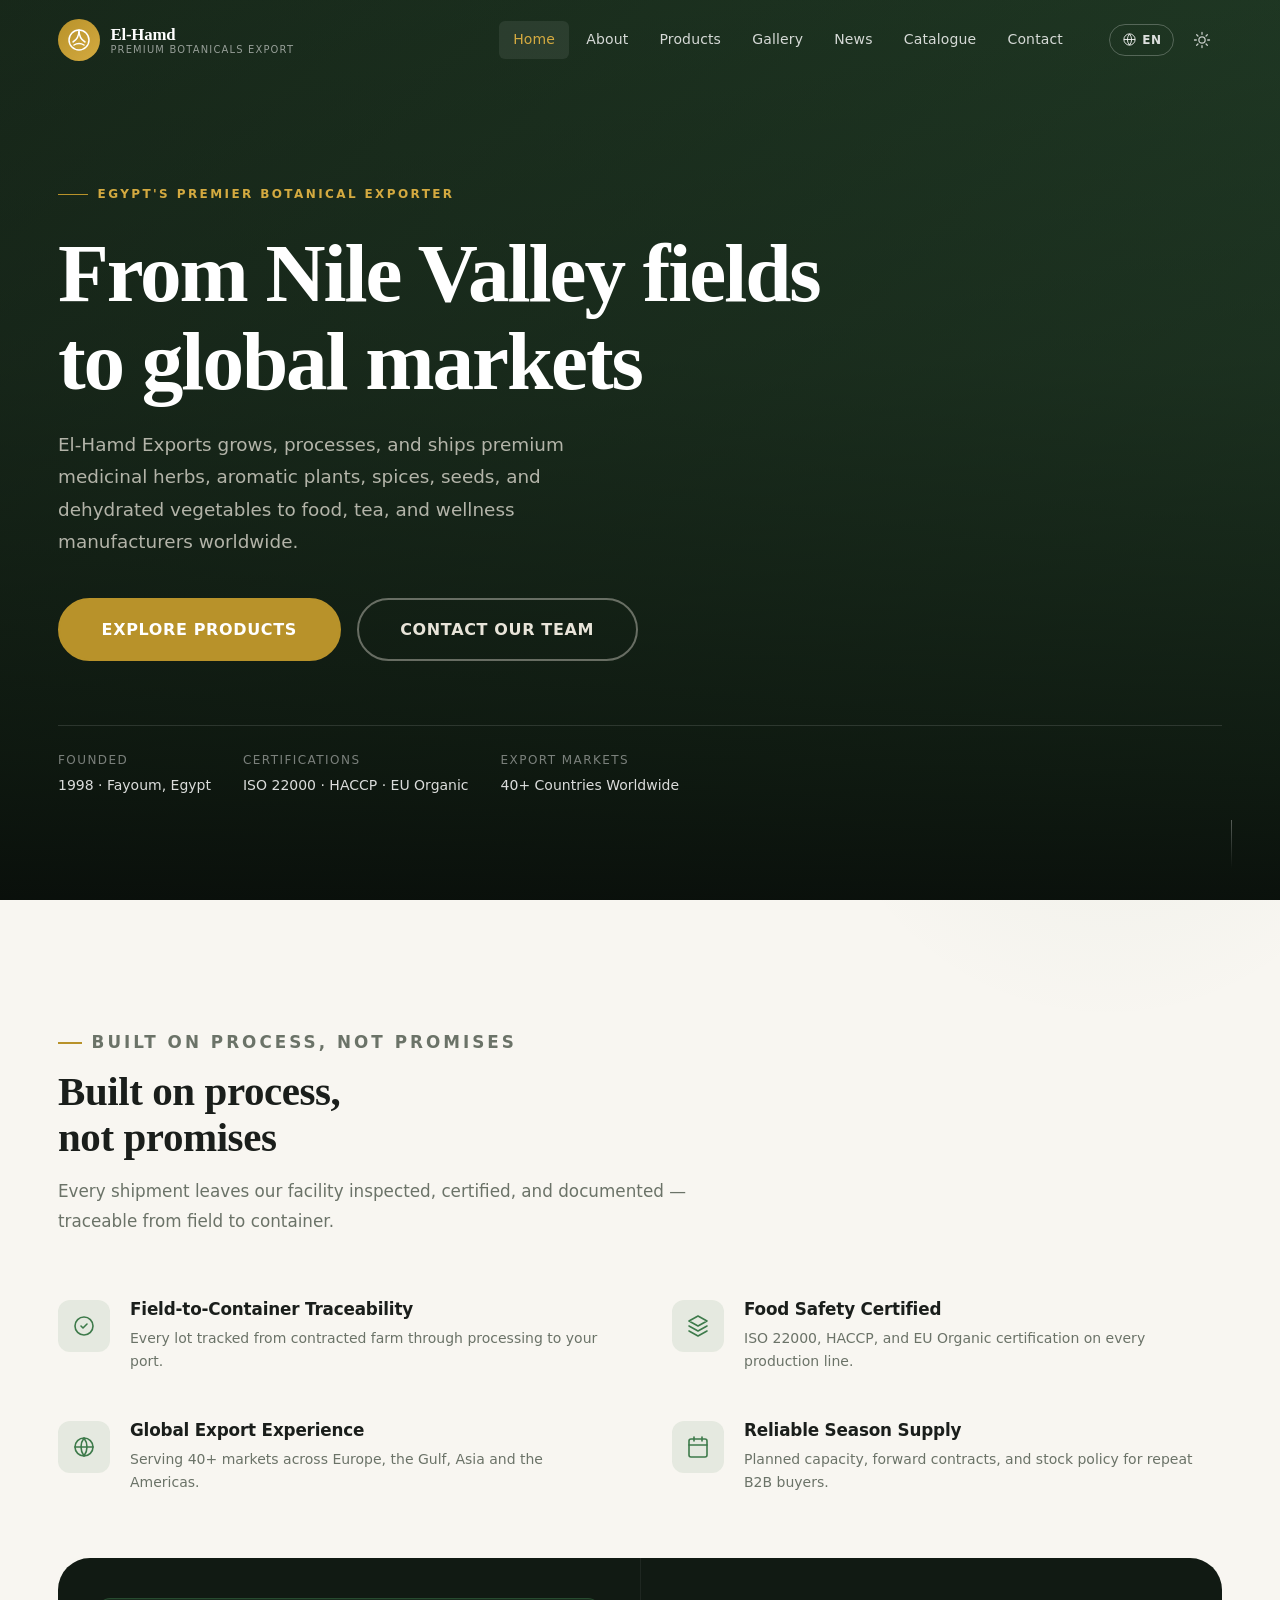
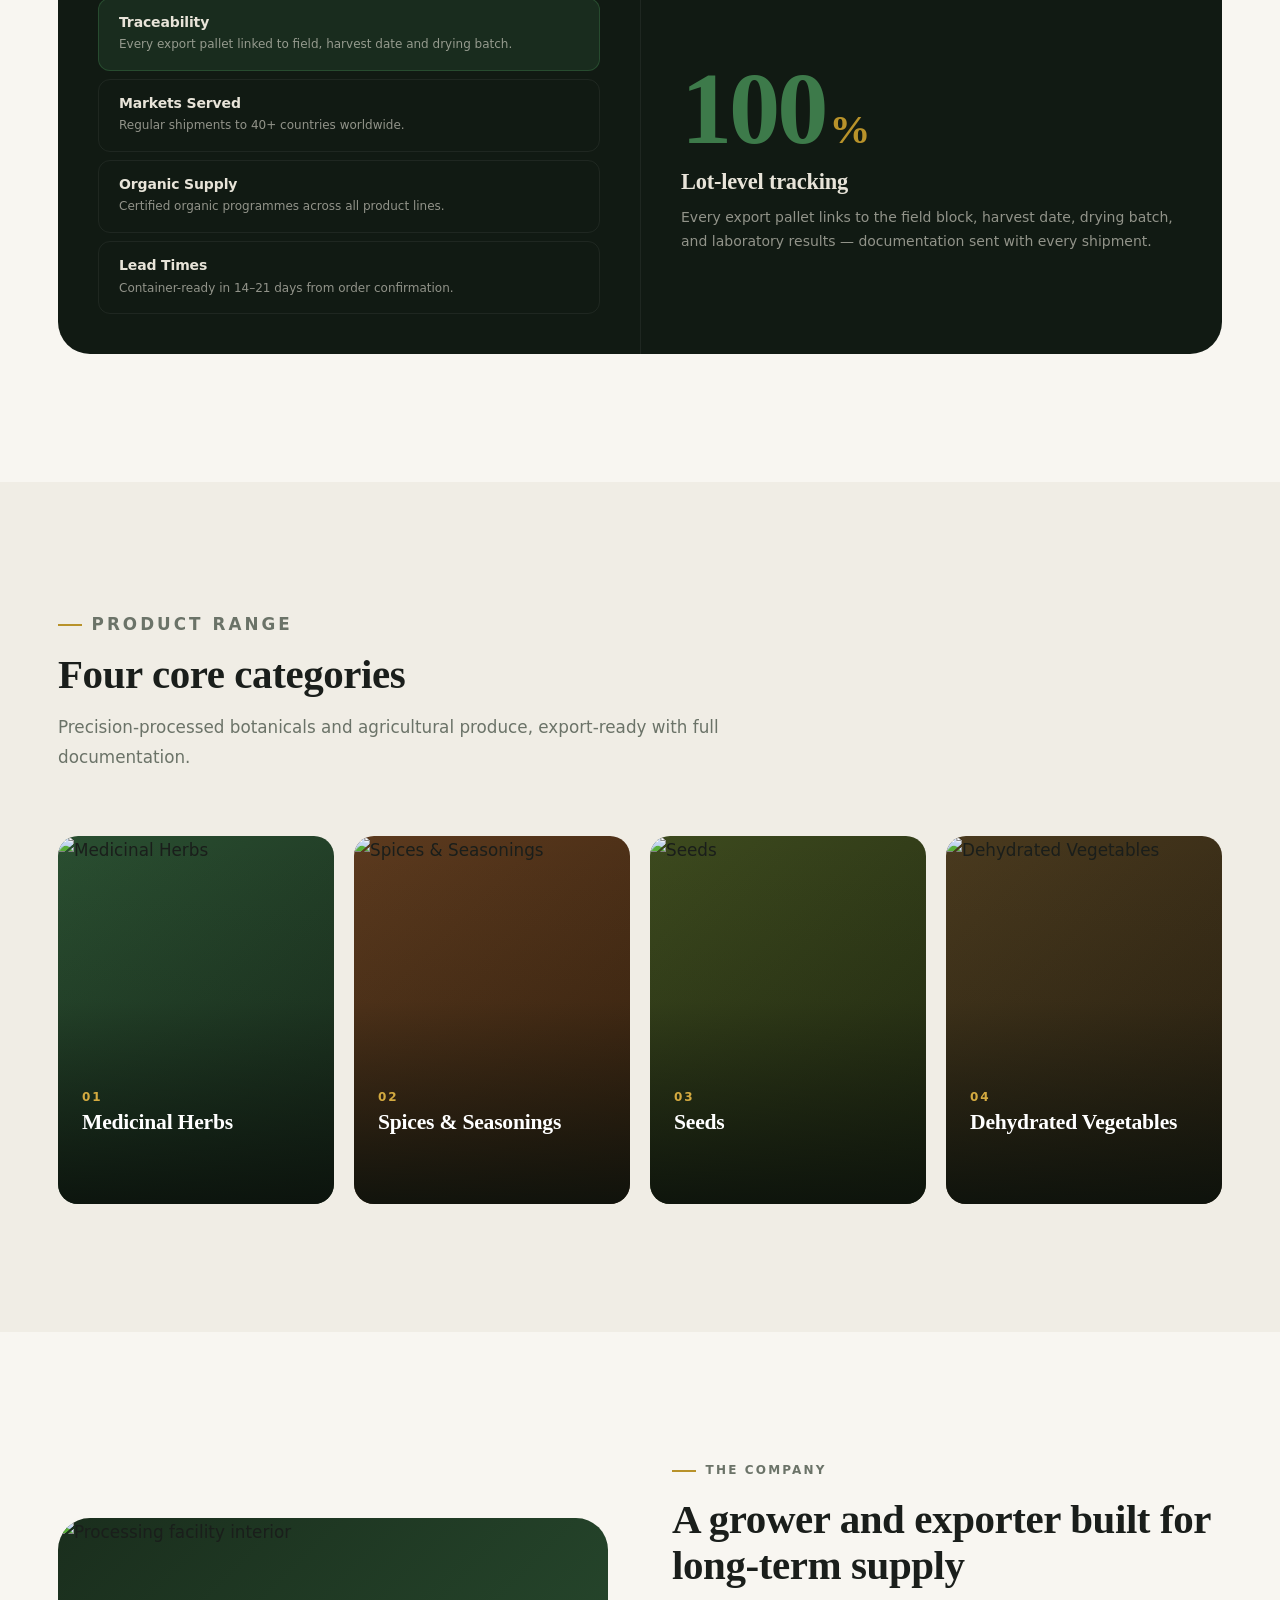
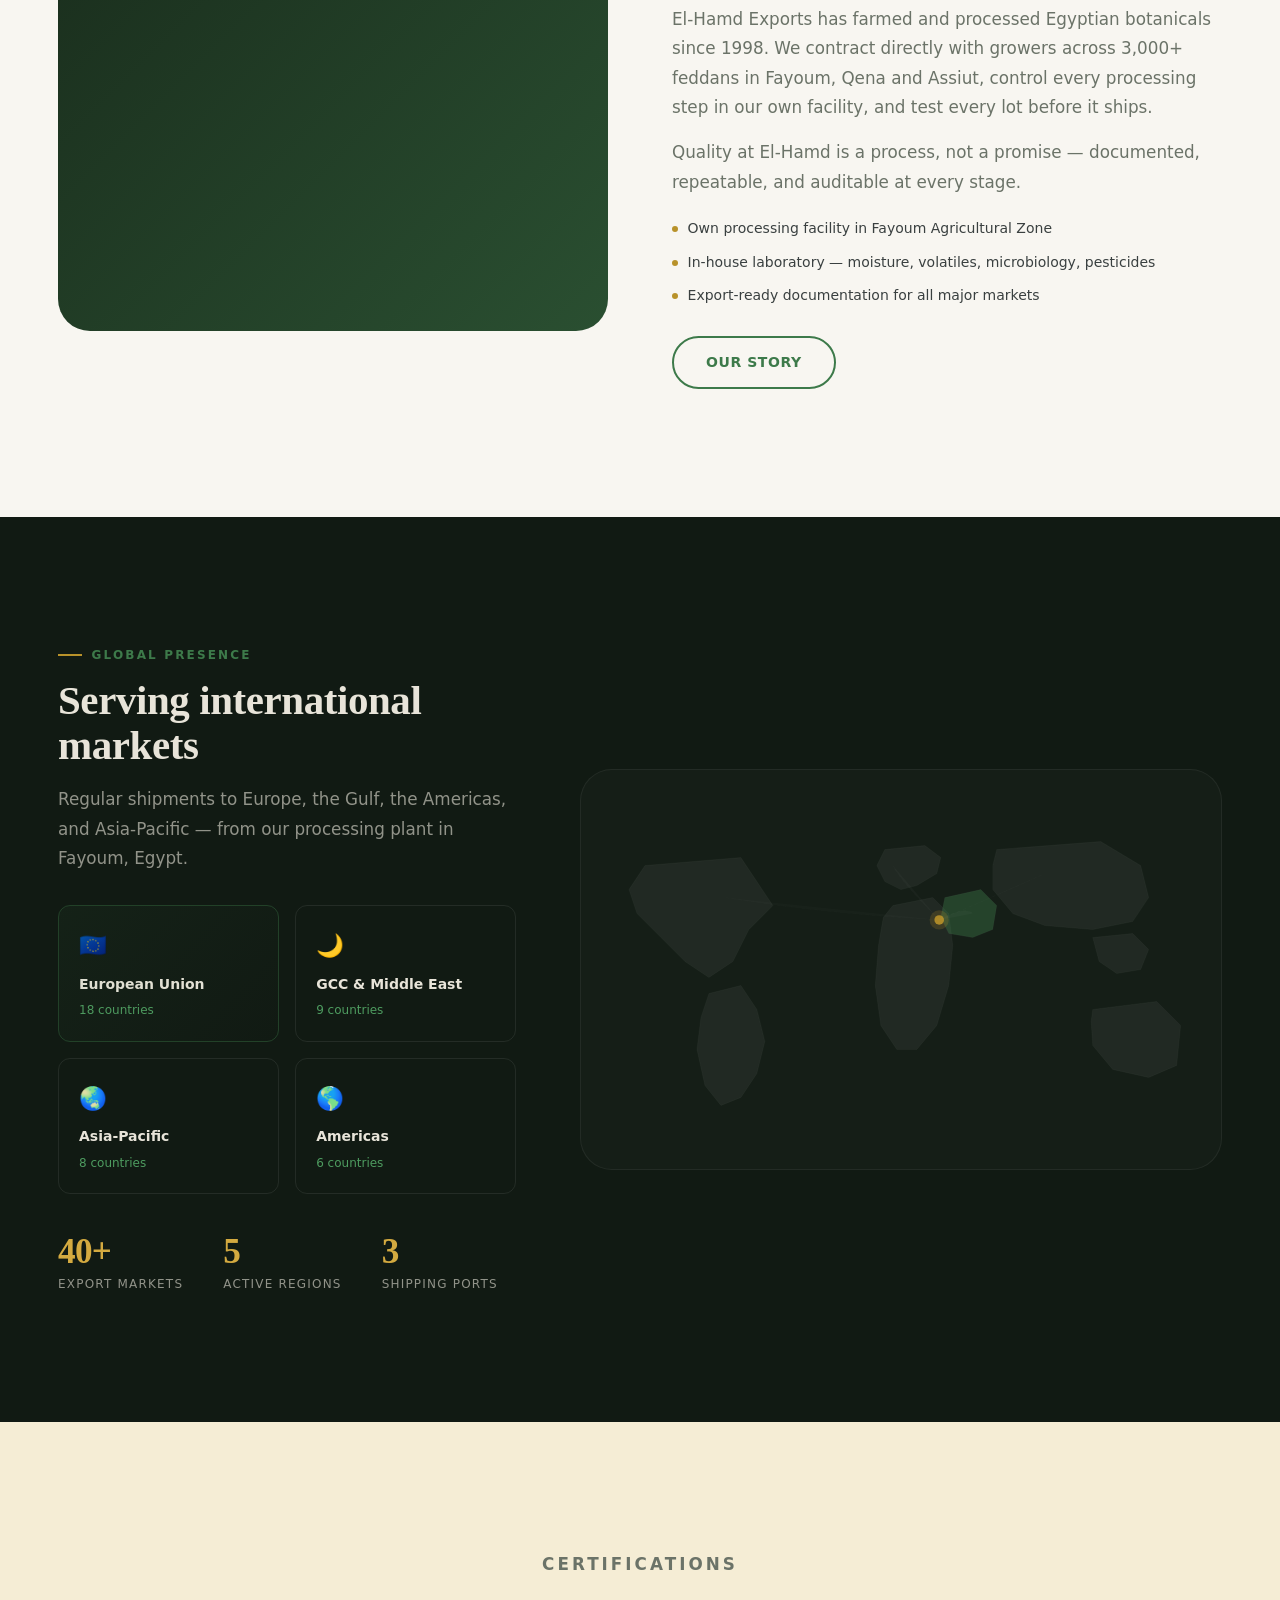
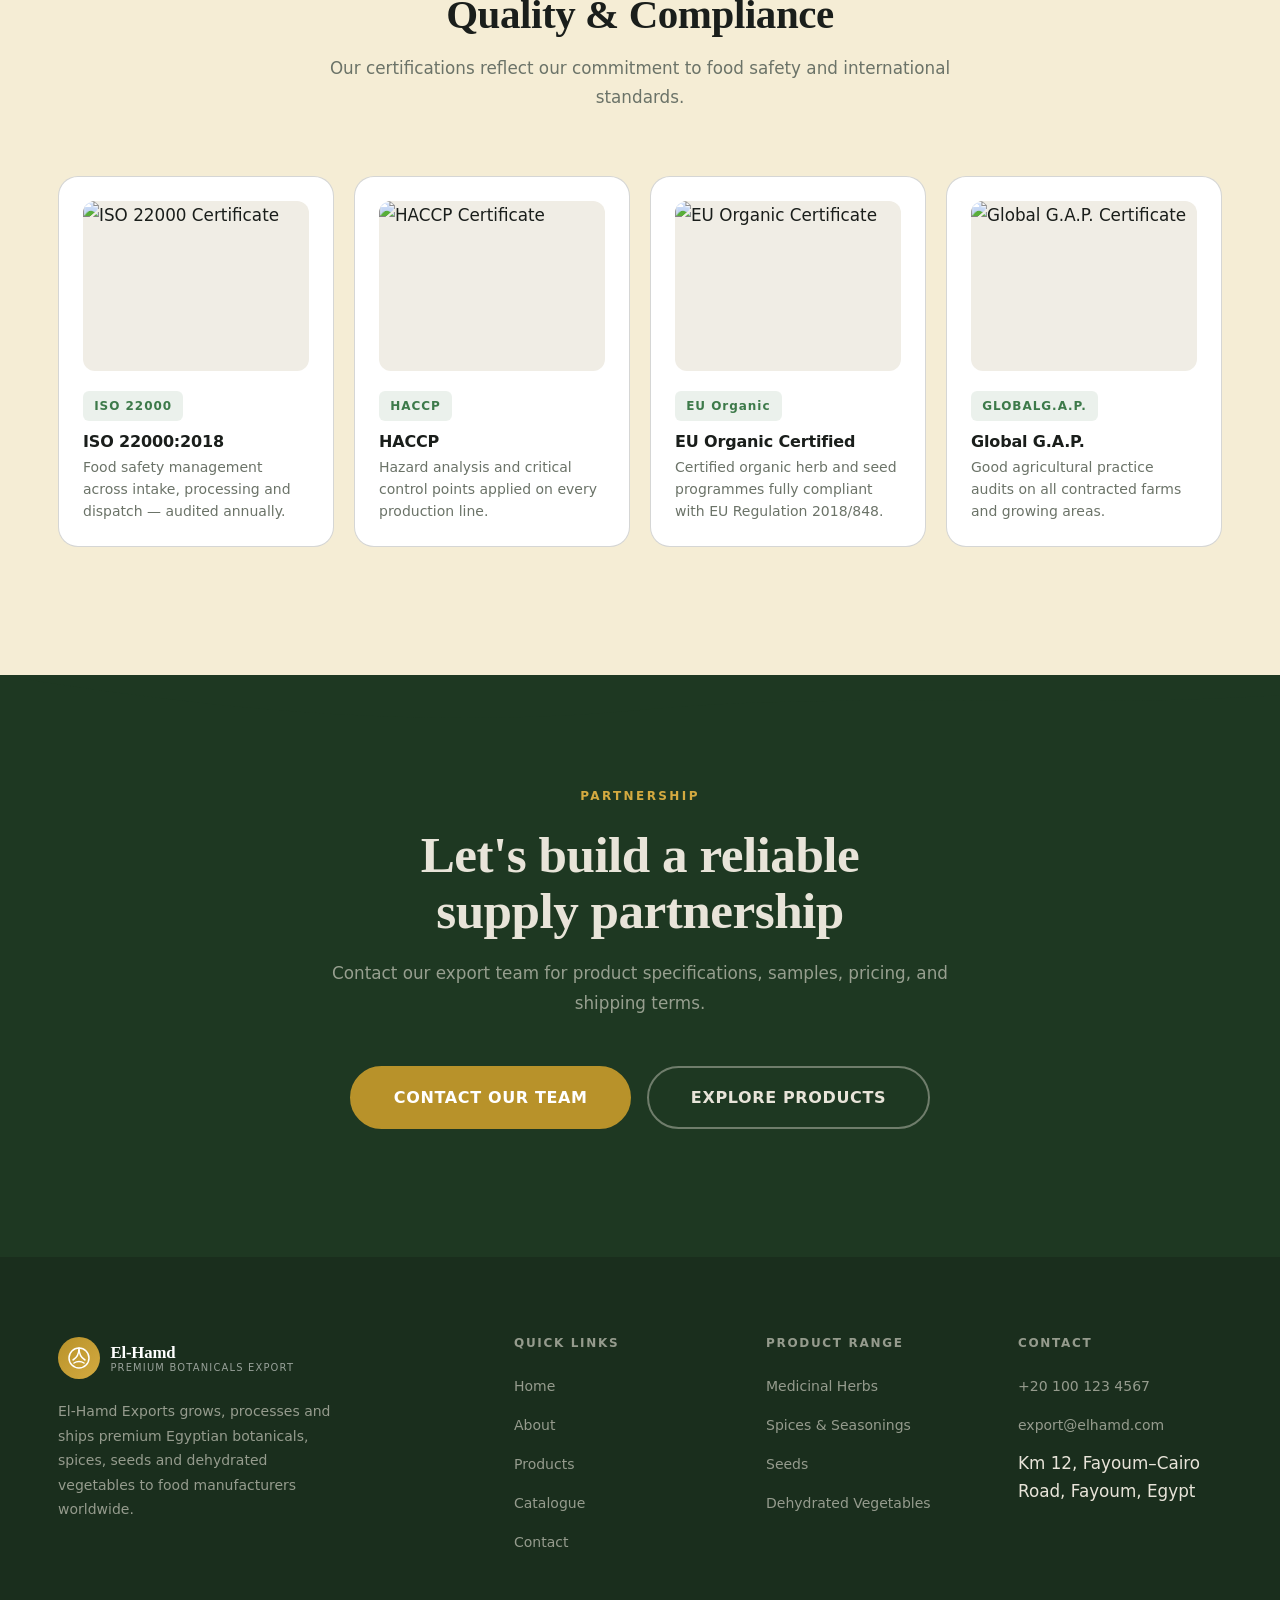
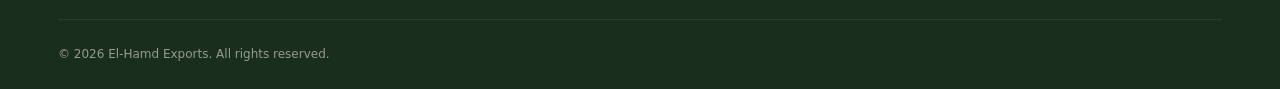
==== commit 4ef314ee: "updating the design" ====
--- a/pages/index.html
+++ b/pages/index.html
@@ -71,7 +71,7 @@
             Egypt's Premier Botanical Exporter
           </p>
           <h1 class="hero__title">
-            From Nile Valley <em>fields</em><br />to global markets
+            From Nile Valley fields <br />to global markets
           </h1>
           <p class="hero__text" data-i18n="hero.text">
             El-Hamd Exports grows, processes, and ships premium medicinal herbs,
@@ -780,6 +780,35 @@
           </div>
           <div class="cert-grid">
             <div class="cert-card" data-reveal data-reveal-index="0">
+              <div
+                class="cert-card__media"
+                data-lightbox="../assets/images/cert-iso.jpg"
+                data-caption="ISO 22000:2018 Certificate"
+              >
+                <img
+                  src="../assets/images/cert-iso.jpg"
+                  alt="ISO 22000 Certificate"
+                  loading="lazy"
+                  onerror="
+                    this.onerror = null;
+                    this.src = '../assets/images/factory-production.jpg';
+                  "
+                />
+                <div class="cert-card__zoom-hint">
+                  <svg
+                    width="20"
+                    height="20"
+                    viewBox="0 0 24 24"
+                    fill="none"
+                    stroke="currentColor"
+                    stroke-width="2"
+                  >
+                    <circle cx="11" cy="11" r="8" />
+                    <path d="M21 21l-4.35-4.35" />
+                    <path d="M11 8v6M8 11h6" />
+                  </svg>
+                </div>
+              </div>
               <span class="cert-card__mark">ISO 22000</span>
               <h3>ISO 22000:2018</h3>
               <p>
@@ -788,6 +817,35 @@
               </p>
             </div>
             <div class="cert-card" data-reveal data-reveal-index="1">
+              <div
+                class="cert-card__media"
+                data-lightbox="../assets/images/cert-haccp.jpg"
+                data-caption="HACCP Certificate"
+              >
+                <img
+                  src="../assets/images/cert-haccp.jpg"
+                  alt="HACCP Certificate"
+                  loading="lazy"
+                  onerror="
+                    this.onerror = null;
+                    this.src = '../assets/images/factory-production.jpg';
+                  "
+                />
+                <div class="cert-card__zoom-hint">
+                  <svg
+                    width="20"
+                    height="20"
+                    viewBox="0 0 24 24"
+                    fill="none"
+                    stroke="currentColor"
+                    stroke-width="2"
+                  >
+                    <circle cx="11" cy="11" r="8" />
+                    <path d="M21 21l-4.35-4.35" />
+                    <path d="M11 8v6M8 11h6" />
+                  </svg>
+                </div>
+              </div>
               <span class="cert-card__mark">HACCP</span>
               <h3>HACCP</h3>
               <p>
@@ -796,6 +854,35 @@
               </p>
             </div>
             <div class="cert-card" data-reveal data-reveal-index="2">
+              <div
+                class="cert-card__media"
+                data-lightbox="../assets/images/cert-organic.jpg"
+                data-caption="EU Organic Certificate"
+              >
+                <img
+                  src="../assets/images/cert-organic.jpg"
+                  alt="EU Organic Certificate"
+                  loading="lazy"
+                  onerror="
+                    this.onerror = null;
+                    this.src = '../assets/images/factory-production.jpg';
+                  "
+                />
+                <div class="cert-card__zoom-hint">
+                  <svg
+                    width="20"
+                    height="20"
+                    viewBox="0 0 24 24"
+                    fill="none"
+                    stroke="currentColor"
+                    stroke-width="2"
+                  >
+                    <circle cx="11" cy="11" r="8" />
+                    <path d="M21 21l-4.35-4.35" />
+                    <path d="M11 8v6M8 11h6" />
+                  </svg>
+                </div>
+              </div>
               <span class="cert-card__mark">EU Organic</span>
               <h3>EU Organic Certified</h3>
               <p>
@@ -804,6 +891,35 @@
               </p>
             </div>
             <div class="cert-card" data-reveal data-reveal-index="3">
+              <div
+                class="cert-card__media"
+                data-lightbox="../assets/images/cert-gap.jpg"
+                data-caption="Global G.A.P. Certificate"
+              >
+                <img
+                  src="../assets/images/cert-gap.jpg"
+                  alt="Global G.A.P. Certificate"
+                  loading="lazy"
+                  onerror="
+                    this.onerror = null;
+                    this.src = '../assets/images/factory-production.jpg';
+                  "
+                />
+                <div class="cert-card__zoom-hint">
+                  <svg
+                    width="20"
+                    height="20"
+                    viewBox="0 0 24 24"
+                    fill="none"
+                    stroke="currentColor"
+                    stroke-width="2"
+                  >
+                    <circle cx="11" cy="11" r="8" />
+                    <path d="M21 21l-4.35-4.35" />
+                    <path d="M11 8v6M8 11h6" />
+                  </svg>
+                </div>
+              </div>
               <span class="cert-card__mark">GLOBALG.A.P.</span>
               <h3>Global G.A.P.</h3>
               <p>
@@ -815,14 +931,55 @@
         </div>
       </section>
 
+      <!-- ═══════════════════ LIGHTBOX MODAL ═══════════════════ -->
+      <div
+        class="cert-lightbox"
+        id="cert-lightbox"
+        aria-hidden="true"
+        role="dialog"
+        aria-modal="true"
+      >
+        <div class="cert-lightbox__overlay" data-lightbox-close></div>
+        <div class="cert-lightbox__container">
+          <button
+            type="button"
+            class="cert-lightbox__close"
+            data-lightbox-close
+            aria-label="Close modal"
+          >
+            &times;
+          </button>
+          <img
+            src=""
+            alt=""
+            class="cert-lightbox__img"
+            id="cert-lightbox-img"
+          />
+          <p class="cert-lightbox__caption" id="cert-lightbox-caption"></p>
+        </div>
+      </div>
+
       <!-- ═══════════════════ PREMIUM CTA ═══════════════════ -->
       <section class="cta-section">
+        <div class="cta-wave" aria-hidden="true">
+          <svg
+            viewBox="0 0 1440 120"
+            fill="none"
+            xmlns="http://www.w3.org/2000/svg"
+            preserveAspectRatio="none"
+          >
+            <path
+              d="M0 0C240 70 480 110 720 70C960 30 1200 70 1440 40V120H0V0Z"
+              fill="var(--cta-bg)"
+            />
+          </svg>
+        </div>
         <div class="container">
-          <div class="cta-inner" data-reveal>
+          <div class="cta-inner is-centered" data-reveal>
             <div class="cta-content">
               <p class="cta-overline" data-i18n="finalCta.title">Partnership</p>
               <h2 class="cta-title">
-                Let's build a <em>reliable</em><br />supply partnership
+                Let's build a reliable<br />supply partnership
               </h2>
               <p class="cta-text" data-i18n="finalCta.text">
                 Contact our export team for product specifications, samples,
@@ -836,29 +993,11 @@
                   >Contact Our Team</a
                 >
                 <a
-                  class="btn btn--outline-light"
+                  class="btn btn--outline-light btn--lg"
                   href="products.html"
                   data-i18n="cta.explore"
                   >Explore Products</a
                 >
-              </div>
-            </div>
-            <div class="cta-aside">
-              <div class="cta-cert">
-                <span class="cta-cert__mark">ISO 22000</span>
-                <span class="cta-cert__label">Food Safety Certified</span>
-              </div>
-              <div class="cta-cert">
-                <span class="cta-cert__mark">HACCP</span>
-                <span class="cta-cert__label">Production Controlled</span>
-              </div>
-              <div class="cta-cert">
-                <span class="cta-cert__mark">EU Organic</span>
-                <span class="cta-cert__label">Organic Programmes</span>
-              </div>
-              <div class="cta-cert">
-                <span class="cta-cert__mark">40+</span>
-                <span class="cta-cert__label">Export Markets Served</span>
               </div>
             </div>
           </div>
--- a/css/style.css
+++ b/css/style.css
@@ -1,5 +1,5 @@
 /* =========================================================================
-   EL-HAMD EXPORTS â€” DESIGN SYSTEM
+   EL-HAMD EXPORTS — DESIGN SYSTEM
    Premium Medicinal Plants & Agricultural Export Company
    ========================================================================= */
 
@@ -51,13 +51,13 @@
    TOKENS
    ========================================================================= */
 :root {
-  /* Brand Palette â€” deep forest greens, warm gold */
-  --forest: #1a2e1d; /* deepest green â€” dark sections, hero overlay */
+  /* Brand Palette — deep forest greens, warm gold */
+  --forest: #1a2e1d; /* deepest green — dark sections, hero overlay */
   --pine: #2a4f31; /* dark mid-green */
   --sage: #3d7a4a; /* primary action green */
   --sage-light: #4e9c60; /* hover state */
   --sage-soft: rgba(61, 122, 74, 0.1);
-  --gold: #b8922a; /* accent â€” Arabic warmth, wheat/harvest */
+  --gold: #b8922a; /* accent — Arabic warmth, wheat/harvest */
   --gold-light: #d4aa40;
   --gold-pale: #f5edd5; /* very warm background tint */
 
@@ -70,6 +70,9 @@
   --dark-mid: #1f2e21;
   --on-dark: #e8e4d9;
   --on-dark-muted: rgba(232, 228, 217, 0.6);
+
+  /* Distinct CTA Section Color (different from footer) */
+  --cta-bg: #1e3822;
 
   /* Text */
   --ink: #1a1e1b;
@@ -132,6 +135,7 @@
   --border: rgba(230, 226, 215, 0.1);
   --border-md: rgba(230, 226, 215, 0.2);
   --gold-pale: #1e1a10;
+  --cta-bg: #142817;
 }
 
 /* =========================================================================
@@ -573,12 +577,27 @@
   color: rgba(255, 255, 255, 0.75);
   transition:
     background var(--t-fast) var(--ease),
-    color var(--t-fast) var(--ease);
+    color var(--t-fast) var(--ease),
+    transform var(--t-fast) var(--ease);
   flex-shrink: 0;
 }
 .icon-btn:hover {
   background: rgba(255, 255, 255, 0.1);
   color: #fff;
+}
+
+/* Single Sun Icon Styling & Transition */
+[data-theme-toggle] [data-icon-sun] {
+  transition: transform var(--t-base) var(--ease);
+}
+
+[data-theme-toggle]:hover [data-icon-sun] {
+  transform: rotate(45deg);
+}
+
+html[data-theme="dark"] [data-theme-toggle] [data-icon-sun] {
+  color: var(--gold-light);
+  transform: rotate(180deg);
 }
 
 /* Language Picker */
@@ -1533,37 +1552,50 @@
 .cta-section {
   position: relative;
   overflow: hidden;
-  background: var(--dark-bg);
-}
-.cta-section::before {
-  content: "";
-  position: absolute;
-  inset: 0;
-  background:
-    radial-gradient(
-      ellipse at 20% 50%,
-      rgba(61, 122, 74, 0.15) 0%,
-      transparent 60%
-    ),
-    radial-gradient(
-      ellipse at 80% 20%,
-      rgba(184, 146, 42, 0.08) 0%,
-      transparent 50%
-    );
-  pointer-events: none;
-}
-.cta-inner {
-  position: relative;
-  z-index: 1;
-  display: grid;
-  grid-template-columns: 1fr auto;
-  gap: 4rem;
-  align-items: center;
-  padding-block: clamp(5rem, 10vw, 8rem);
-}
-.cta-content {
-  max-width: 620px;
-}
+  background: var(--cta-bg);
+  padding-bottom: clamp(5rem, 10vw, 8rem);
+  color: var(--on-dark);
+}
+
+.cta-wave {
+  width: 100%;
+  line-height: 0;
+  margin-bottom: clamp(2rem, 4vw, 4rem);
+}
+.cta-wave svg {
+  width: 100%;
+  height: 60px;
+}
+
+.cta-inner.is-centered {
+  display: flex;
+  justify-content: center;
+  text-align: center;
+  max-width: 800px;
+  margin-inline: auto;
+  padding-block: 0;
+}
+
+.cta-inner.is-centered .cta-content {
+  max-width: 100%;
+  display: flex;
+  flex-direction: column;
+  align-items: center;
+}
+
+.cta-inner.is-centered .cta-overline {
+  justify-content: center;
+}
+
+.cta-inner.is-centered .cta-overline::before {
+  display: none;
+}
+
+.cta-inner.is-centered .cta-actions {
+  justify-content: center;
+  margin-top: 2.5rem;
+}
+
 .cta-overline {
   font-size: var(--fs-xs);
   font-weight: 600;
@@ -1574,12 +1606,6 @@
   display: flex;
   align-items: center;
   gap: 0.75rem;
-}
-.cta-overline::before {
-  content: "";
-  width: 32px;
-  height: 1px;
-  background: var(--gold);
 }
 .cta-title {
   font-size: clamp(2rem, 4vw, 3.2rem);
@@ -1598,41 +1624,12 @@
   color: var(--on-dark-muted);
   line-height: 1.75;
   margin-bottom: 0.5rem;
+  max-width: 640px;
 }
 .cta-actions {
   display: flex;
   flex-wrap: wrap;
   gap: 1rem;
-  margin-top: 2.5rem;
-}
-.cta-aside {
-  display: flex;
-  flex-direction: column;
-  gap: 1.25rem;
-  flex-shrink: 0;
-}
-.cta-cert {
-  padding: 1rem 1.25rem;
-  border-radius: var(--radius-md);
-  border: 1px solid rgba(255, 255, 255, 0.08);
-  background: rgba(255, 255, 255, 0.03);
-  display: flex;
-  align-items: center;
-  gap: 0.75rem;
-}
-.cta-cert__mark {
-  font-size: var(--fs-xs);
-  font-weight: 700;
-  letter-spacing: 0.05em;
-  color: var(--gold-light);
-  background: rgba(184, 146, 42, 0.12);
-  padding: 0.3rem 0.6rem;
-  border-radius: var(--radius);
-  white-space: nowrap;
-}
-.cta-cert__label {
-  font-size: var(--fs-sm);
-  color: var(--on-dark-muted);
 }
 
 /* =========================================================================
@@ -1644,7 +1641,7 @@
   gap: 1.25rem;
 }
 .cert-card {
-  padding: 2rem 1.5rem;
+  padding: 1.5rem;
   border-radius: var(--radius-lg);
   border: 1px solid var(--border-md);
   background: var(--surface);
@@ -1652,12 +1649,49 @@
     border-color var(--t-base) var(--ease),
     box-shadow var(--t-base) var(--ease),
     transform var(--t-base) var(--ease);
+  display: flex;
+  flex-direction: column;
 }
 .cert-card:hover {
   border-color: var(--sage);
   box-shadow: var(--shadow-sm);
   transform: translateY(-3px);
 }
+
+.cert-card__media {
+  position: relative;
+  width: 100%;
+  aspect-ratio: 4/3;
+  border-radius: var(--radius-md);
+  overflow: hidden;
+  margin-bottom: 1.25rem;
+  background: var(--bg-alt);
+  cursor: pointer;
+}
+.cert-card__media img {
+  width: 100%;
+  height: 100%;
+  object-fit: cover;
+  transition: transform var(--t-slow) var(--ease);
+}
+.cert-card__media:hover img {
+  transform: scale(1.08);
+}
+.cert-card__zoom-hint {
+  position: absolute;
+  inset: 0;
+  background: rgba(26, 46, 29, 0.4);
+  display: flex;
+  align-items: center;
+  justify-content: center;
+  color: #fff;
+  opacity: 0;
+  transition: opacity var(--t-fast) var(--ease);
+}
+.cert-card__media:hover .cert-card__zoom-hint {
+  opacity: 1;
+}
+
 .cert-card__mark {
   font-size: var(--fs-xs);
   font-weight: 700;
@@ -1665,9 +1699,10 @@
   color: var(--sage);
   background: var(--sage-soft);
   display: inline-block;
+  align-self: flex-start;
   padding: 0.3rem 0.7rem;
   border-radius: var(--radius);
-  margin-bottom: 1rem;
+  margin-bottom: 0.75rem;
 }
 .cert-card h3 {
   font-size: 1rem;
@@ -1679,6 +1714,66 @@
   font-size: var(--fs-sm);
   color: var(--muted);
   line-height: 1.55;
+}
+
+/* Lightbox Modal */
+.cert-lightbox {
+  position: fixed;
+  inset: 0;
+  z-index: 1000;
+  display: flex;
+  align-items: center;
+  justify-content: center;
+  padding: 2rem;
+  opacity: 0;
+  pointer-events: none;
+  transition: opacity var(--t-base) var(--ease);
+}
+.cert-lightbox[aria-hidden="false"] {
+  opacity: 1;
+  pointer-events: auto;
+}
+.cert-lightbox__overlay {
+  position: absolute;
+  inset: 0;
+  background: rgba(10, 16, 11, 0.85);
+  backdrop-filter: blur(8px);
+}
+.cert-lightbox__container {
+  position: relative;
+  z-index: 2;
+  max-width: 900px;
+  max-height: 90vh;
+  display: flex;
+  flex-direction: column;
+  align-items: center;
+}
+.cert-lightbox__img {
+  max-width: 100%;
+  max-height: 80vh;
+  object-fit: contain;
+  border-radius: var(--radius-md);
+  box-shadow: var(--shadow-lg);
+}
+.cert-lightbox__caption {
+  margin-top: 1rem;
+  color: var(--on-dark);
+  font-size: 1rem;
+  font-weight: 500;
+  text-align: center;
+}
+.cert-lightbox__close {
+  position: absolute;
+  top: -2.5rem;
+  right: -0.5rem;
+  font-size: 2.5rem;
+  color: #fff;
+  cursor: pointer;
+  line-height: 1;
+  transition: color var(--t-fast);
+}
+.cert-lightbox__close:hover {
+  color: var(--gold-light);
 }
 
 /* =========================================================================
@@ -2469,10 +2564,6 @@
     grid-template-columns: 1fr;
     gap: 3rem;
   }
-  .cta-inner {
-    grid-template-columns: 1fr;
-    gap: 2.5rem;
-  }
   .cert-grid {
     grid-template-columns: repeat(2, 1fr);
   }
@@ -2558,9 +2649,6 @@
   }
   .cert-grid {
     grid-template-columns: 1fr;
-  }
-  .cta-aside {
-    display: none;
   }
   .markets-regions {
     grid-template-columns: 1fr;
